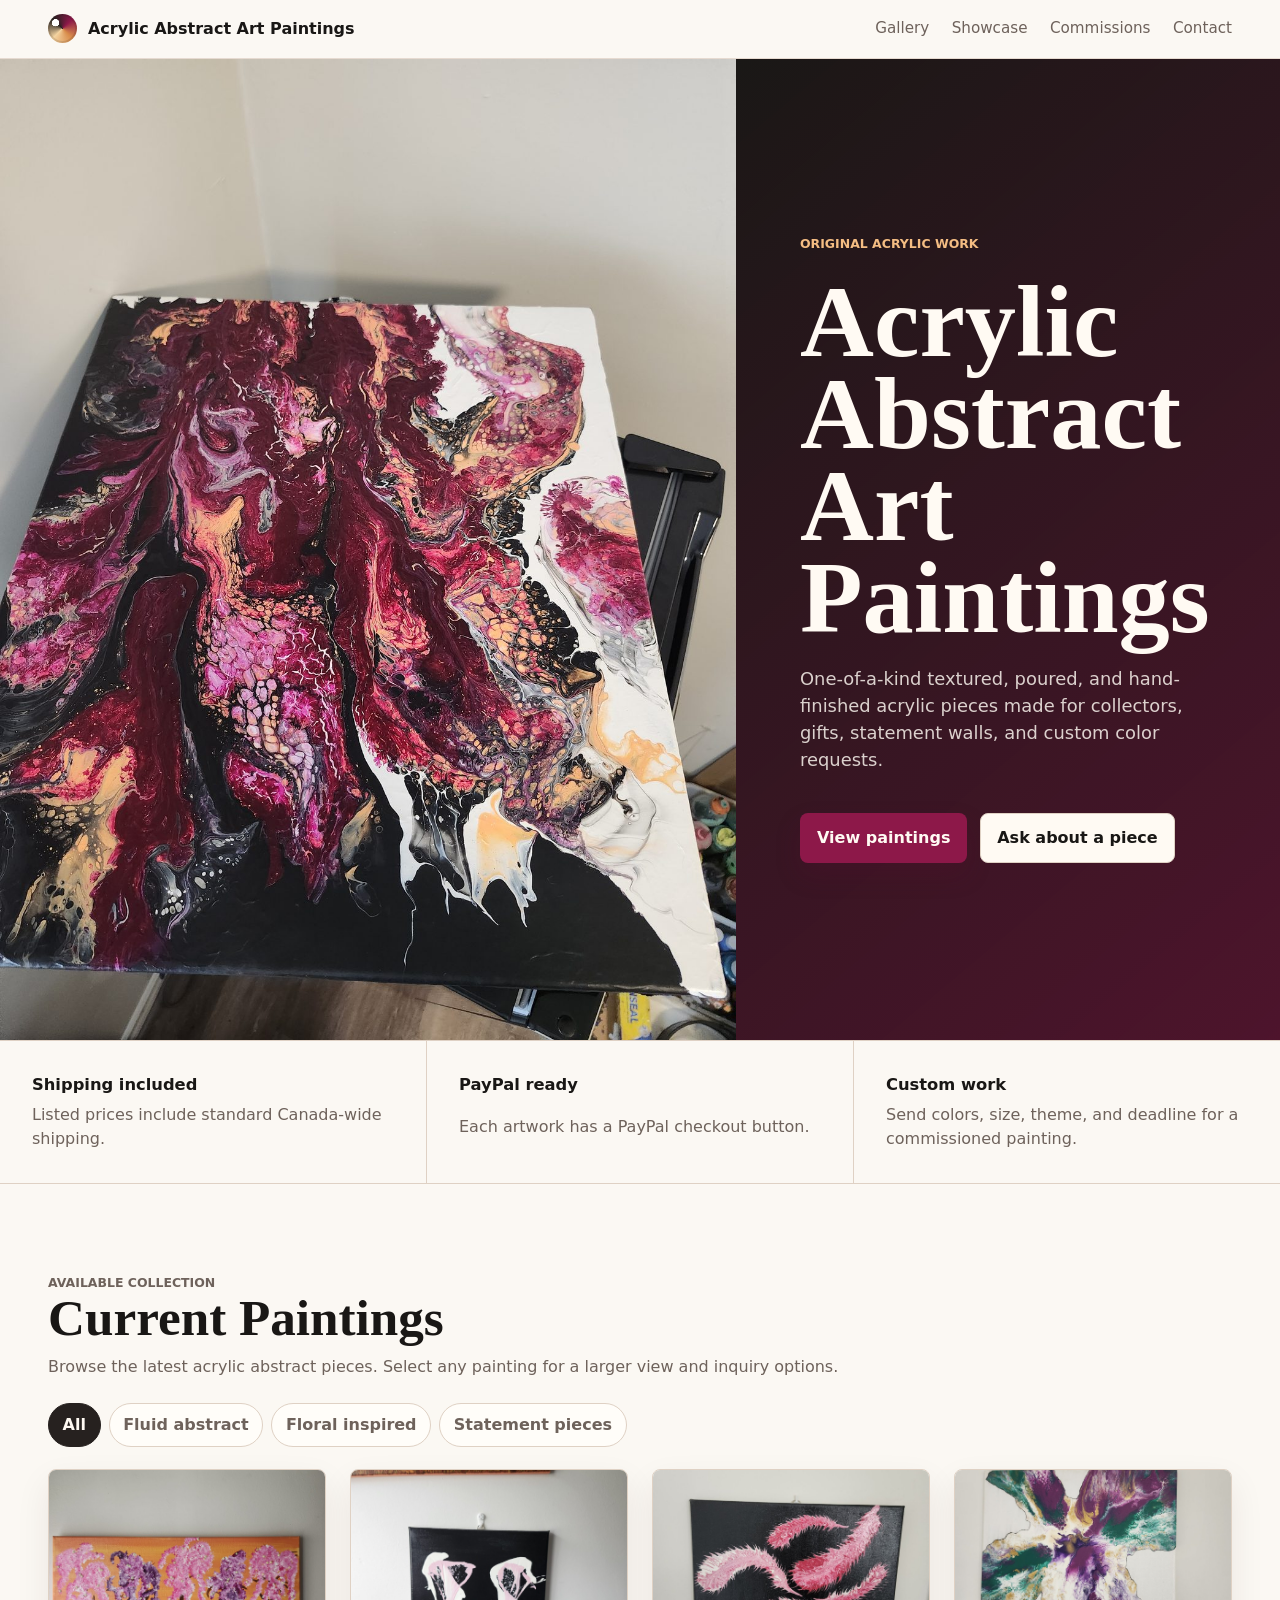
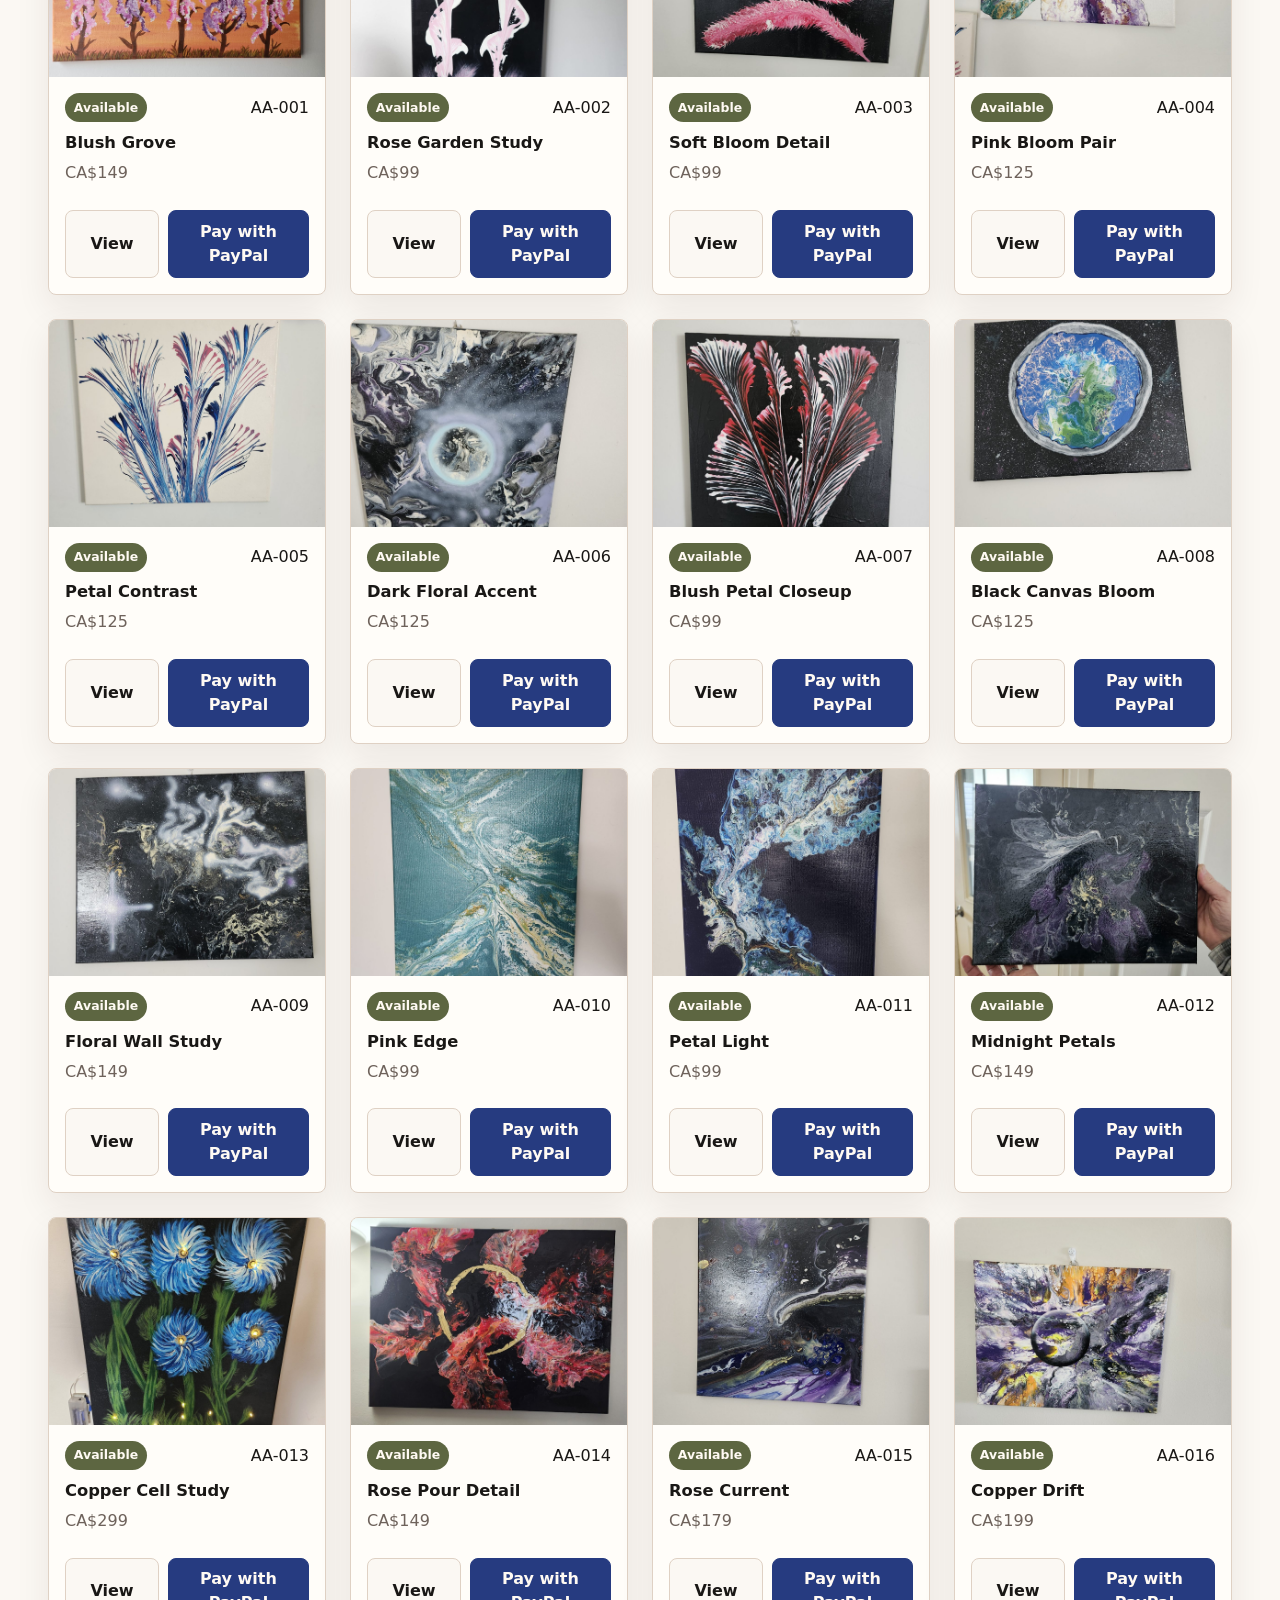
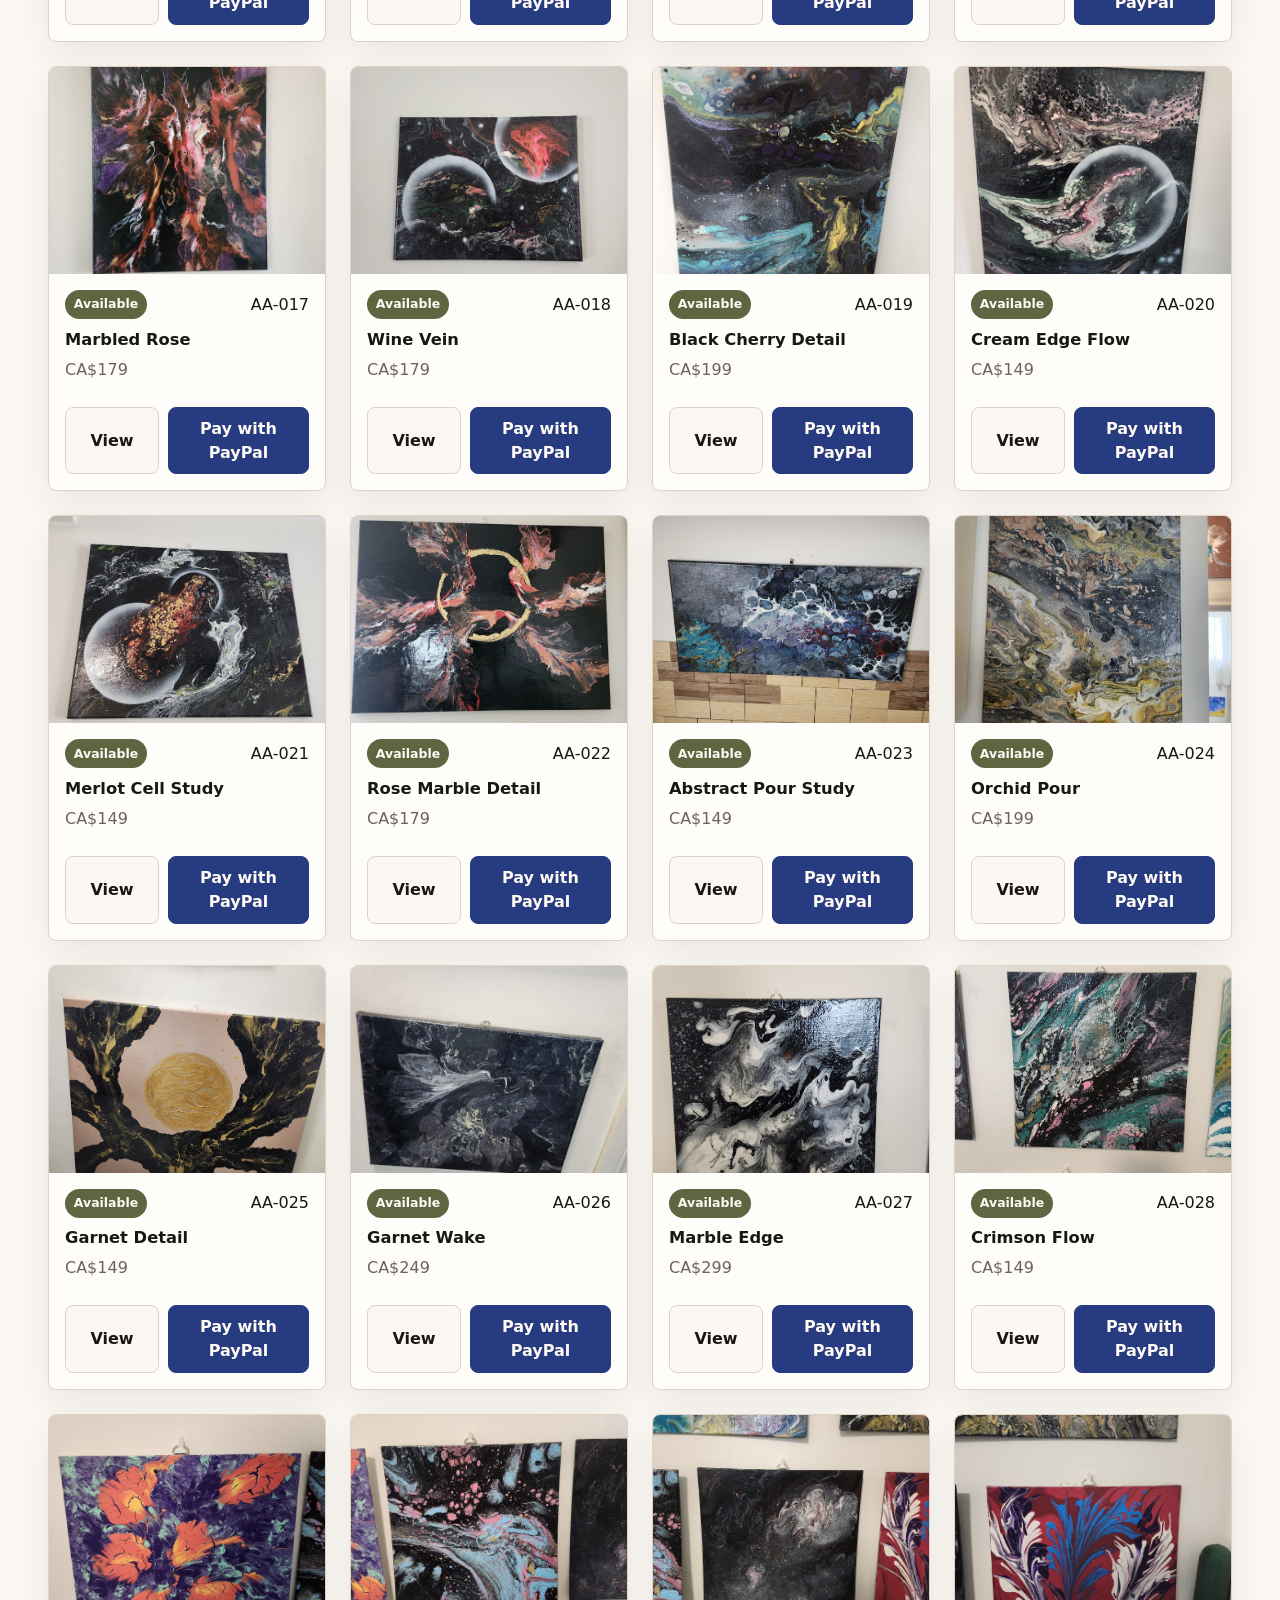
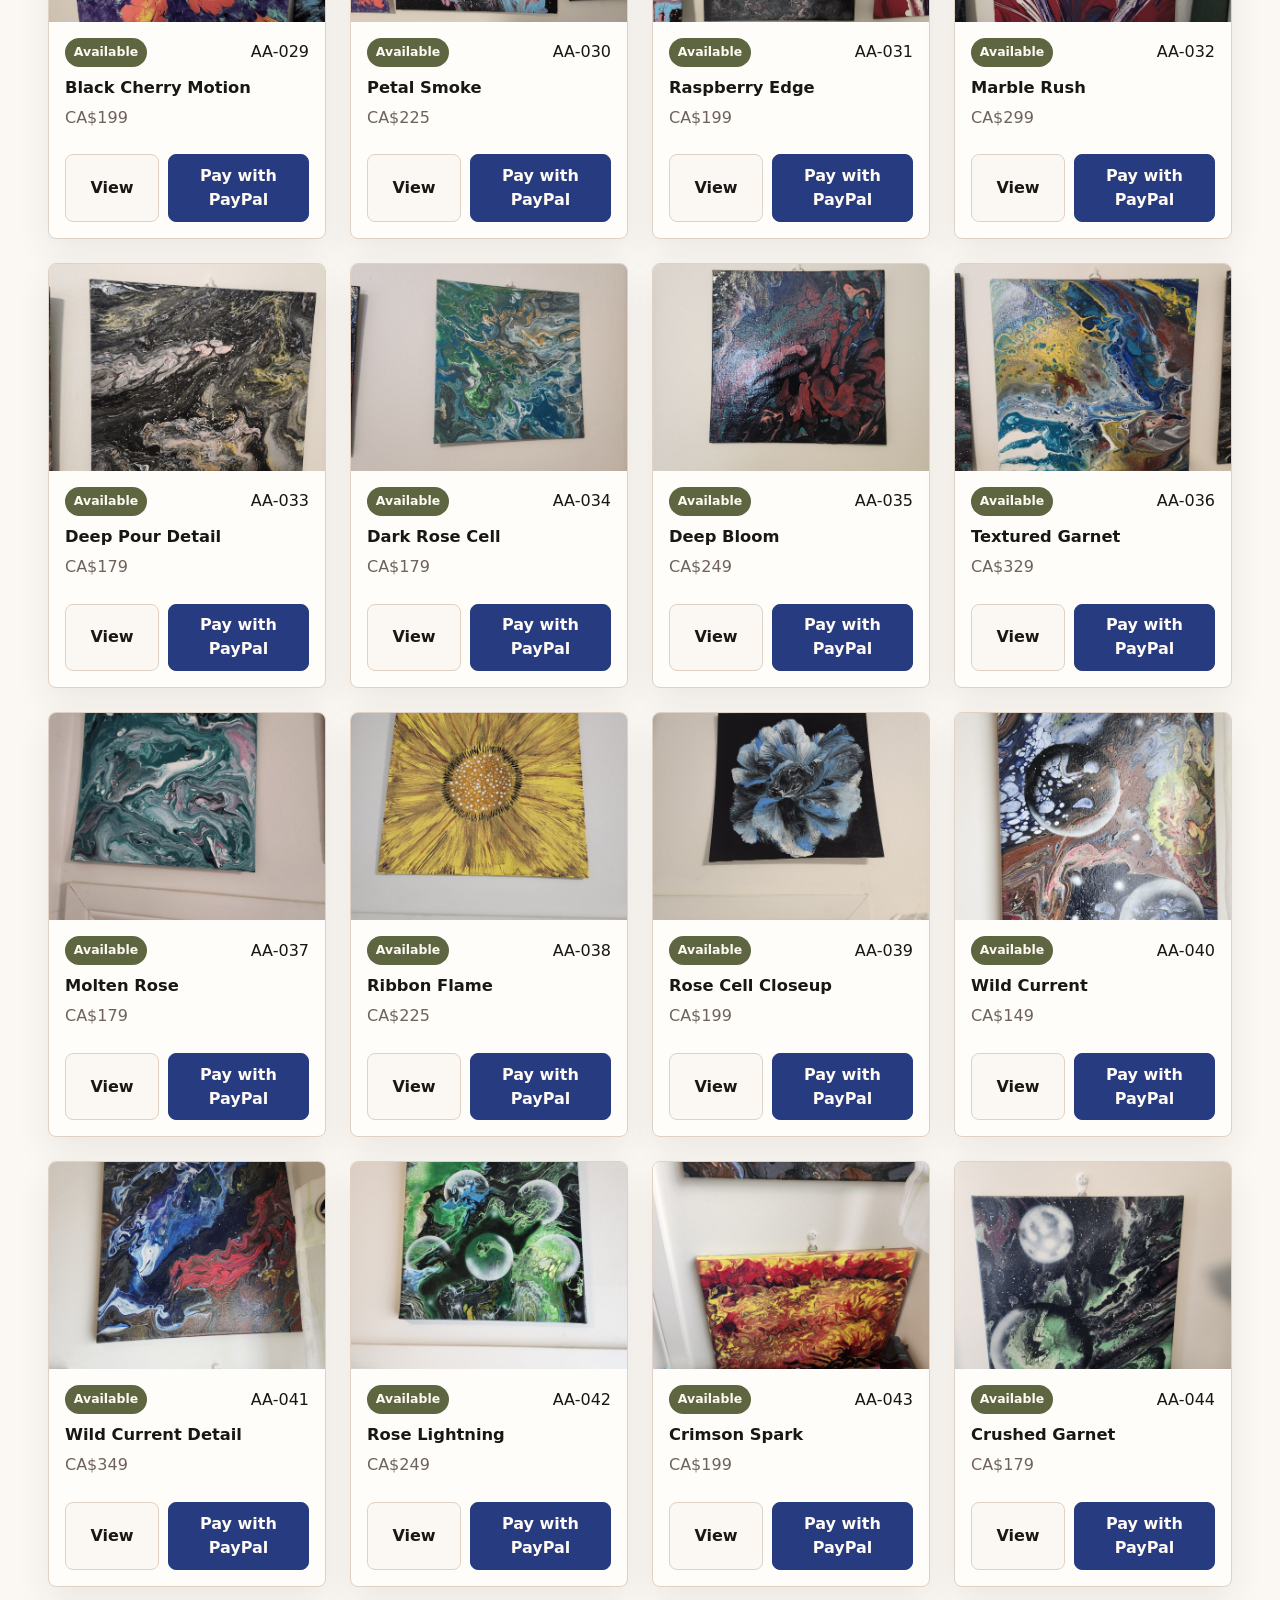
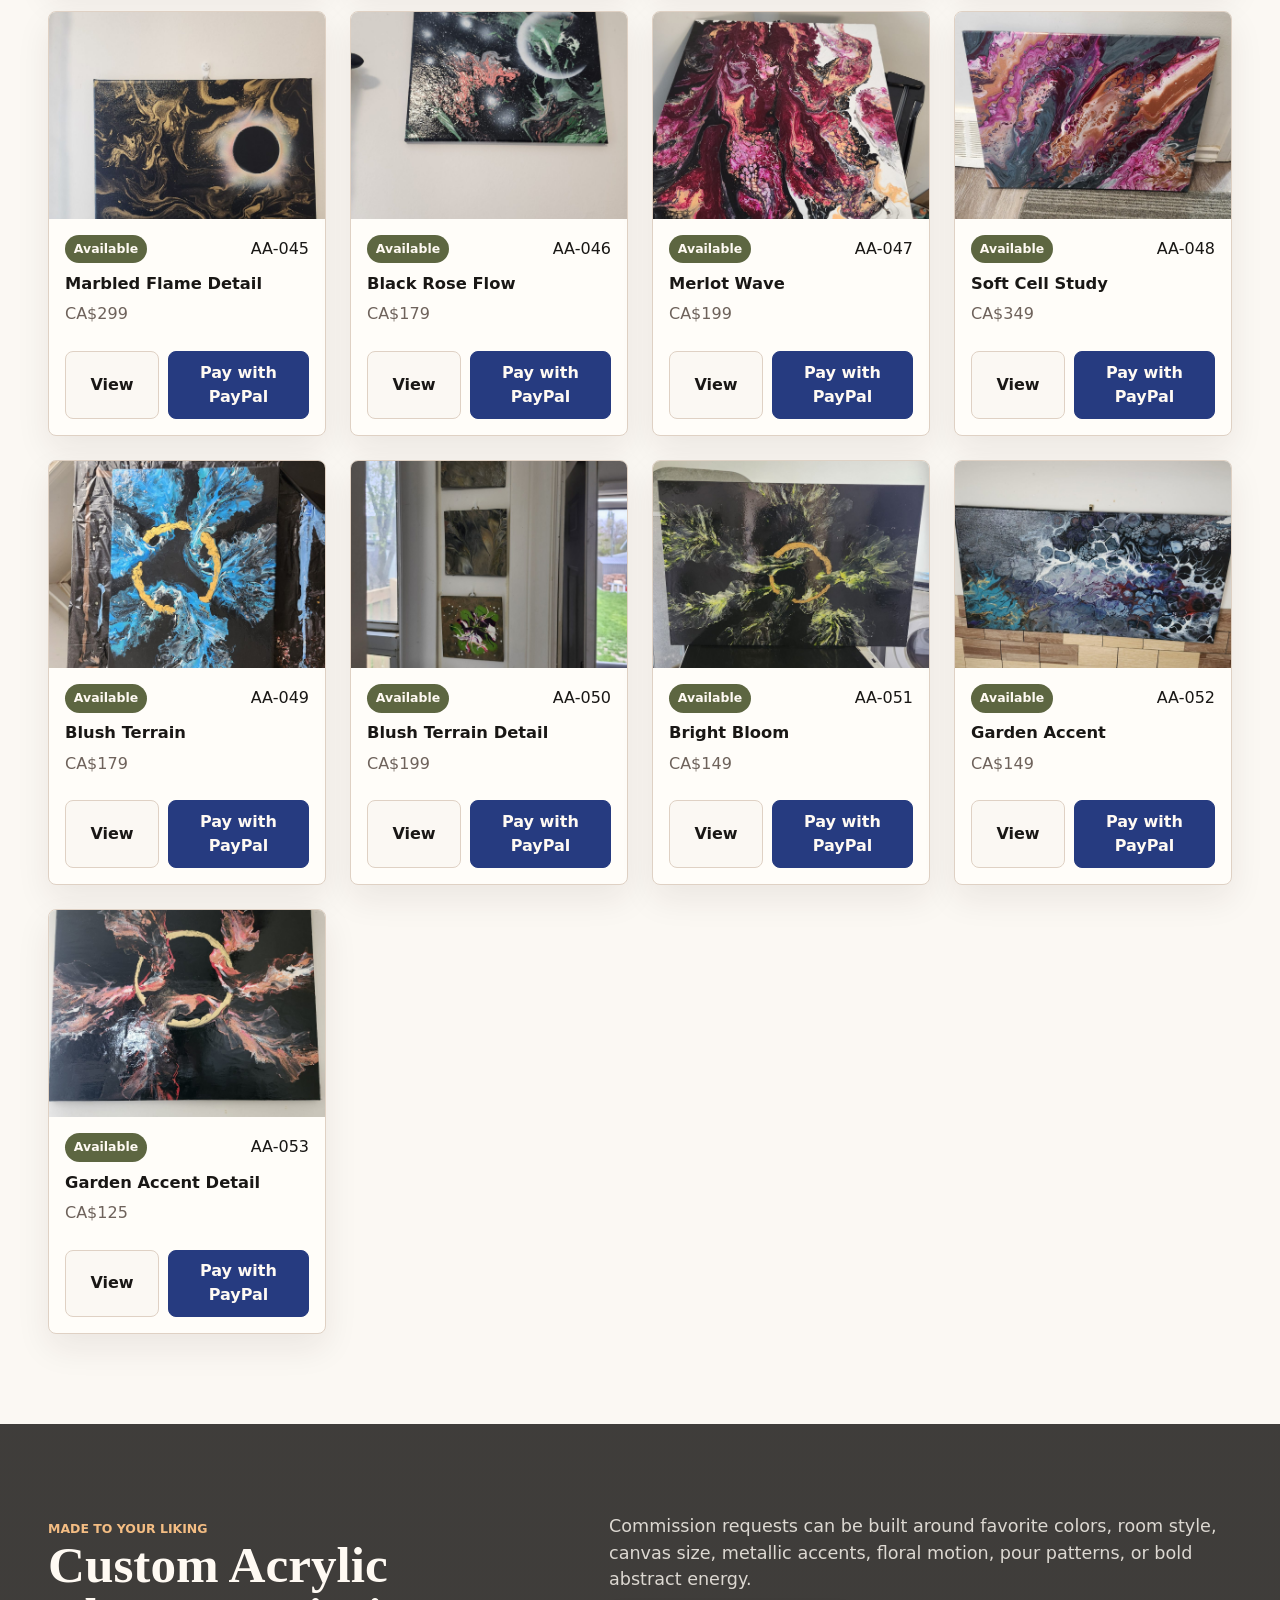
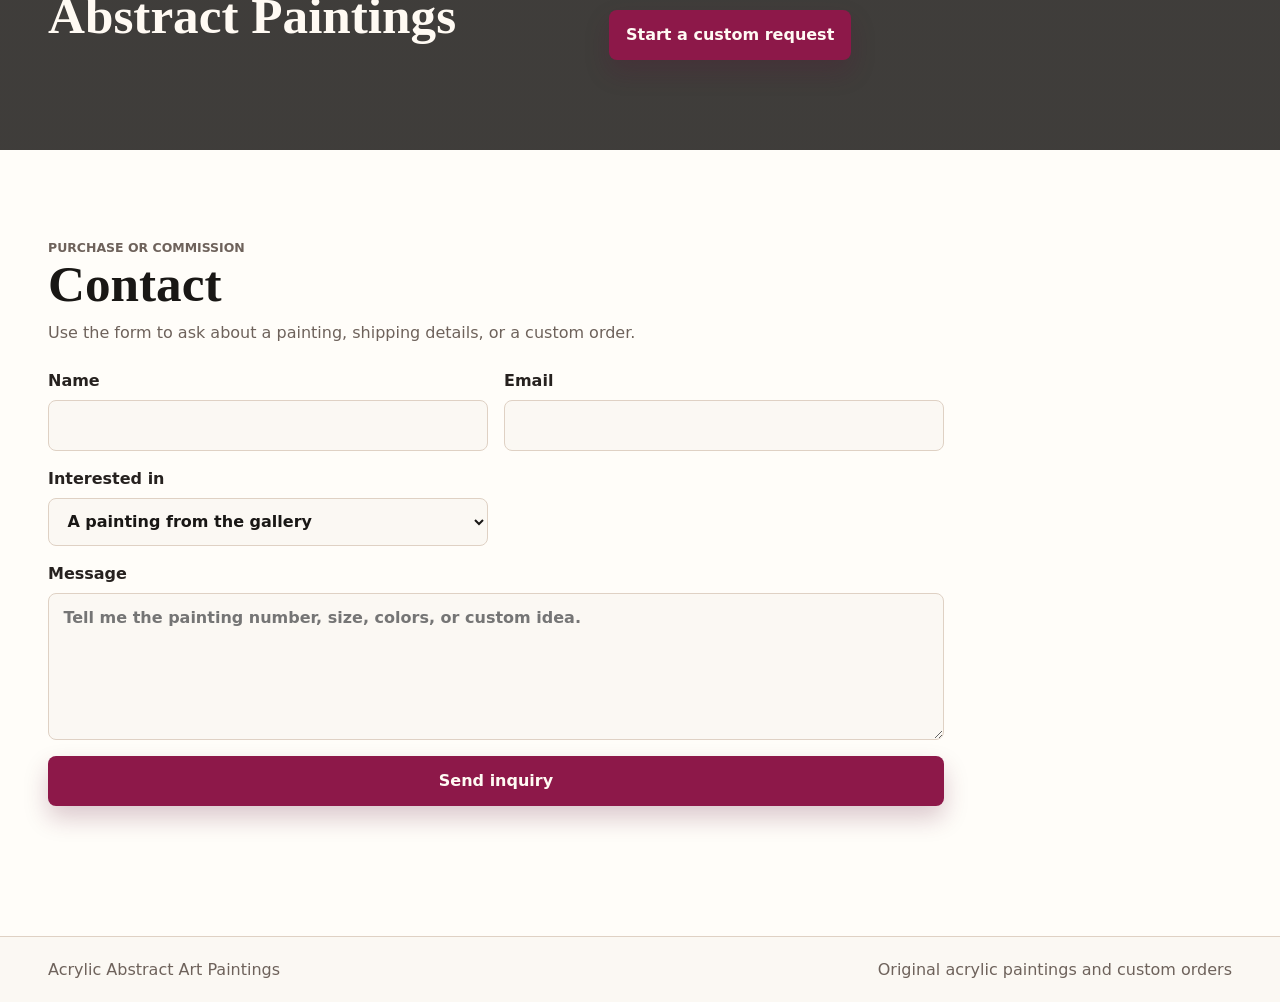
==== index.html @ d556496d "Include shipping in artwork prices" ====
<!doctype html>
<html lang="en">
  <head>
    <meta charset="utf-8">
    <meta name="viewport" content="width=device-width, initial-scale=1">
    <meta name="description" content="Original acrylic abstract art paintings available for purchase and custom commissions.">
    <title>Acrylic Abstract Art Paintings</title>
    <link rel="stylesheet" href="styles.css">
  </head>
  <body>
    <header class="site-header">
      <a class="brand" href="#top" aria-label="Acrylic Abstract Art Paintings home">
        <span class="brand-mark"></span>
        <span>Acrylic Abstract Art Paintings</span>
      </a>
      <nav class="site-nav" aria-label="Primary navigation">
        <a href="#gallery">Gallery</a>
        <a href="showcase.html">Showcase</a>
        <a href="#commissions">Commissions</a>
        <a href="#contact">Contact</a>
      </nav>
    </header>

    <main id="top">
      <section class="hero" aria-labelledby="hero-title">
        <div class="hero-media" aria-hidden="true">
          <img src="gallery/20260523_133906.jpg" alt="">
        </div>
        <div class="hero-copy">
          <p class="eyebrow">Original acrylic work</p>
          <h1 id="hero-title">Acrylic Abstract Art Paintings</h1>
          <p>
            One-of-a-kind textured, poured, and hand-finished acrylic pieces made for collectors,
            gifts, statement walls, and custom color requests.
          </p>
          <div class="hero-actions">
            <a class="button primary" href="#gallery">View paintings</a>
            <a class="button secondary" href="#contact">Ask about a piece</a>
          </div>
        </div>
      </section>

      <section class="intro-band" aria-label="Buying options">
        <div>
          <strong>Shipping included</strong>
          <span>Listed prices include standard Canada-wide shipping.</span>
        </div>
        <div>
          <strong>PayPal ready</strong>
          <span>Each artwork has a PayPal checkout button.</span>
        </div>
        <div>
          <strong>Custom work</strong>
          <span>Send colors, size, theme, and deadline for a commissioned painting.</span>
        </div>
      </section>

      <section class="section" id="gallery" aria-labelledby="gallery-title">
        <div class="section-heading">
          <p class="eyebrow">Available collection</p>
          <h2 id="gallery-title">Current Paintings</h2>
          <p>Browse the latest acrylic abstract pieces. Select any painting for a larger view and inquiry options.</p>
        </div>
        <div class="toolbar" aria-label="Gallery filters">
          <button class="filter-button active" type="button" data-filter="all">All</button>
          <button class="filter-button" type="button" data-filter="fluid">Fluid abstract</button>
          <button class="filter-button" type="button" data-filter="floral">Floral inspired</button>
          <button class="filter-button" type="button" data-filter="statement">Statement pieces</button>
        </div>
        <div class="gallery-grid" id="galleryGrid"></div>
      </section>

      <section class="feature-band" id="commissions" aria-labelledby="commissions-title">
        <div>
          <p class="eyebrow">Made to your liking</p>
          <h2 id="commissions-title">Custom Acrylic Abstract Paintings</h2>
        </div>
        <div class="feature-copy">
          <p>
            Commission requests can be built around favorite colors, room style, canvas size,
            metallic accents, floral motion, pour patterns, or bold abstract energy.
          </p>
          <a class="button primary" href="#contact">Start a custom request</a>
        </div>
      </section>

      <section class="section contact-section" id="contact" aria-labelledby="contact-title">
        <div class="section-heading">
          <p class="eyebrow">Purchase or commission</p>
          <h2 id="contact-title">Contact</h2>
          <p>Use the form to ask about a painting, shipping details, or a custom order.</p>
        </div>
        <form class="contact-form" id="contactForm">
          <label>
            Name
            <input name="name" autocomplete="name" required>
          </label>
          <label>
            Email
            <input name="email" type="email" autocomplete="email" required>
          </label>
          <label>
            Interested in
            <select name="interest" id="interestSelect">
              <option value="A painting from the gallery">A painting from the gallery</option>
              <option value="Custom acrylic painting">Custom acrylic painting</option>
              <option value="PayPal purchase">PayPal purchase</option>
            </select>
          </label>
          <label class="full-field">
            Message
            <textarea name="message" rows="5" required placeholder="Tell me the painting number, size, colors, or custom idea."></textarea>
          </label>
          <input type="hidden" name="_subject" value="Acrylic abstract painting inquiry">
          <input type="text" name="_honey" class="hidden-field" tabindex="-1" autocomplete="off" aria-hidden="true">
          <button class="button primary" type="submit">Send inquiry</button>
          <p class="form-status" id="formStatus" role="status" aria-live="polite"></p>
        </form>
      </section>
    </main>

    <footer class="site-footer">
      <span>Acrylic Abstract Art Paintings</span>
      <span>Original acrylic paintings and custom orders</span>
    </footer>

    <dialog class="art-modal" id="artModal">
      <button class="modal-close" type="button" data-close aria-label="Close artwork preview">×</button>
      <div class="modal-layout">
        <img id="modalImage" alt="">
        <div class="modal-info">
          <p class="eyebrow" id="modalStatus"></p>
          <h2 id="modalTitle"></h2>
          <p id="modalDescription"></p>
          <dl>
            <div>
              <dt>Size</dt>
              <dd id="modalSize"></dd>
            </div>
            <div>
              <dt>Price</dt>
              <dd id="modalPrice"></dd>
            </div>
          </dl>
          <div class="modal-actions">
            <a class="button primary" id="modalInquiry" href="#contact">Ask about this painting</a>
            <a class="button secondary" id="modalPaypal" href="#" target="_blank" rel="noreferrer">Pay with PayPal</a>
          </div>
        </div>
      </div>
    </dialog>

    <script src="app.js"></script>
  </body>
</html>
---- styles.css ----
:root {
  color-scheme: light;
  --ink: #191715;
  --muted: #6e625b;
  --paper: #fbf8f3;
  --wash: #f0e7dc;
  --line: #dfd1c4;
  --rose: #8d1849;
  --rose-dark: #5d0f31;
  --copper: #b7602a;
  --olive: #5d6641;
  --charcoal: #26211f;
  --shadow: 0 22px 60px rgba(45, 31, 23, 0.16);
}

* {
  box-sizing: border-box;
}

html {
  scroll-behavior: smooth;
}

body {
  margin: 0;
  color: var(--ink);
  background: var(--paper);
  font-family: Inter, ui-sans-serif, system-ui, -apple-system, BlinkMacSystemFont, "Segoe UI", sans-serif;
  line-height: 1.5;
}

img {
  display: block;
  max-width: 100%;
}

a {
  color: inherit;
}

button,
input,
select,
textarea {
  font: inherit;
}

.site-header {
  position: sticky;
  top: 0;
  z-index: 20;
  display: flex;
  align-items: center;
  justify-content: space-between;
  gap: 1rem;
  padding: 0.9rem clamp(1rem, 4vw, 3rem);
  background: rgba(251, 248, 243, 0.9);
  border-bottom: 1px solid rgba(223, 209, 196, 0.75);
  backdrop-filter: blur(18px);
}

.brand {
  display: inline-flex;
  align-items: center;
  gap: 0.7rem;
  min-width: 0;
  font-weight: 800;
  text-decoration: none;
}

.brand-mark {
  width: 1.8rem;
  height: 1.8rem;
  flex: 0 0 auto;
  border-radius: 50%;
  background:
    radial-gradient(circle at 26% 30%, #ffffff 0 12%, transparent 13%),
    conic-gradient(from 45deg, #8d1849, #d88b4a, #f3d3a0, #26211f, #8d1849);
  box-shadow: inset 0 0 0 2px rgba(25, 23, 21, 0.12);
}

.site-nav {
  display: flex;
  gap: clamp(0.7rem, 2vw, 1.4rem);
  color: var(--muted);
  font-size: 0.95rem;
}

.site-nav a {
  text-decoration: none;
}

.site-nav a:hover {
  color: var(--rose);
}

.hero {
  display: grid;
  min-height: calc(100svh - 4.1rem);
  grid-template-columns: minmax(0, 1.15fr) minmax(20rem, 0.85fr);
  align-items: stretch;
  background: #171412;
}

.hero-media {
  min-height: 36rem;
  overflow: hidden;
}

.hero-media img {
  width: 100%;
  height: 100%;
  object-fit: cover;
}

.hero-copy {
  display: flex;
  flex-direction: column;
  justify-content: center;
  align-items: flex-start;
  gap: 1.35rem;
  padding: clamp(2rem, 5vw, 5rem);
  color: #fffaf3;
  background:
    linear-gradient(140deg, rgba(25, 23, 21, 0.95), rgba(93, 15, 49, 0.72)),
    var(--charcoal);
}

.eyebrow {
  margin: 0;
  color: var(--copper);
  font-size: 0.78rem;
  font-weight: 900;
  letter-spacing: 0;
  text-transform: uppercase;
}

.hero-copy .eyebrow {
  color: #f4bd83;
}

h1,
h2,
h3,
p {
  margin-top: 0;
}

h1 {
  max-width: 11ch;
  margin-bottom: 0;
  font-family: Georgia, "Times New Roman", serif;
  font-size: clamp(3.2rem, 8vw, 7.4rem);
  line-height: 0.9;
  letter-spacing: 0;
}

h2 {
  margin-bottom: 0.75rem;
  font-family: Georgia, "Times New Roman", serif;
  font-size: clamp(2.1rem, 4vw, 4.6rem);
  line-height: 1;
  letter-spacing: 0;
}

h3 {
  margin-bottom: 0.35rem;
  font-size: 1.02rem;
}

.hero-copy p:not(.eyebrow) {
  max-width: 42rem;
  color: rgba(255, 250, 243, 0.82);
  font-size: clamp(1.05rem, 1.4vw, 1.25rem);
}

.hero-actions,
.modal-actions {
  display: flex;
  flex-wrap: wrap;
  gap: 0.8rem;
}

.button {
  display: inline-flex;
  min-height: 2.8rem;
  align-items: center;
  justify-content: center;
  border: 1px solid transparent;
  border-radius: 8px;
  padding: 0.75rem 1rem;
  cursor: pointer;
  font-weight: 800;
  text-decoration: none;
  transition: transform 160ms ease, box-shadow 160ms ease, background 160ms ease;
}

.button:hover {
  transform: translateY(-1px);
}

.button.primary {
  color: #fffaf3;
  background: var(--rose);
  box-shadow: 0 12px 24px rgba(93, 15, 49, 0.22);
}

.button.primary:hover {
  background: var(--rose-dark);
}

.button.secondary {
  color: var(--ink);
  background: #fffaf3;
  border-color: var(--line);
}

.intro-band {
  display: grid;
  grid-template-columns: repeat(3, minmax(0, 1fr));
  gap: 1px;
  background: var(--line);
  border-block: 1px solid var(--line);
}

.intro-band div {
  display: grid;
  gap: 0.35rem;
  padding: clamp(1.1rem, 3vw, 2rem);
  background: var(--paper);
}

.intro-band strong {
  font-size: 1.02rem;
}

.intro-band span,
.section-heading p,
.feature-copy p,
.art-card p,
.modal-info p,
.site-footer,
dd {
  color: var(--muted);
}

.section {
  padding: clamp(3rem, 7vw, 6.5rem) clamp(1rem, 4vw, 3rem);
}

.section-heading {
  max-width: 52rem;
  margin-bottom: 1.5rem;
}

.toolbar {
  display: flex;
  flex-wrap: wrap;
  gap: 0.5rem;
  margin-bottom: 1.4rem;
}

.filter-button {
  border: 1px solid var(--line);
  border-radius: 999px;
  padding: 0.55rem 0.85rem;
  color: var(--muted);
  background: #fffdf9;
  cursor: pointer;
  font-weight: 800;
}

.filter-button.active,
.filter-button:hover {
  color: #fffaf3;
  background: var(--charcoal);
  border-color: var(--charcoal);
}

.gallery-grid {
  display: grid;
  grid-template-columns: repeat(auto-fill, minmax(17rem, 1fr));
  gap: clamp(1rem, 2vw, 1.5rem);
}

.showcase-grid {
  grid-template-columns: repeat(auto-fill, minmax(14rem, 1fr));
}

.art-card {
  overflow: hidden;
  border: 1px solid var(--line);
  border-radius: 8px;
  background: #fffdf9;
  box-shadow: 0 14px 34px rgba(45, 31, 23, 0.08);
}

.art-preview {
  display: grid;
  width: 100%;
  padding: 0;
  border: 0;
  color: inherit;
  background: transparent;
  cursor: zoom-in;
  text-align: left;
}

.art-card picture {
  aspect-ratio: 4 / 3;
  overflow: hidden;
  background: var(--wash);
}

.art-card img {
  width: 100%;
  height: 100%;
  object-fit: cover;
  transition: transform 260ms ease;
}

.art-preview:hover img {
  transform: scale(1.04);
}

.art-card-body {
  display: grid;
  gap: 0.55rem;
  padding: 1rem;
}

.card-meta {
  display: flex;
  align-items: center;
  justify-content: space-between;
  gap: 0.75rem;
}

.card-actions {
  display: grid;
  grid-template-columns: 0.8fr 1.2fr;
  gap: 0.55rem;
}

.card-action {
  min-height: 2.45rem;
  border: 1px solid var(--line);
  border-radius: 8px;
  padding: 0.55rem 0.7rem;
  color: var(--ink);
  background: var(--paper);
  cursor: pointer;
  font-weight: 800;
}

.card-action:hover {
  border-color: var(--charcoal);
}

.paypal-action {
  color: #fffaf3;
  background: #263b80;
  border-color: #263b80;
}

.paypal-action:hover {
  background: #172a63;
  border-color: #172a63;
}

.status-pill {
  border-radius: 999px;
  padding: 0.32rem 0.55rem;
  color: #fffaf3;
  background: var(--olive);
  font-size: 0.78rem;
  font-weight: 800;
  white-space: nowrap;
}

.feature-band {
  display: grid;
  grid-template-columns: minmax(0, 0.9fr) minmax(18rem, 1.1fr);
  gap: clamp(1.5rem, 4vw, 4rem);
  align-items: center;
  padding: clamp(3rem, 7vw, 6rem) clamp(1rem, 4vw, 3rem);
  color: #fffaf3;
  background:
    linear-gradient(rgba(25, 23, 21, 0.83), rgba(25, 23, 21, 0.83)),
    url("gallery/20260523_133512.jpg") center / cover fixed;
}

.feature-band .eyebrow {
  color: #f4bd83;
}

.feature-copy p {
  max-width: 48rem;
  color: rgba(255, 250, 243, 0.82);
  font-size: 1.1rem;
}

.contact-section {
  background: #fffdf9;
}

.contact-form {
  display: grid;
  grid-template-columns: repeat(2, minmax(0, 1fr));
  gap: 1rem;
  max-width: 56rem;
}

.contact-form label {
  display: grid;
  gap: 0.4rem;
  color: var(--charcoal);
  font-weight: 800;
}

.contact-form .full-field,
.contact-form button {
  grid-column: 1 / -1;
}

input,
select,
textarea {
  width: 100%;
  border: 1px solid var(--line);
  border-radius: 8px;
  padding: 0.8rem 0.9rem;
  color: var(--ink);
  background: var(--paper);
}

textarea {
  resize: vertical;
}

.hidden-field {
  position: absolute;
  left: -10000px;
  width: 1px;
  height: 1px;
  opacity: 0;
}

.form-status {
  grid-column: 1 / -1;
  min-height: 1.5rem;
  margin: 0;
  color: var(--muted);
  font-weight: 800;
}

.form-status.success {
  color: var(--olive);
}

.form-status.error {
  color: var(--rose);
}

.site-footer {
  display: flex;
  justify-content: space-between;
  gap: 1rem;
  padding: 1.3rem clamp(1rem, 4vw, 3rem);
  border-top: 1px solid var(--line);
  background: var(--paper);
}

.art-modal {
  width: min(72rem, calc(100vw - 2rem));
  max-height: calc(100svh - 2rem);
  padding: 0;
  border: 0;
  border-radius: 8px;
  background: #fffdf9;
  box-shadow: var(--shadow);
}

.art-modal::backdrop {
  background: rgba(25, 23, 21, 0.74);
}

.modal-close {
  position: absolute;
  top: 0.7rem;
  right: 0.7rem;
  z-index: 2;
  width: 2.4rem;
  height: 2.4rem;
  border: 1px solid rgba(255, 255, 255, 0.35);
  border-radius: 50%;
  color: #fffaf3;
  background: rgba(25, 23, 21, 0.72);
  cursor: pointer;
  font-size: 1.35rem;
  line-height: 1;
}

.modal-layout {
  display: grid;
  grid-template-columns: minmax(0, 1.2fr) minmax(19rem, 0.8fr);
}

.modal-layout img {
  width: 100%;
  height: 100%;
  max-height: calc(100svh - 2rem);
  object-fit: contain;
  background: #171412;
}

.modal-info {
  display: flex;
  flex-direction: column;
  gap: 1rem;
  padding: clamp(1.2rem, 3vw, 2rem);
  overflow: auto;
}

dl {
  display: grid;
  gap: 0.75rem;
  margin: 0;
}

dt {
  color: var(--charcoal);
  font-size: 0.78rem;
  font-weight: 900;
  text-transform: uppercase;
}

dd {
  margin: 0.15rem 0 0;
}

.is-hidden {
  display: none;
}

@media (max-width: 860px) {
  .site-header,
  .site-footer {
    align-items: flex-start;
    flex-direction: column;
  }

  .hero,
  .feature-band,
  .modal-layout {
    grid-template-columns: 1fr;
  }

  .hero {
    min-height: auto;
  }

  .hero-media {
    min-height: 58svh;
  }

  .hero-copy {
    min-height: 42svh;
  }

  .intro-band {
    grid-template-columns: 1fr;
  }

  .modal-layout img {
    max-height: 58svh;
  }
}

@media (max-width: 620px) {
  .site-nav {
    width: 100%;
    justify-content: space-between;
  }

  .brand span:last-child {
    overflow-wrap: anywhere;
  }

  .contact-form {
    grid-template-columns: 1fr;
  }

  .button {
    width: 100%;
  }
}
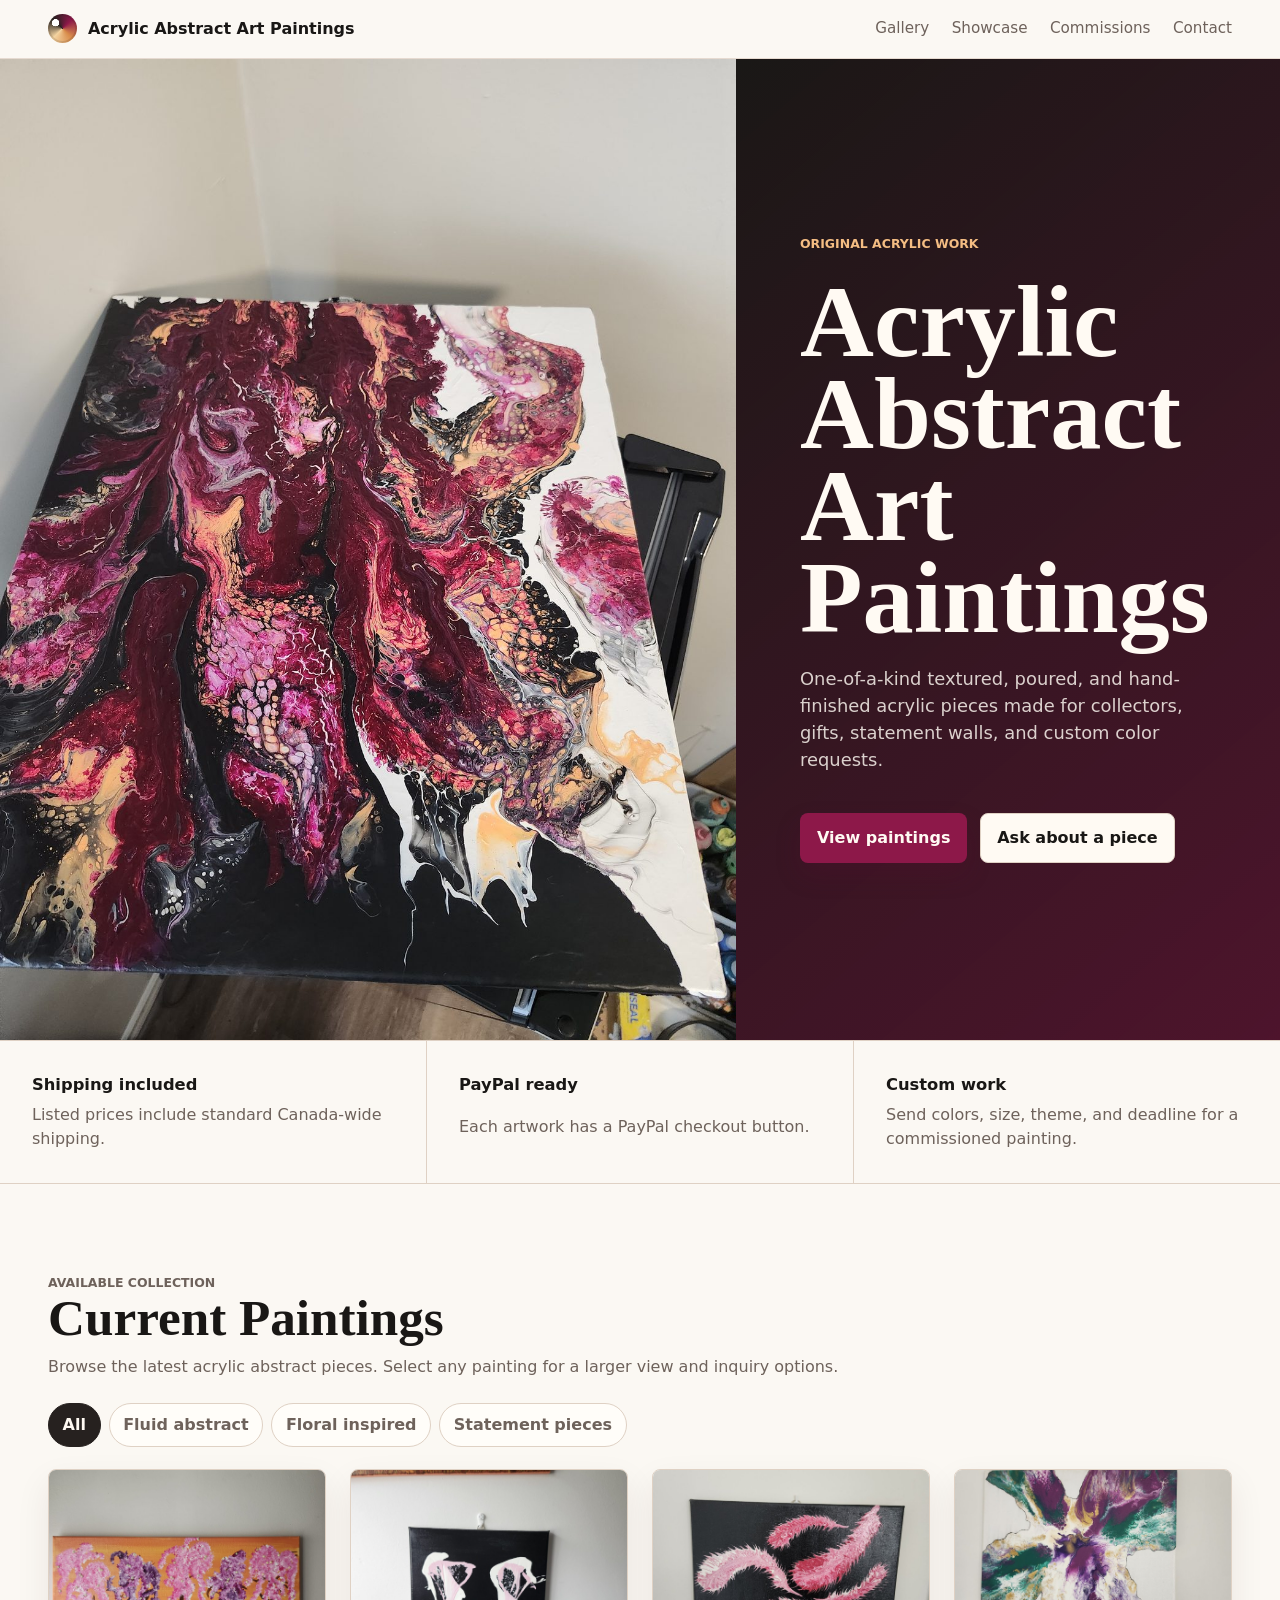
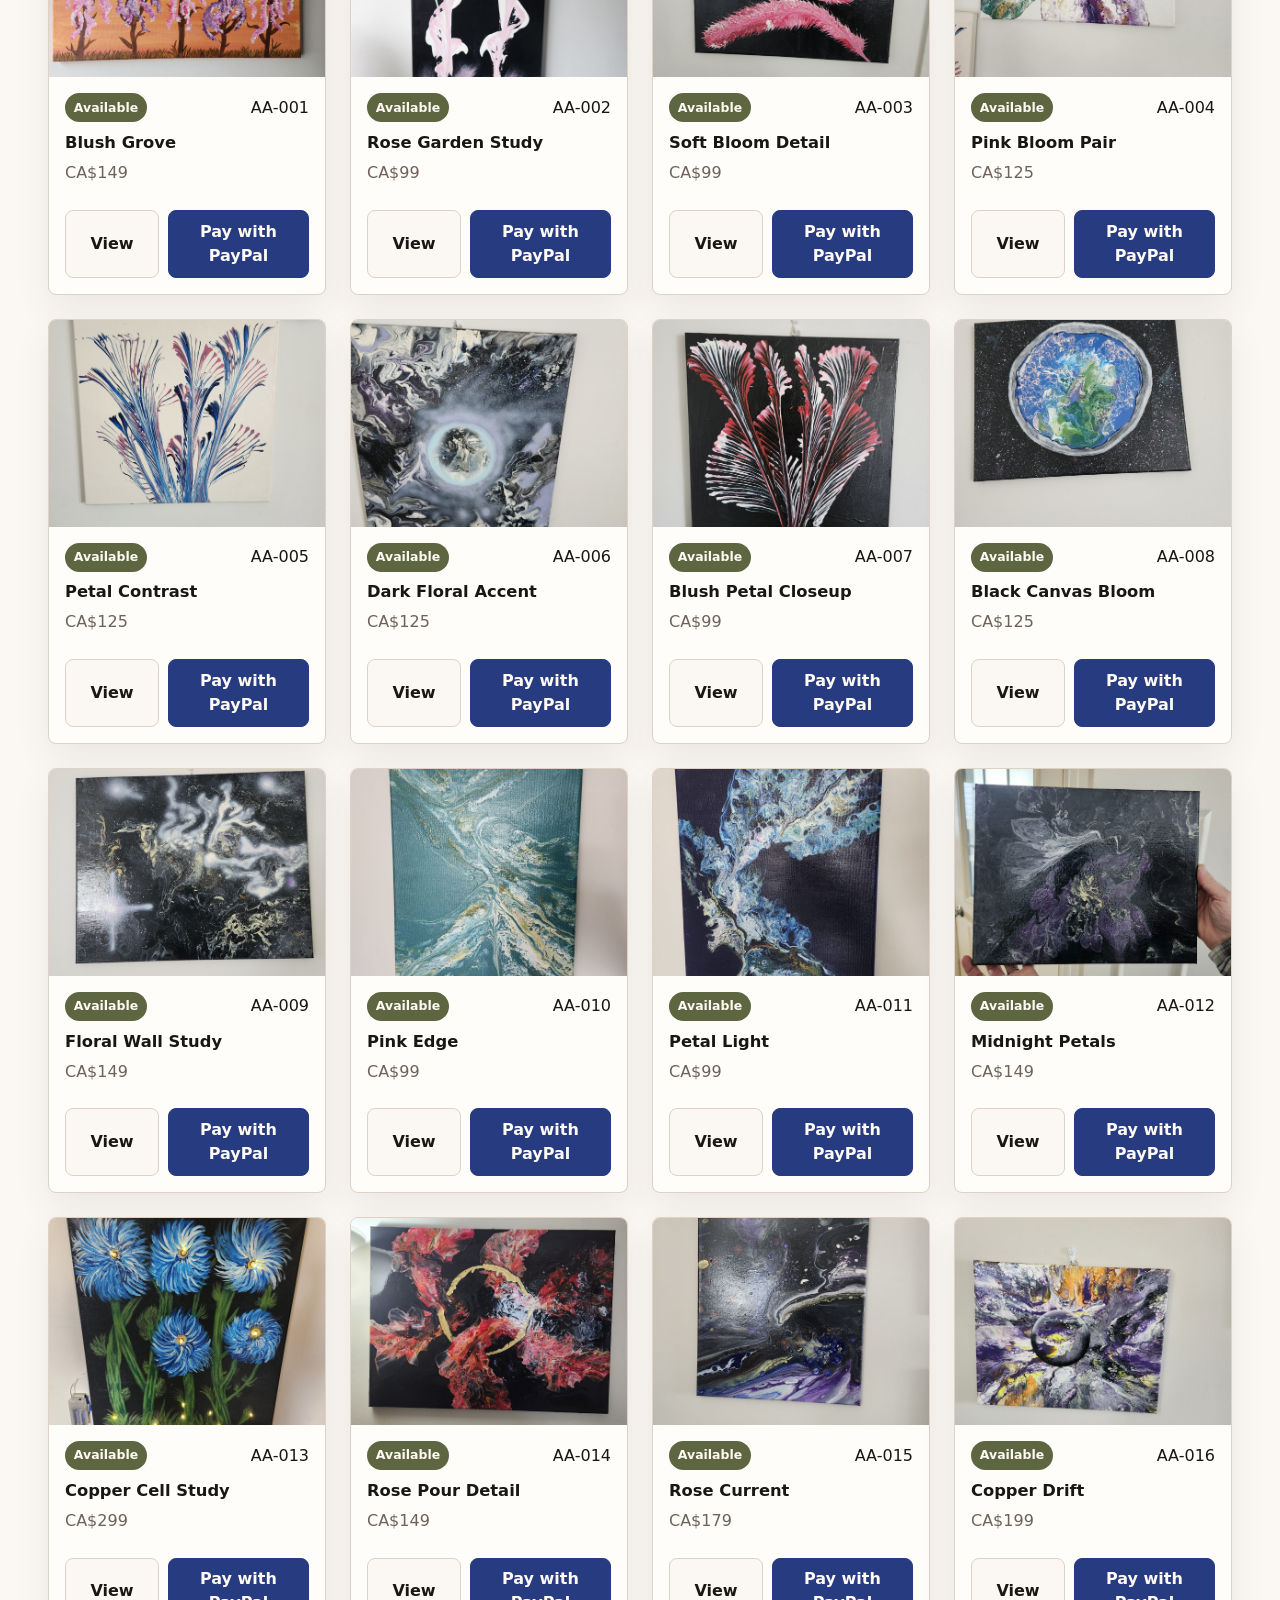
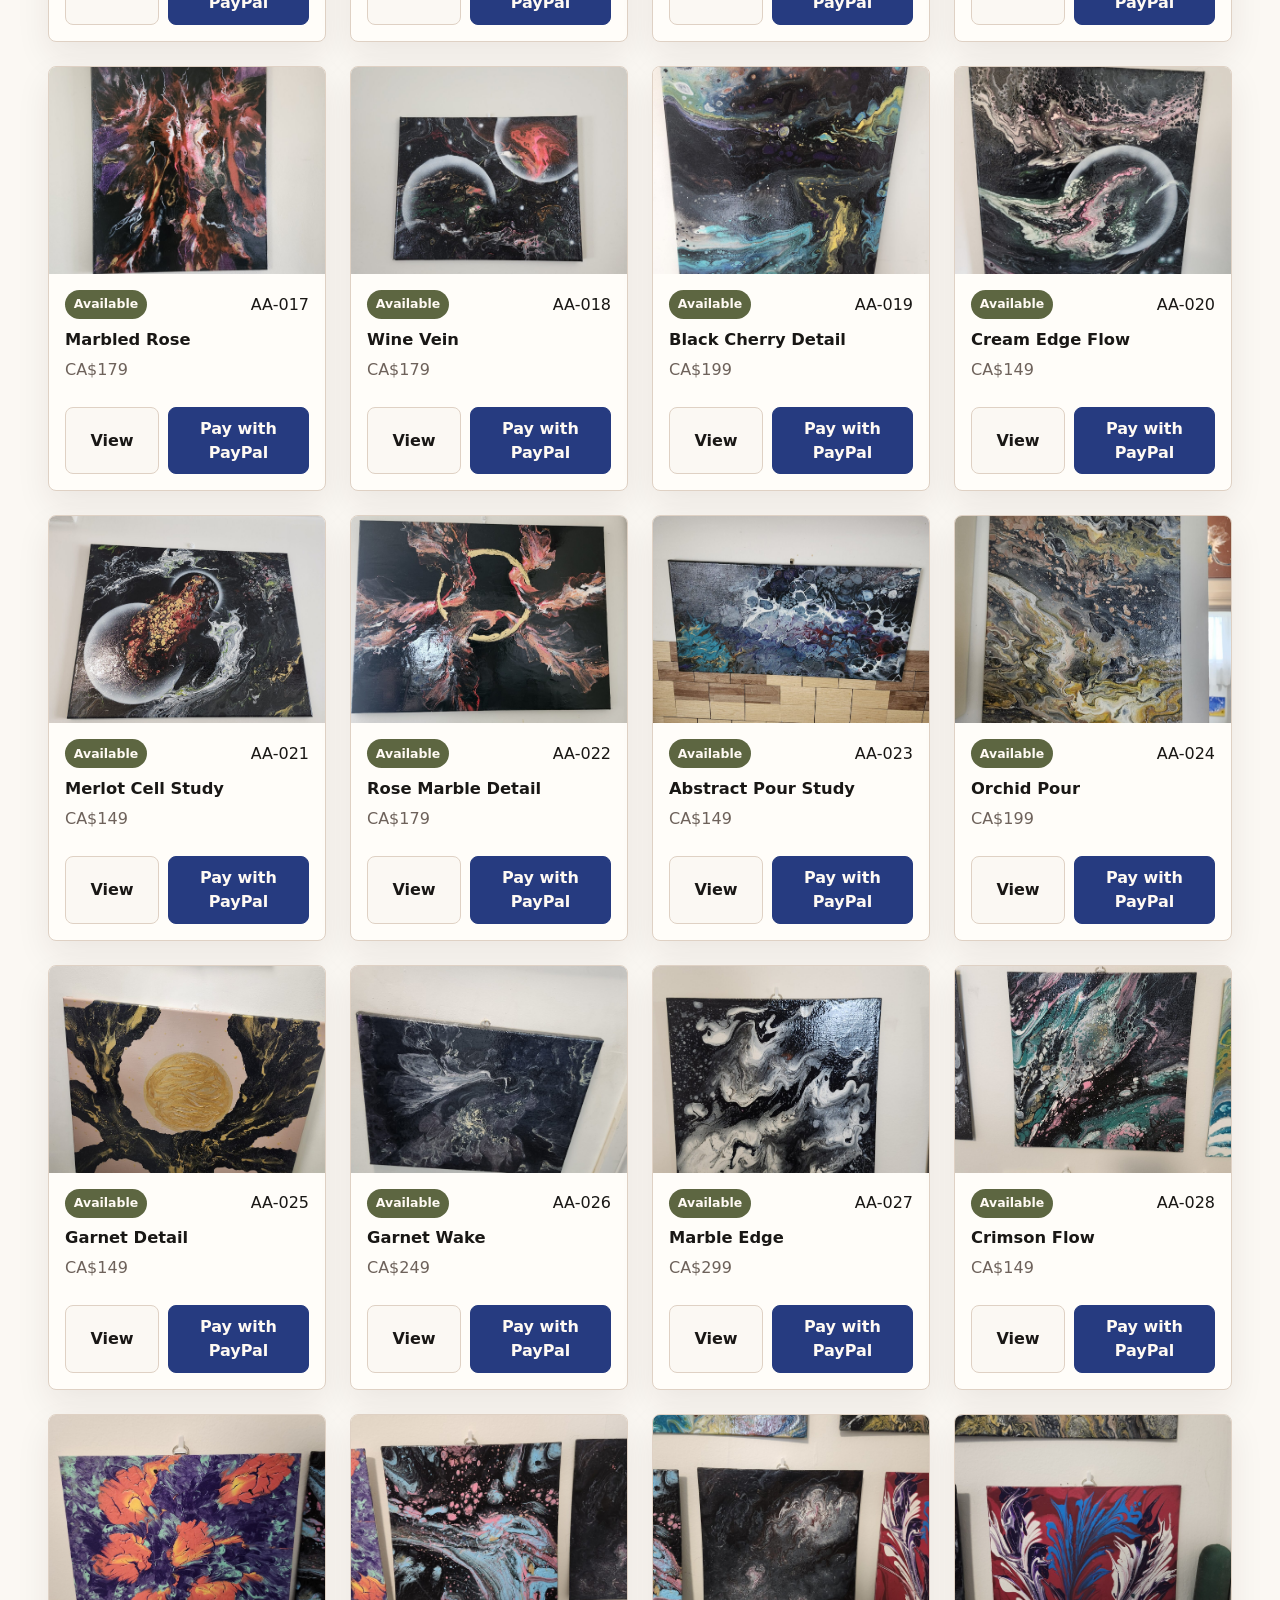
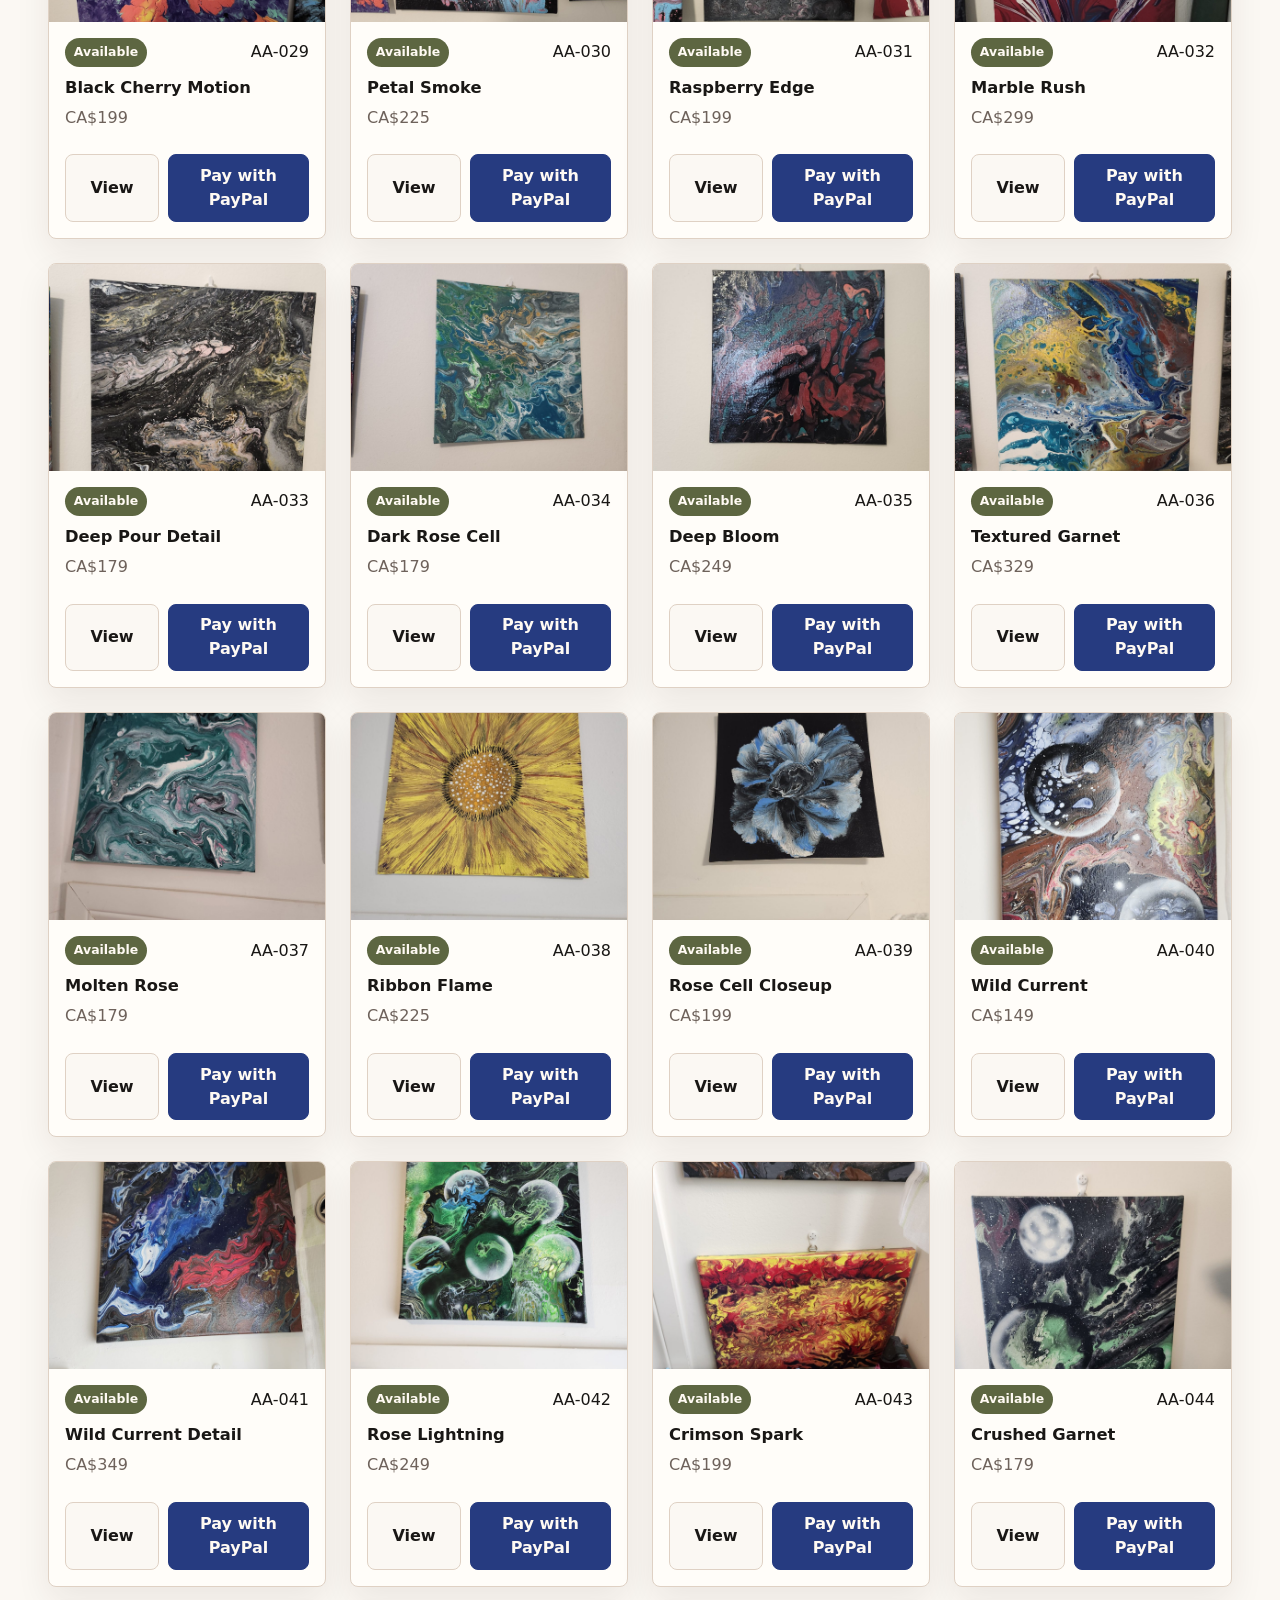
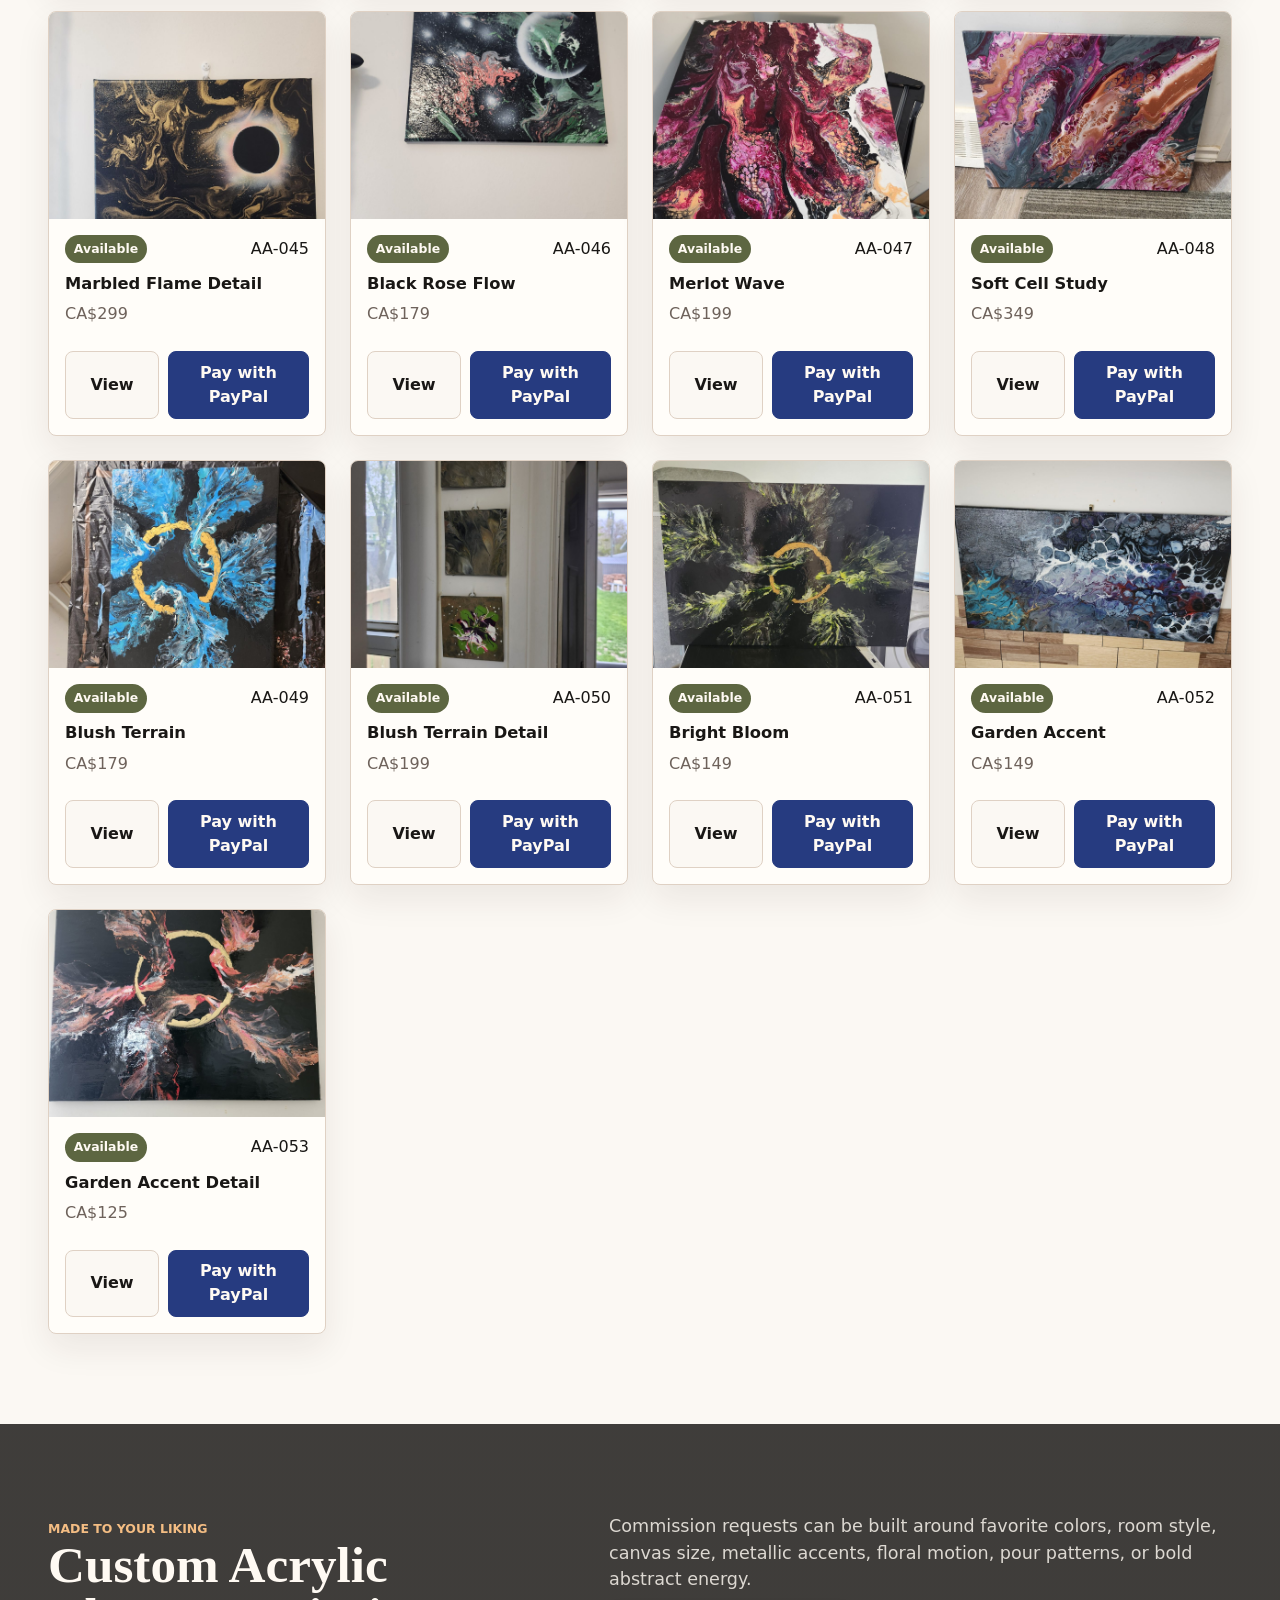
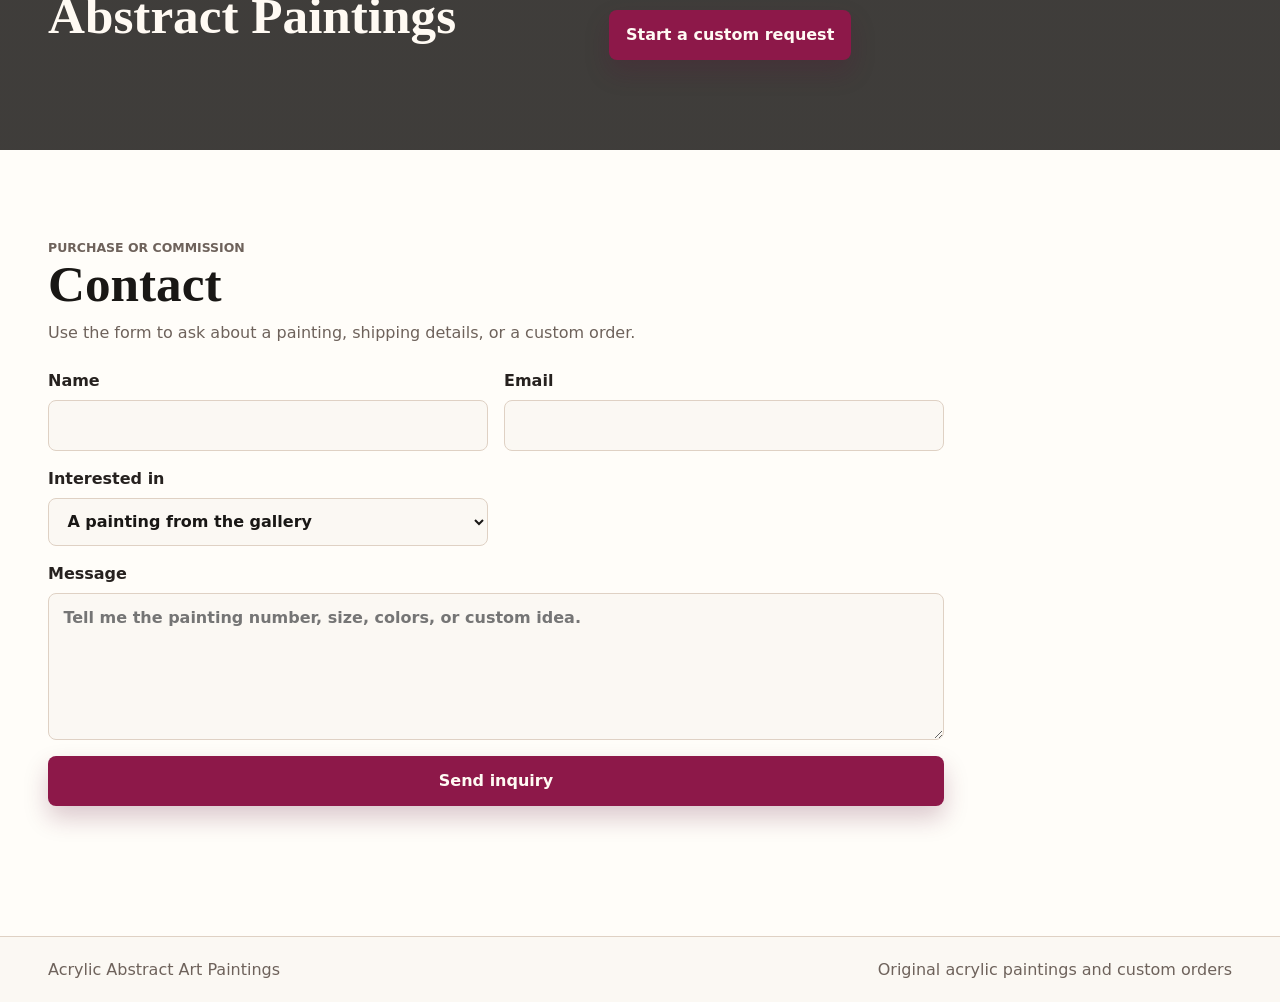
==== commit 46958474: "Fix enquiry form fallback" ====
--- a/index.html
+++ b/index.html
@@ -90,7 +90,7 @@
           <h2 id="contact-title">Contact</h2>
           <p>Use the form to ask about a painting, shipping details, or a custom order.</p>
         </div>
-        <form class="contact-form" id="contactForm">
+        <form class="contact-form" id="contactForm" action="https://formsubmit.co/mel.cormier@mail.com" method="POST">
           <label>
             Name
             <input name="name" autocomplete="name" required>
@@ -112,6 +112,8 @@
             <textarea name="message" rows="5" required placeholder="Tell me the painting number, size, colors, or custom idea."></textarea>
           </label>
           <input type="hidden" name="_subject" value="Acrylic abstract painting inquiry">
+          <input type="hidden" name="_template" value="table">
+          <input type="hidden" name="_captcha" value="false">
           <input type="text" name="_honey" class="hidden-field" tabindex="-1" autocomplete="off" aria-hidden="true">
           <button class="button primary" type="submit">Send inquiry</button>
           <p class="form-status" id="formStatus" role="status" aria-live="polite"></p>
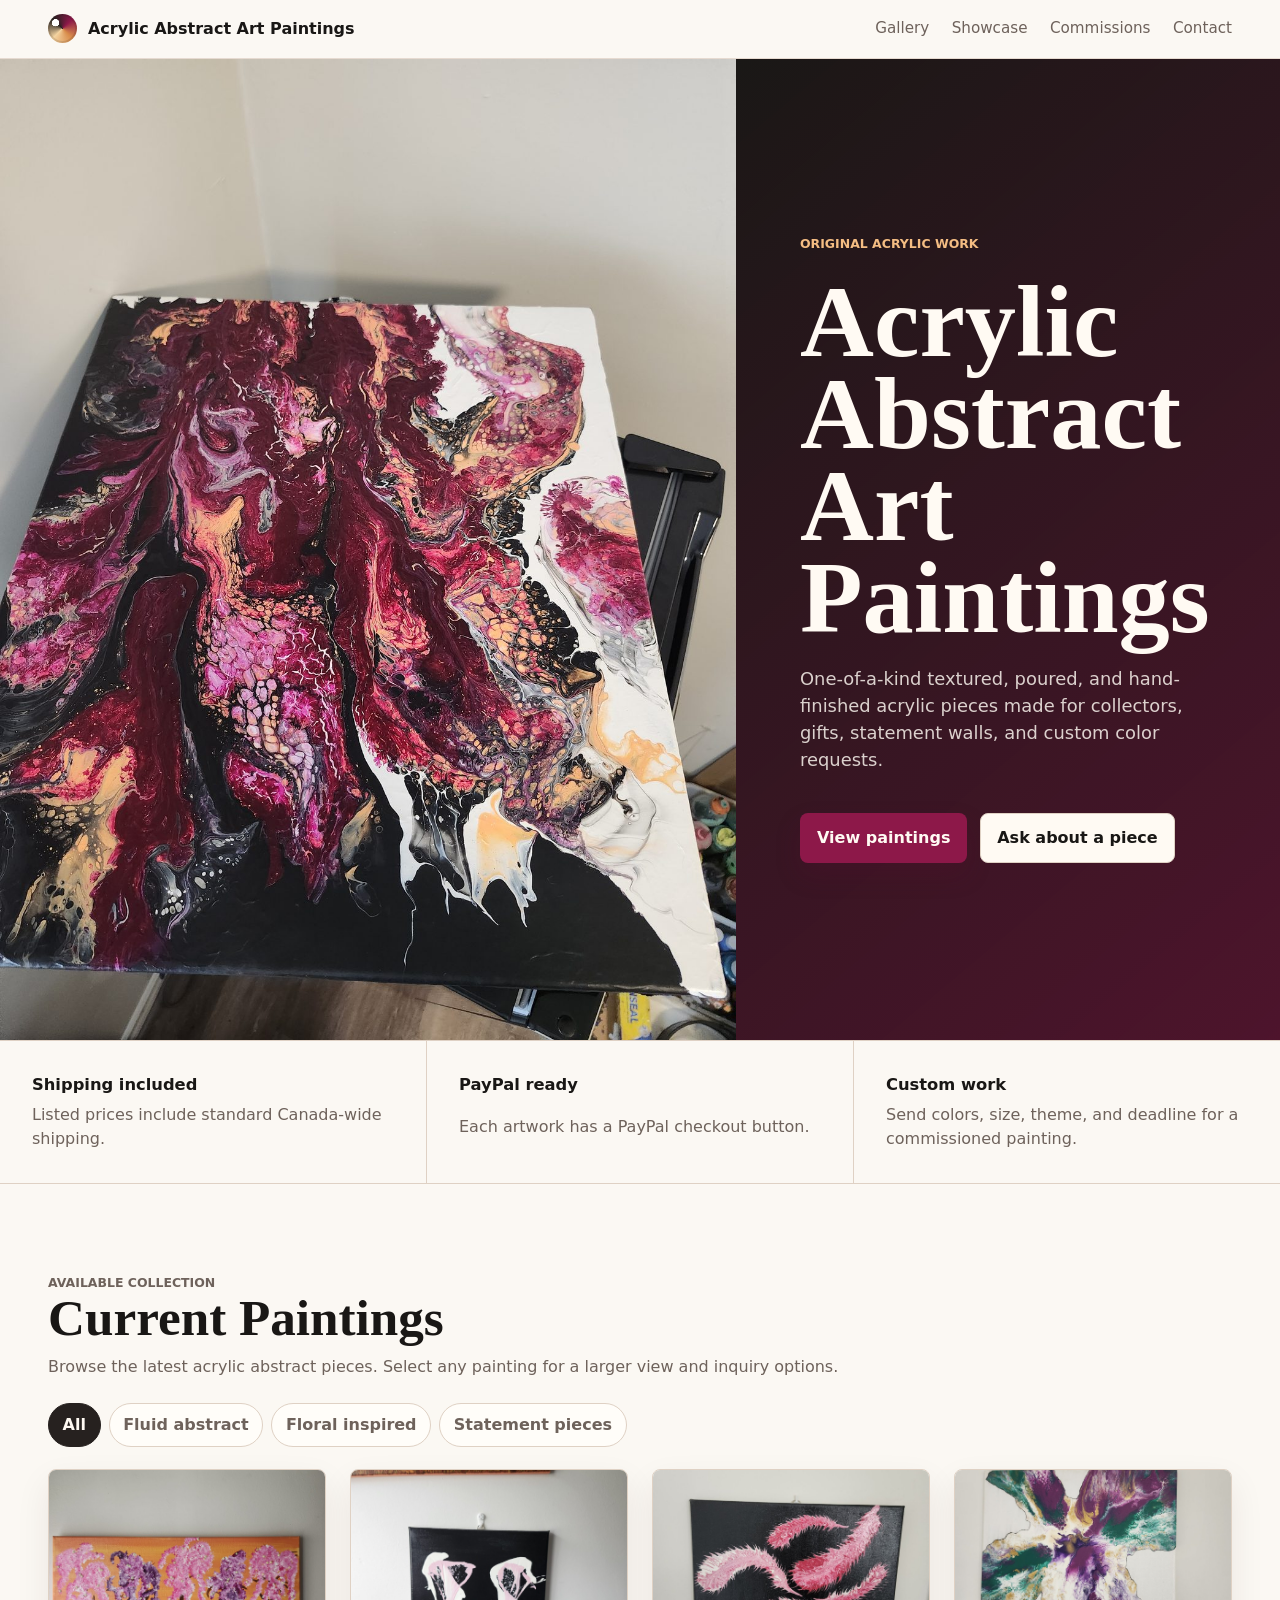
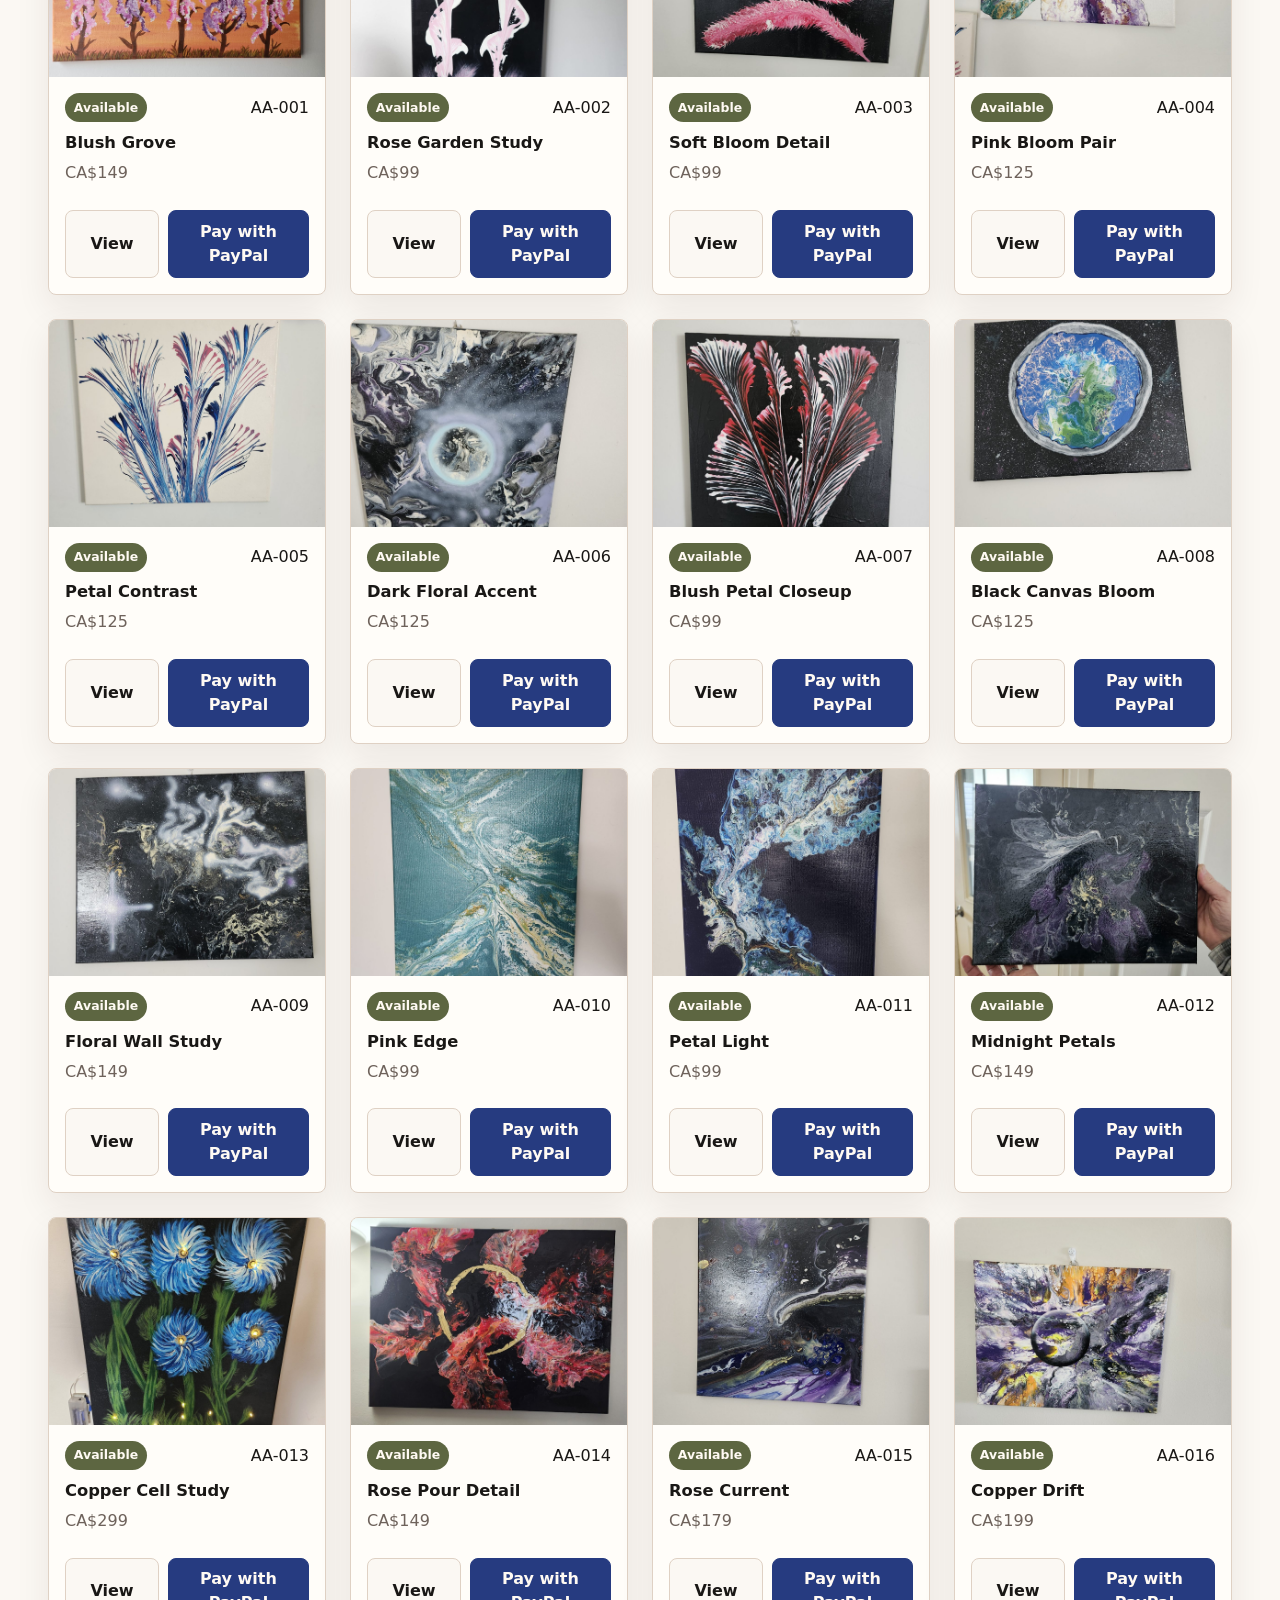
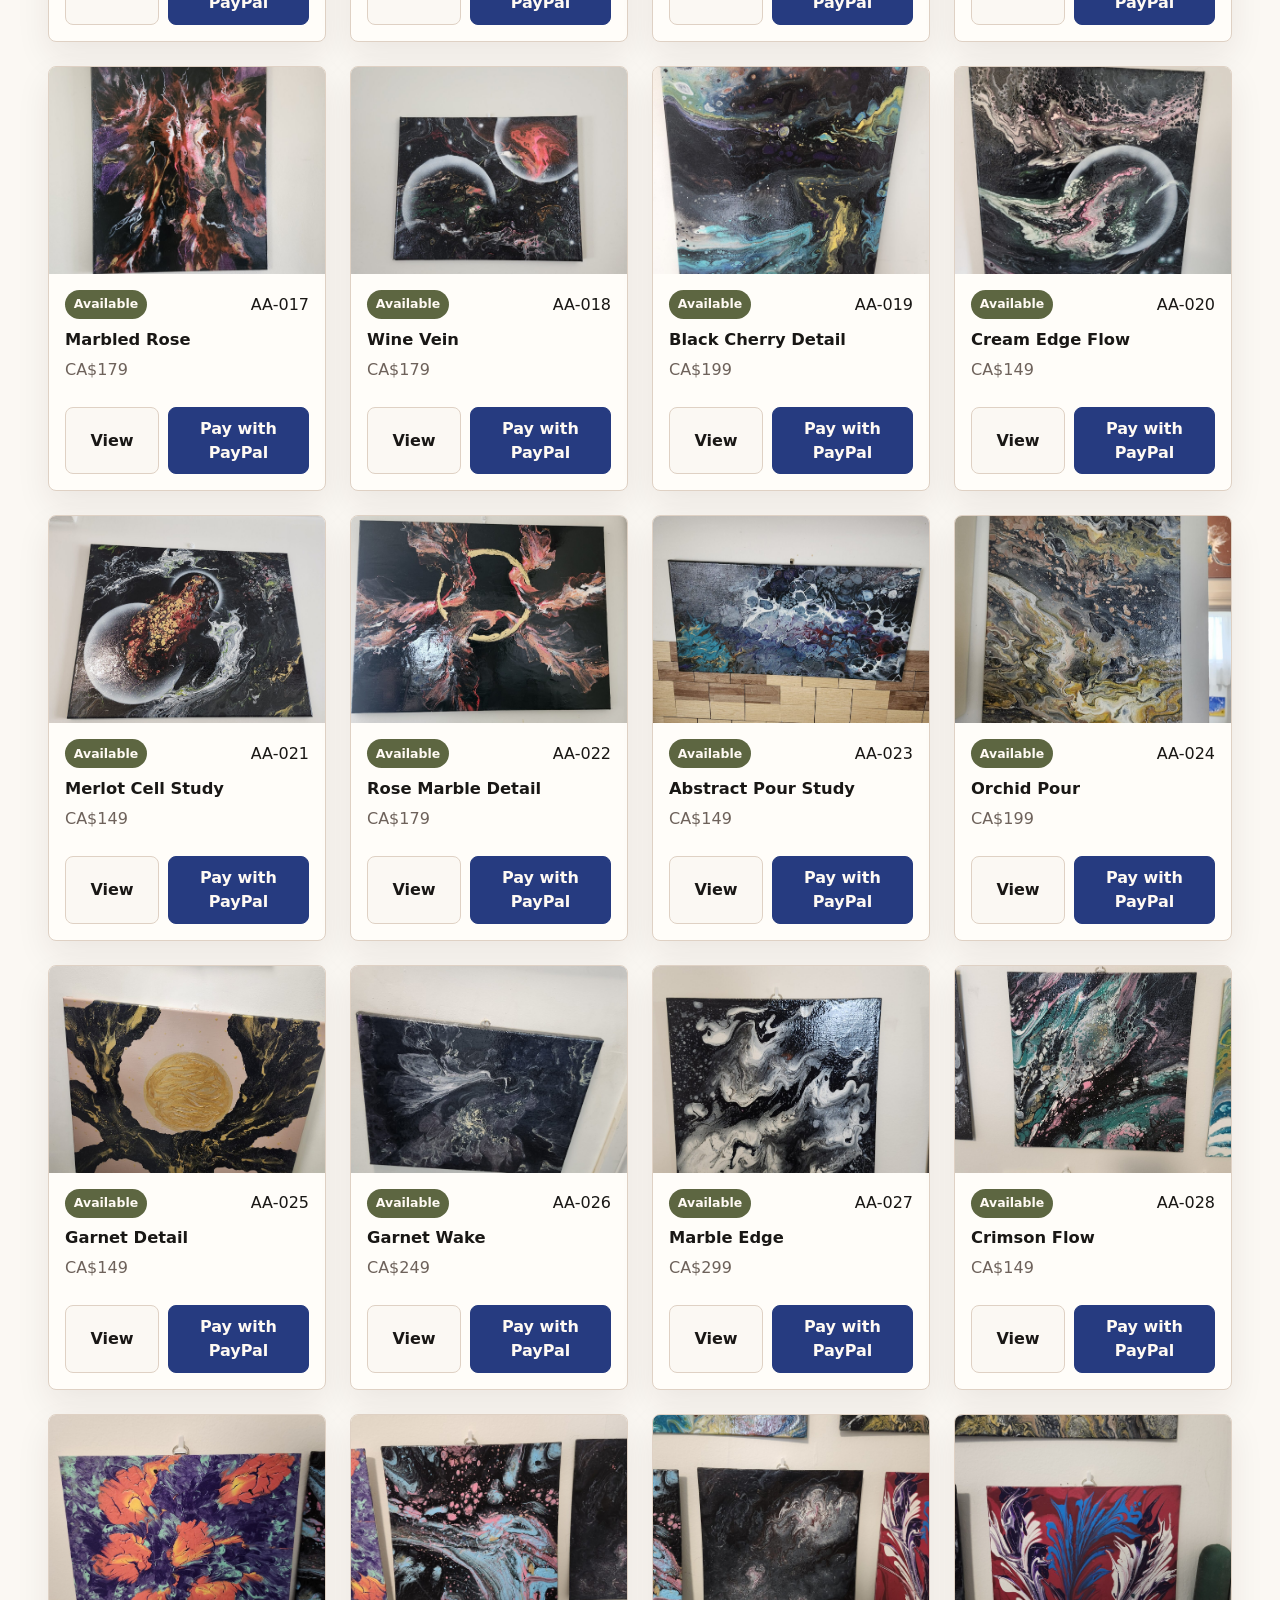
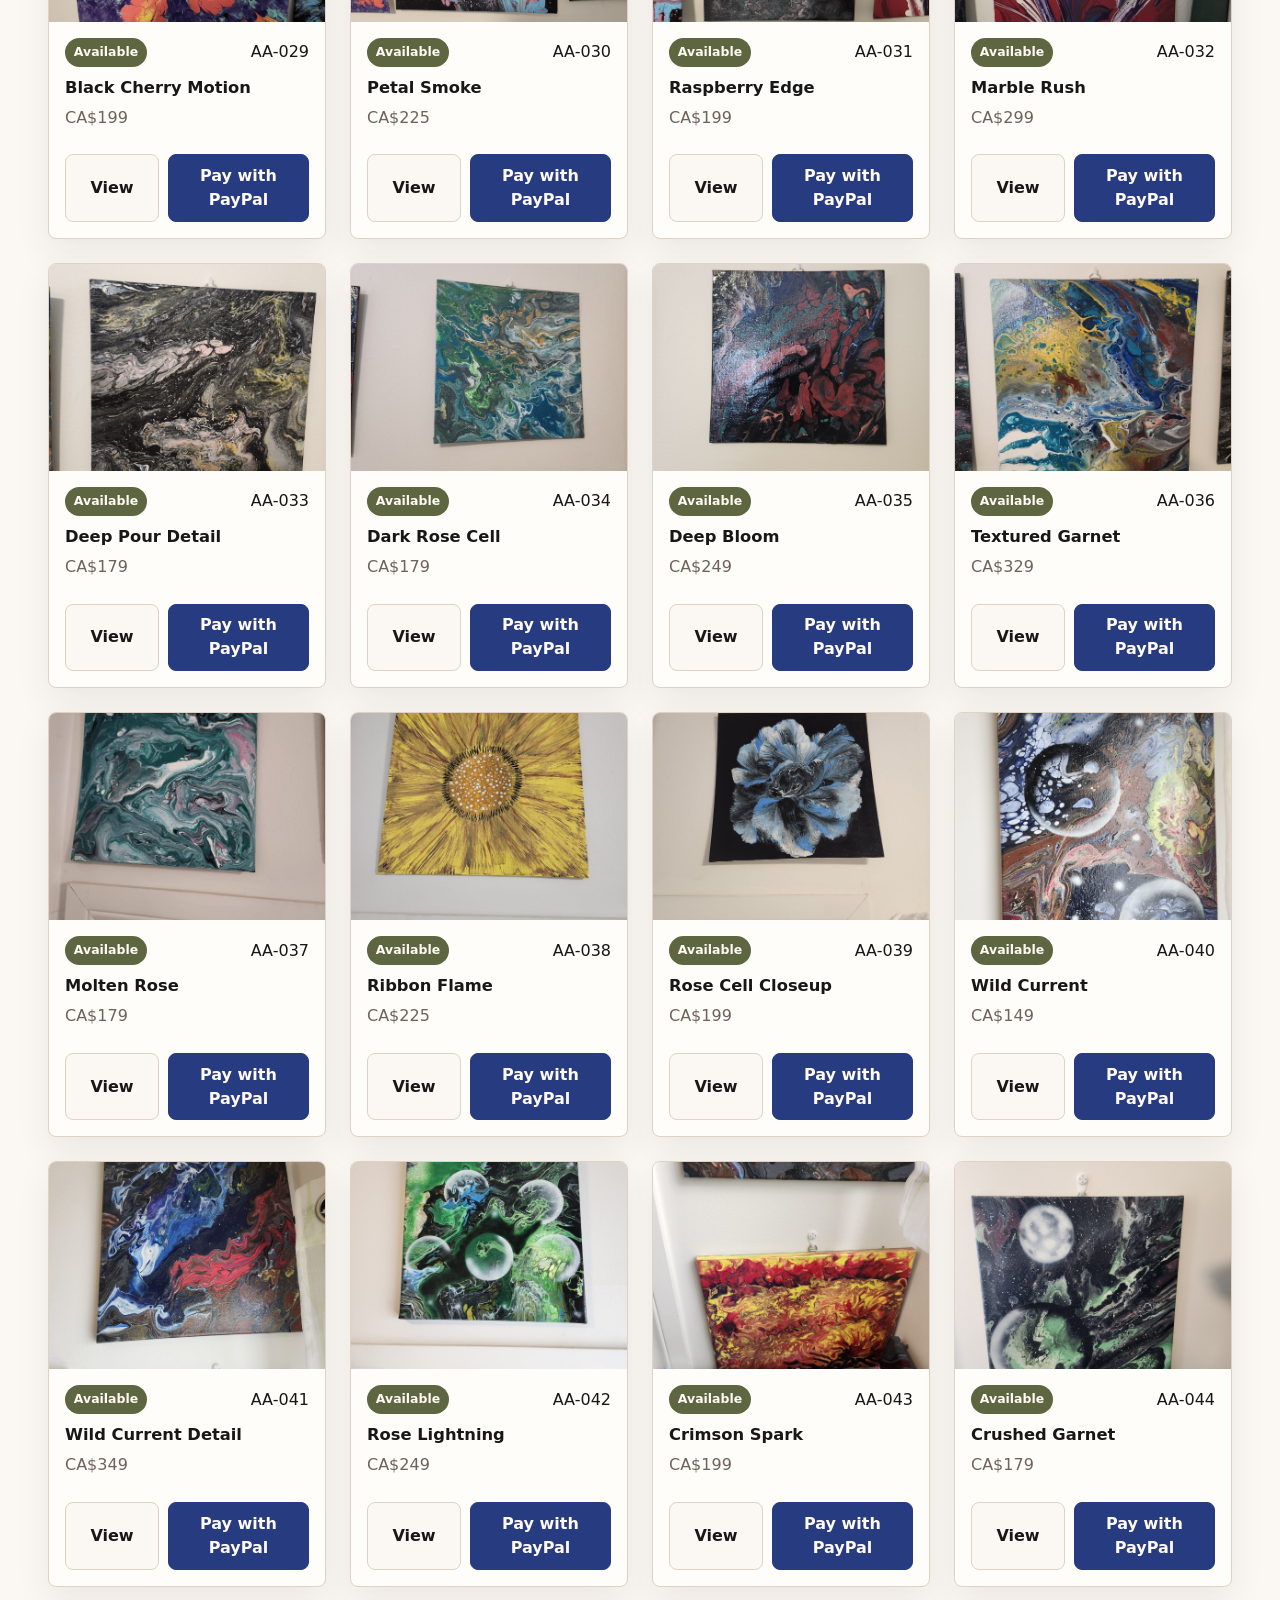
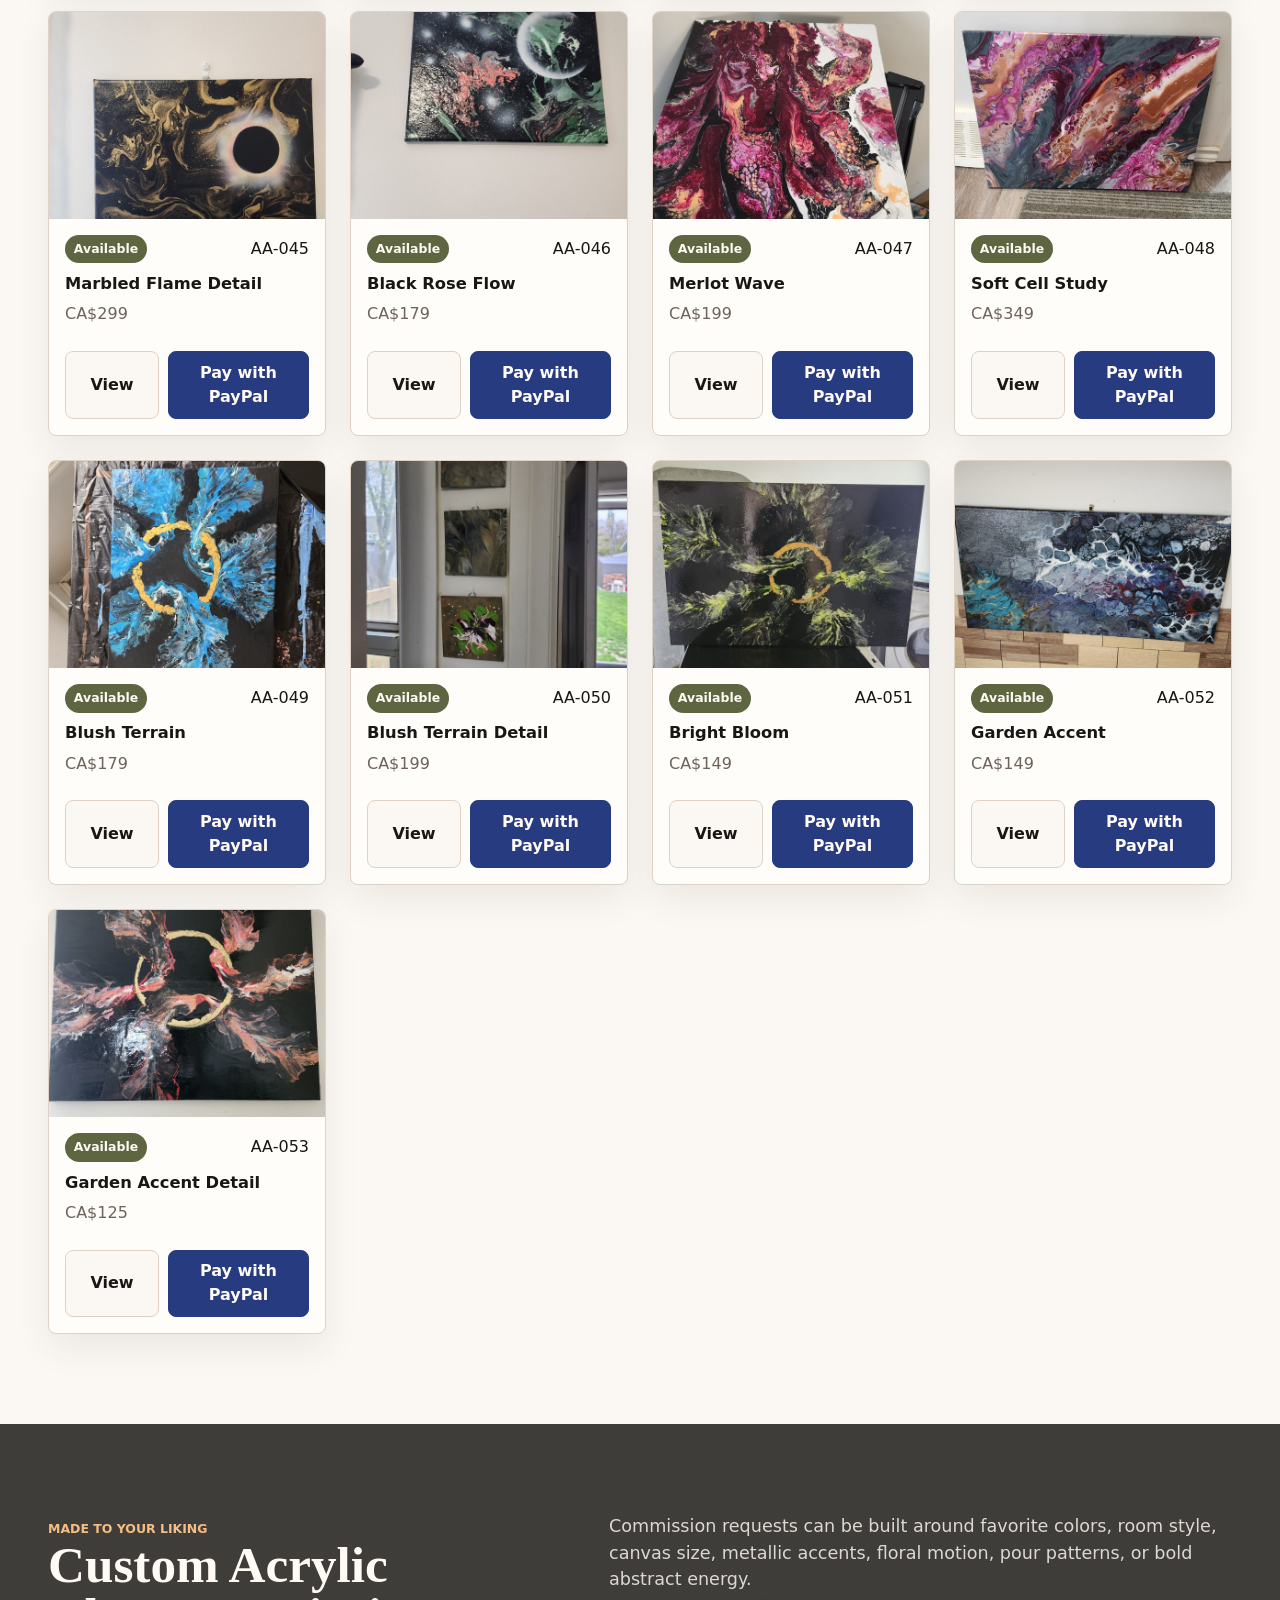
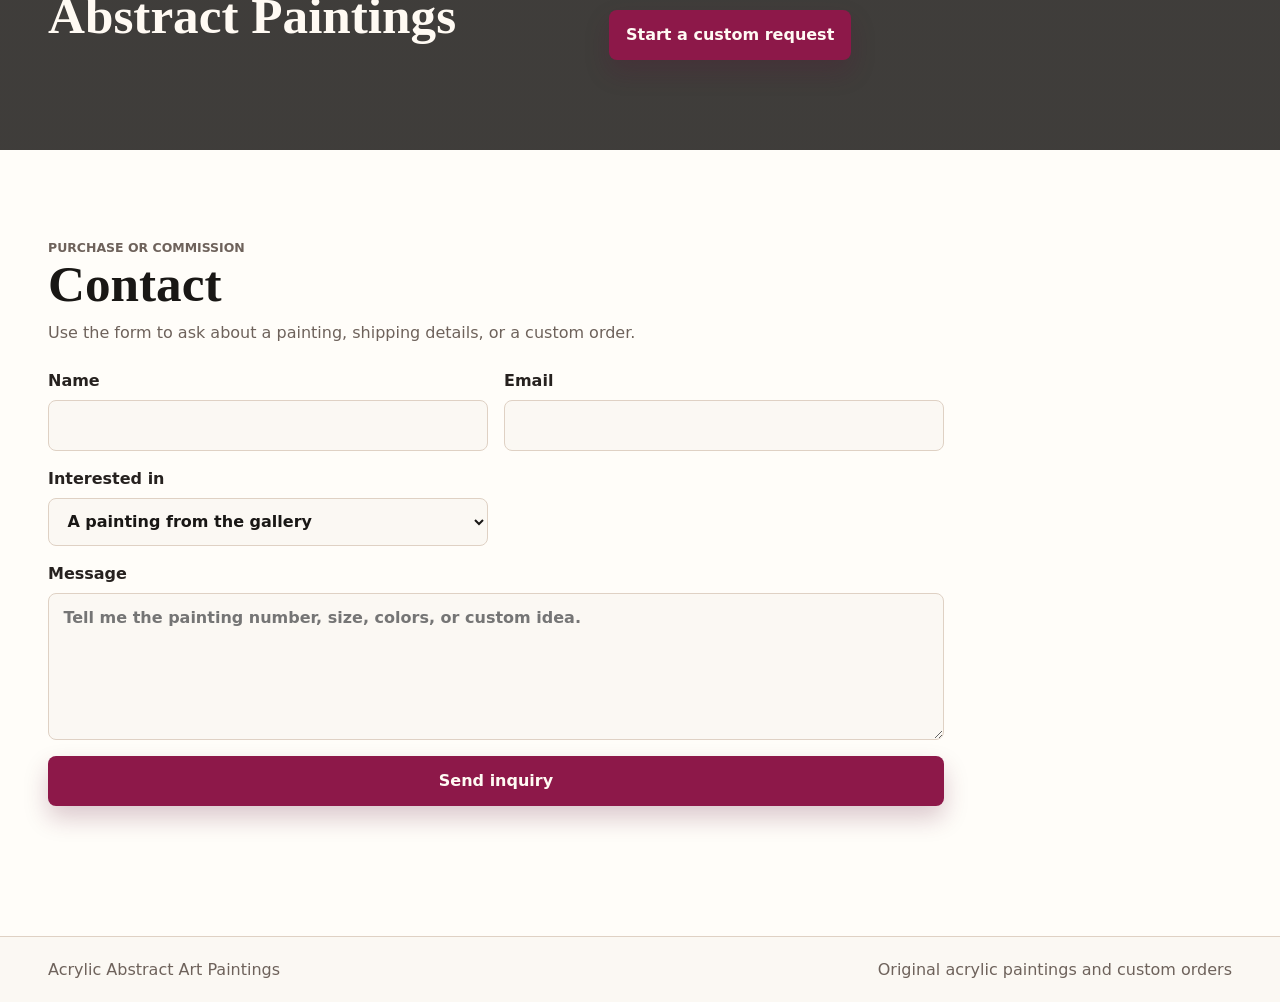
==== commit 8f525e9f: "Remove FormSubmit dependency" ====
--- a/index.html
+++ b/index.html
@@ -90,7 +90,7 @@
           <h2 id="contact-title">Contact</h2>
           <p>Use the form to ask about a painting, shipping details, or a custom order.</p>
         </div>
-        <form class="contact-form" id="contactForm" action="https://formsubmit.co/mel.cormier@mail.com" method="POST">
+        <form class="contact-form" id="contactForm">
           <label>
             Name
             <input name="name" autocomplete="name" required>
@@ -112,8 +112,6 @@
             <textarea name="message" rows="5" required placeholder="Tell me the painting number, size, colors, or custom idea."></textarea>
           </label>
           <input type="hidden" name="_subject" value="Acrylic abstract painting inquiry">
-          <input type="hidden" name="_template" value="table">
-          <input type="hidden" name="_captcha" value="false">
           <input type="text" name="_honey" class="hidden-field" tabindex="-1" autocomplete="off" aria-hidden="true">
           <button class="button primary" type="submit">Send inquiry</button>
           <p class="form-status" id="formStatus" role="status" aria-live="polite"></p>
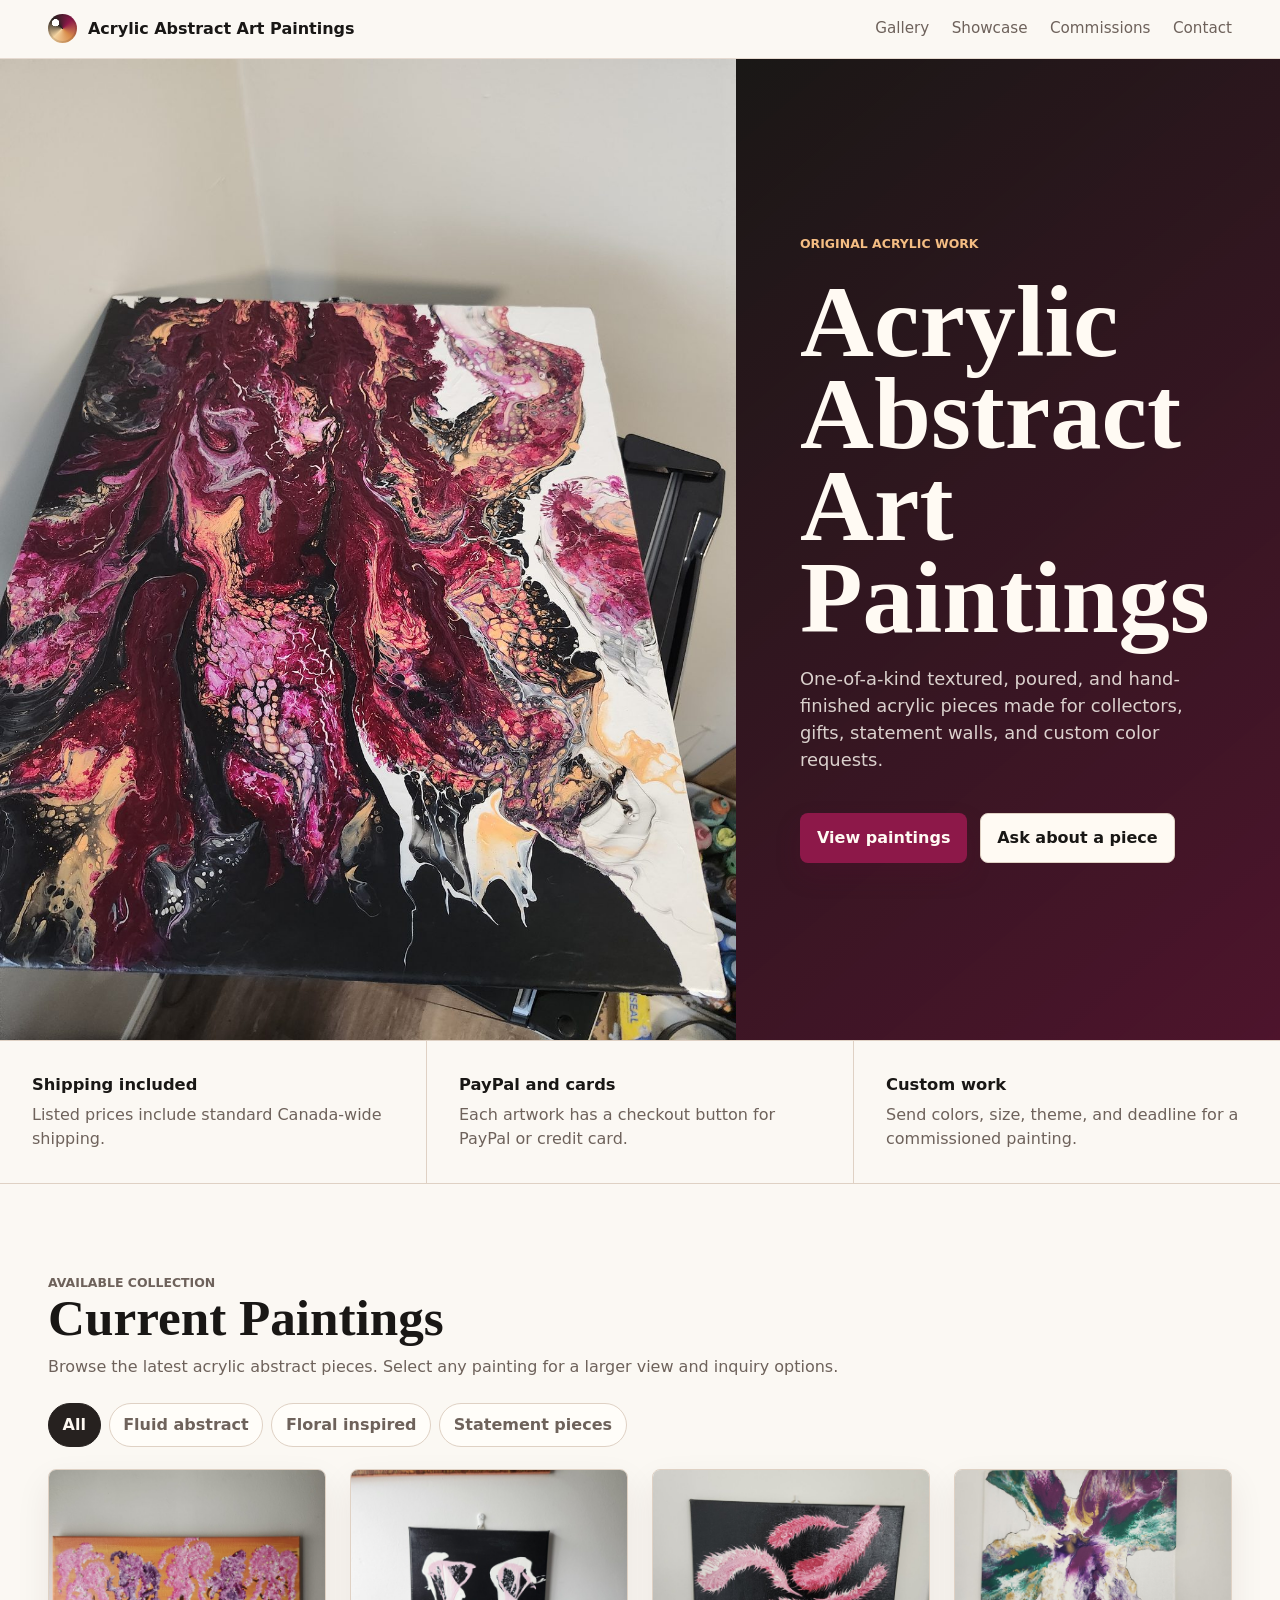
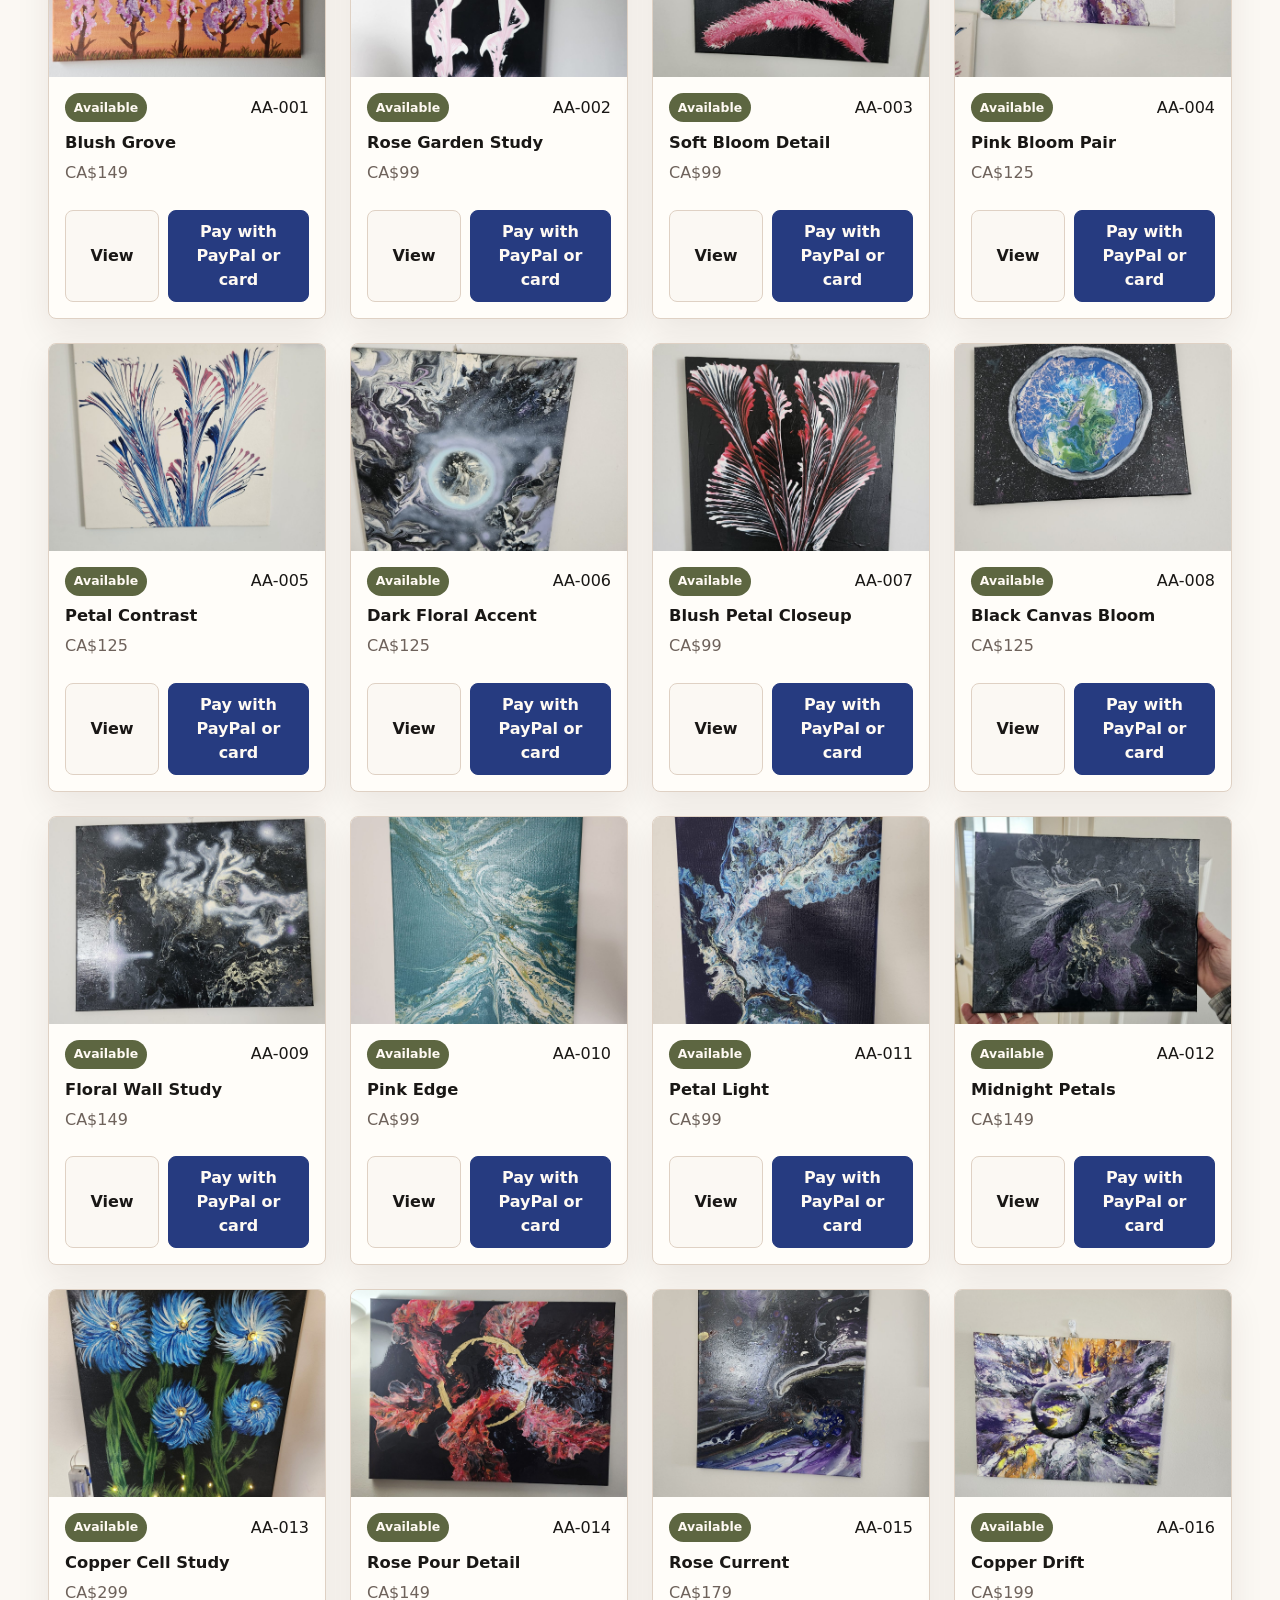
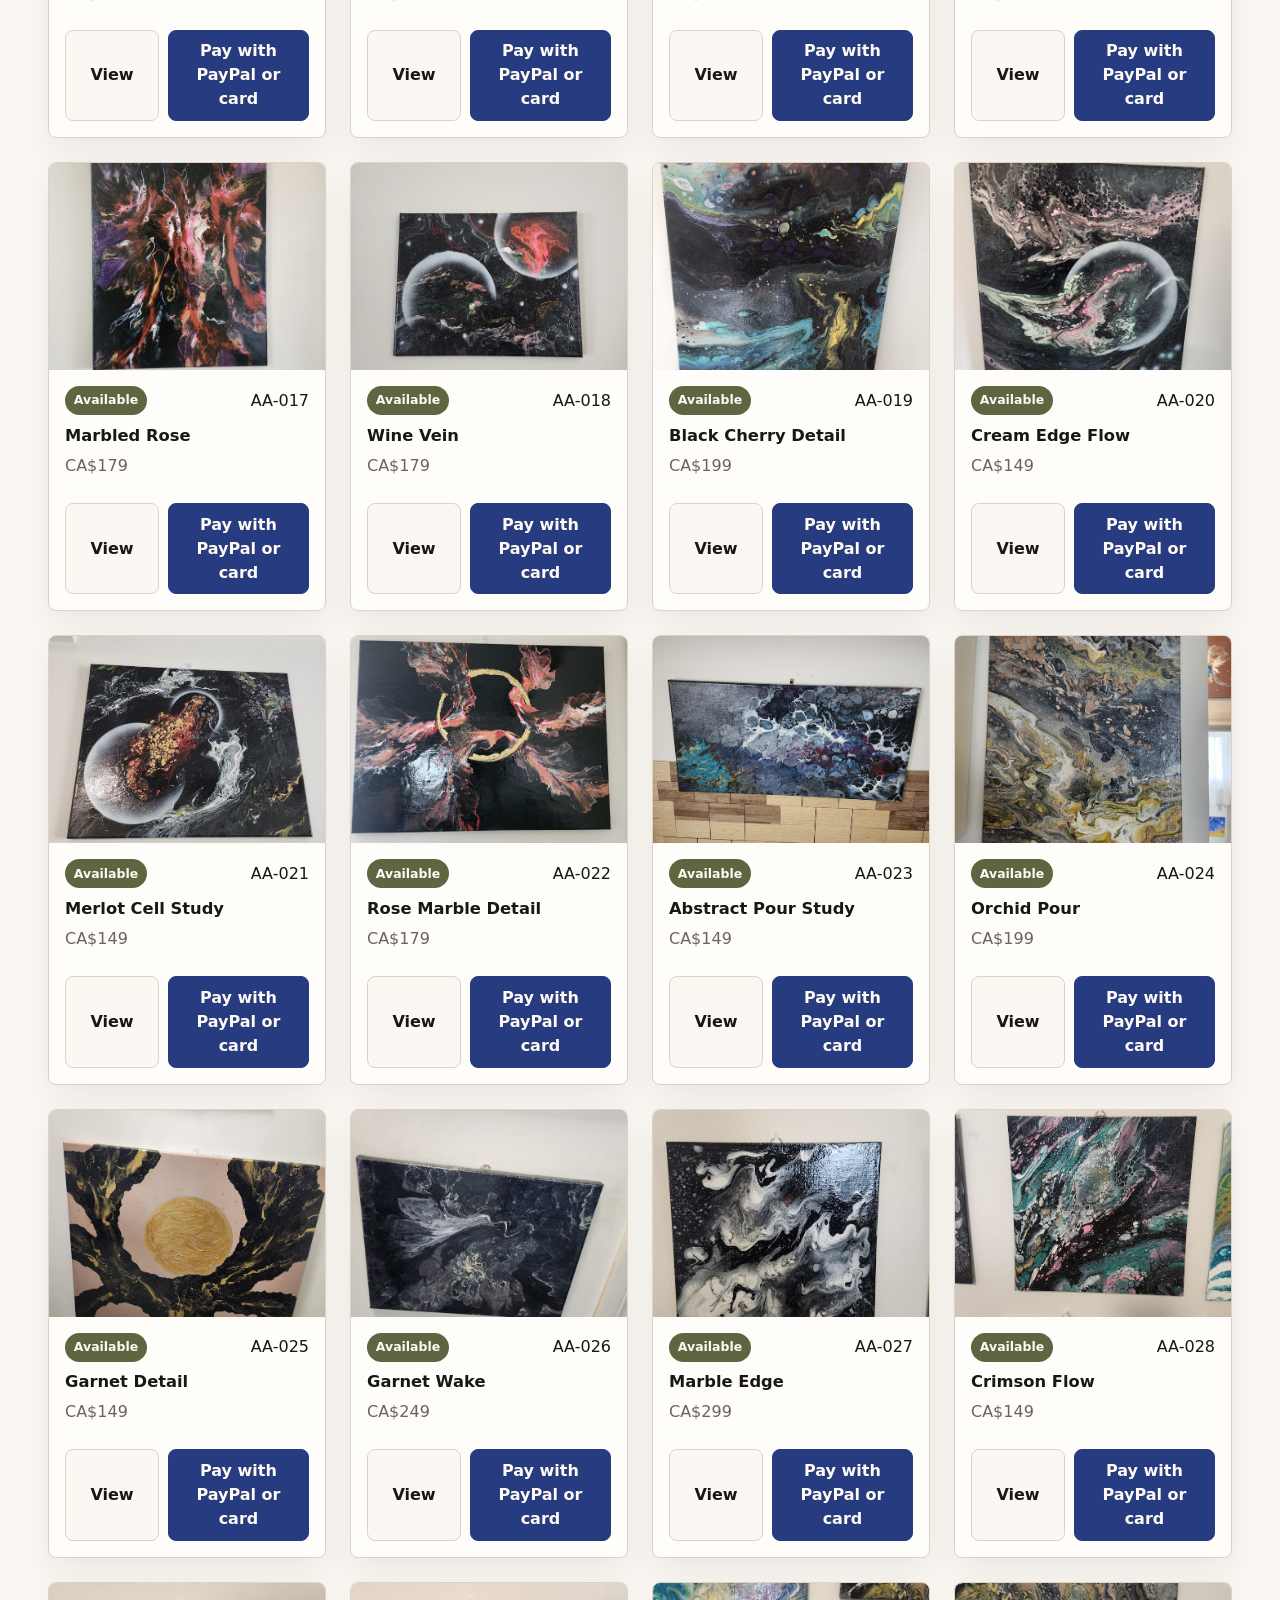
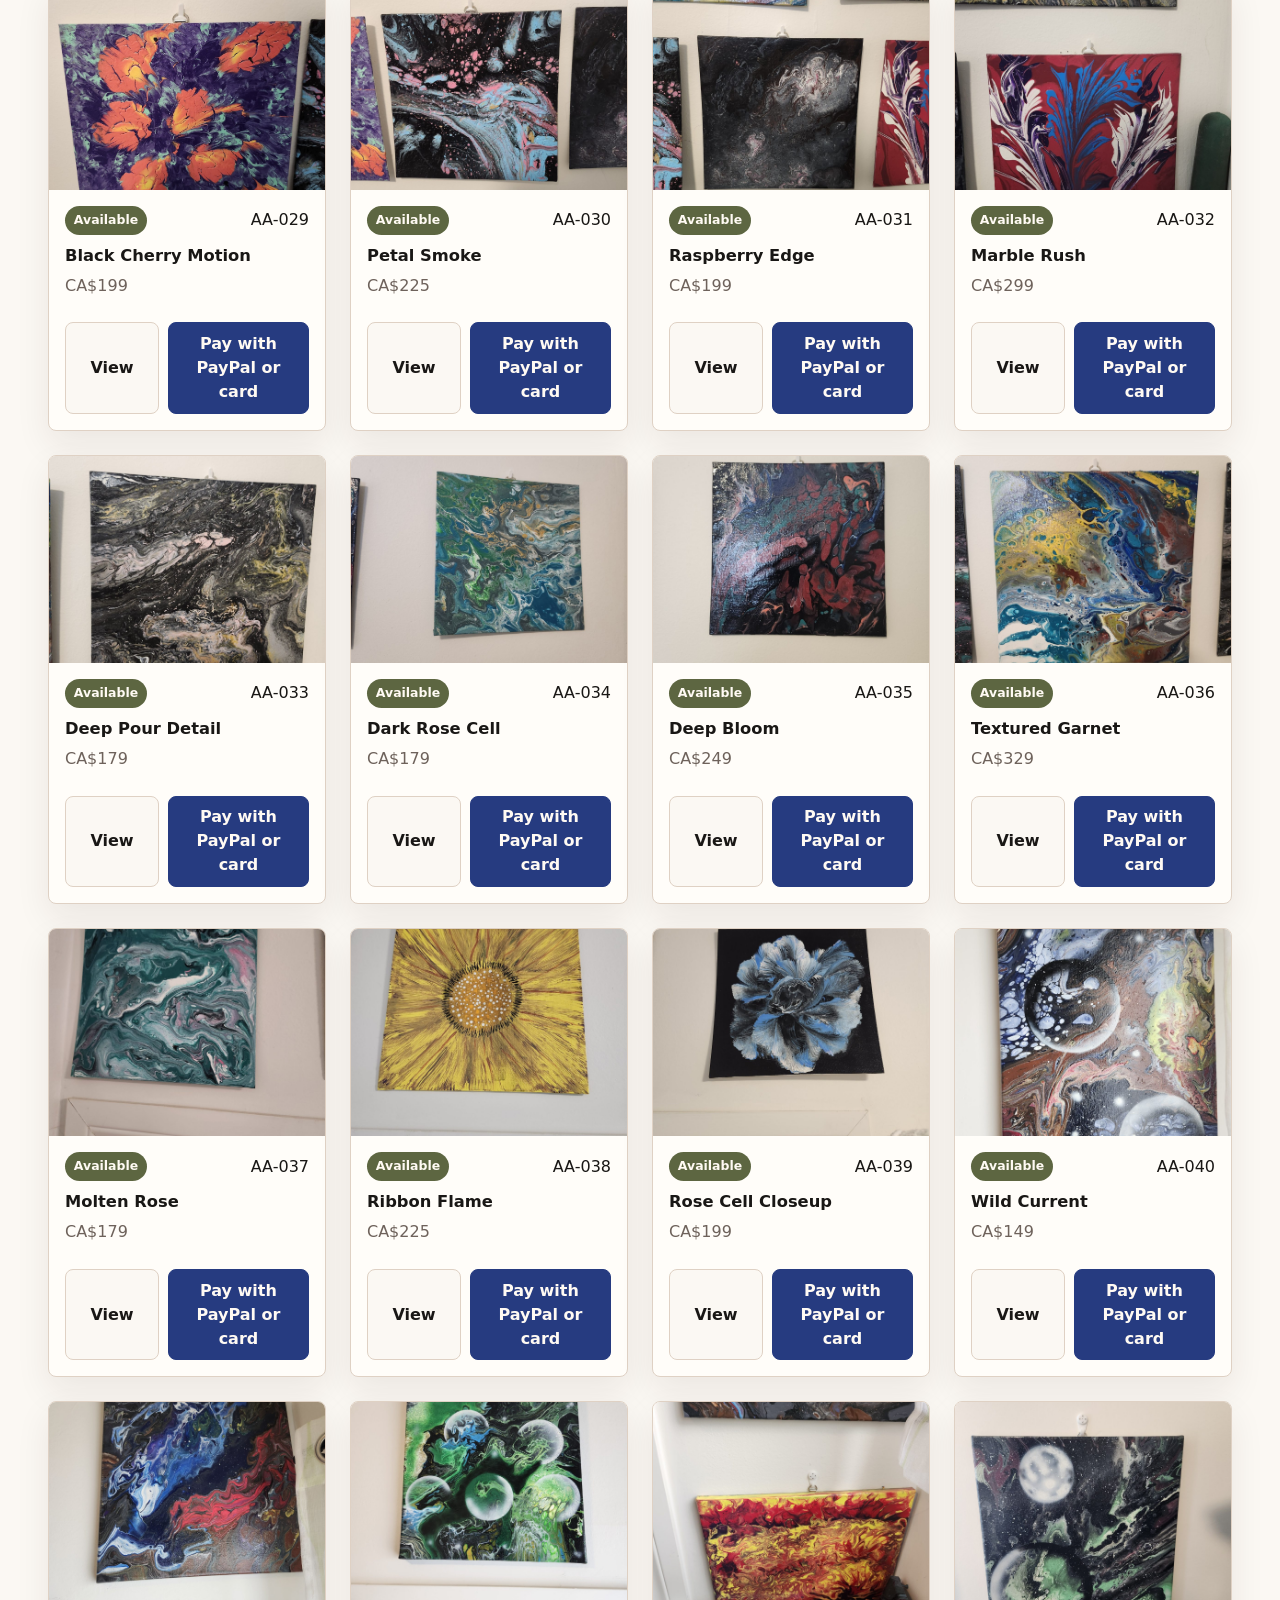
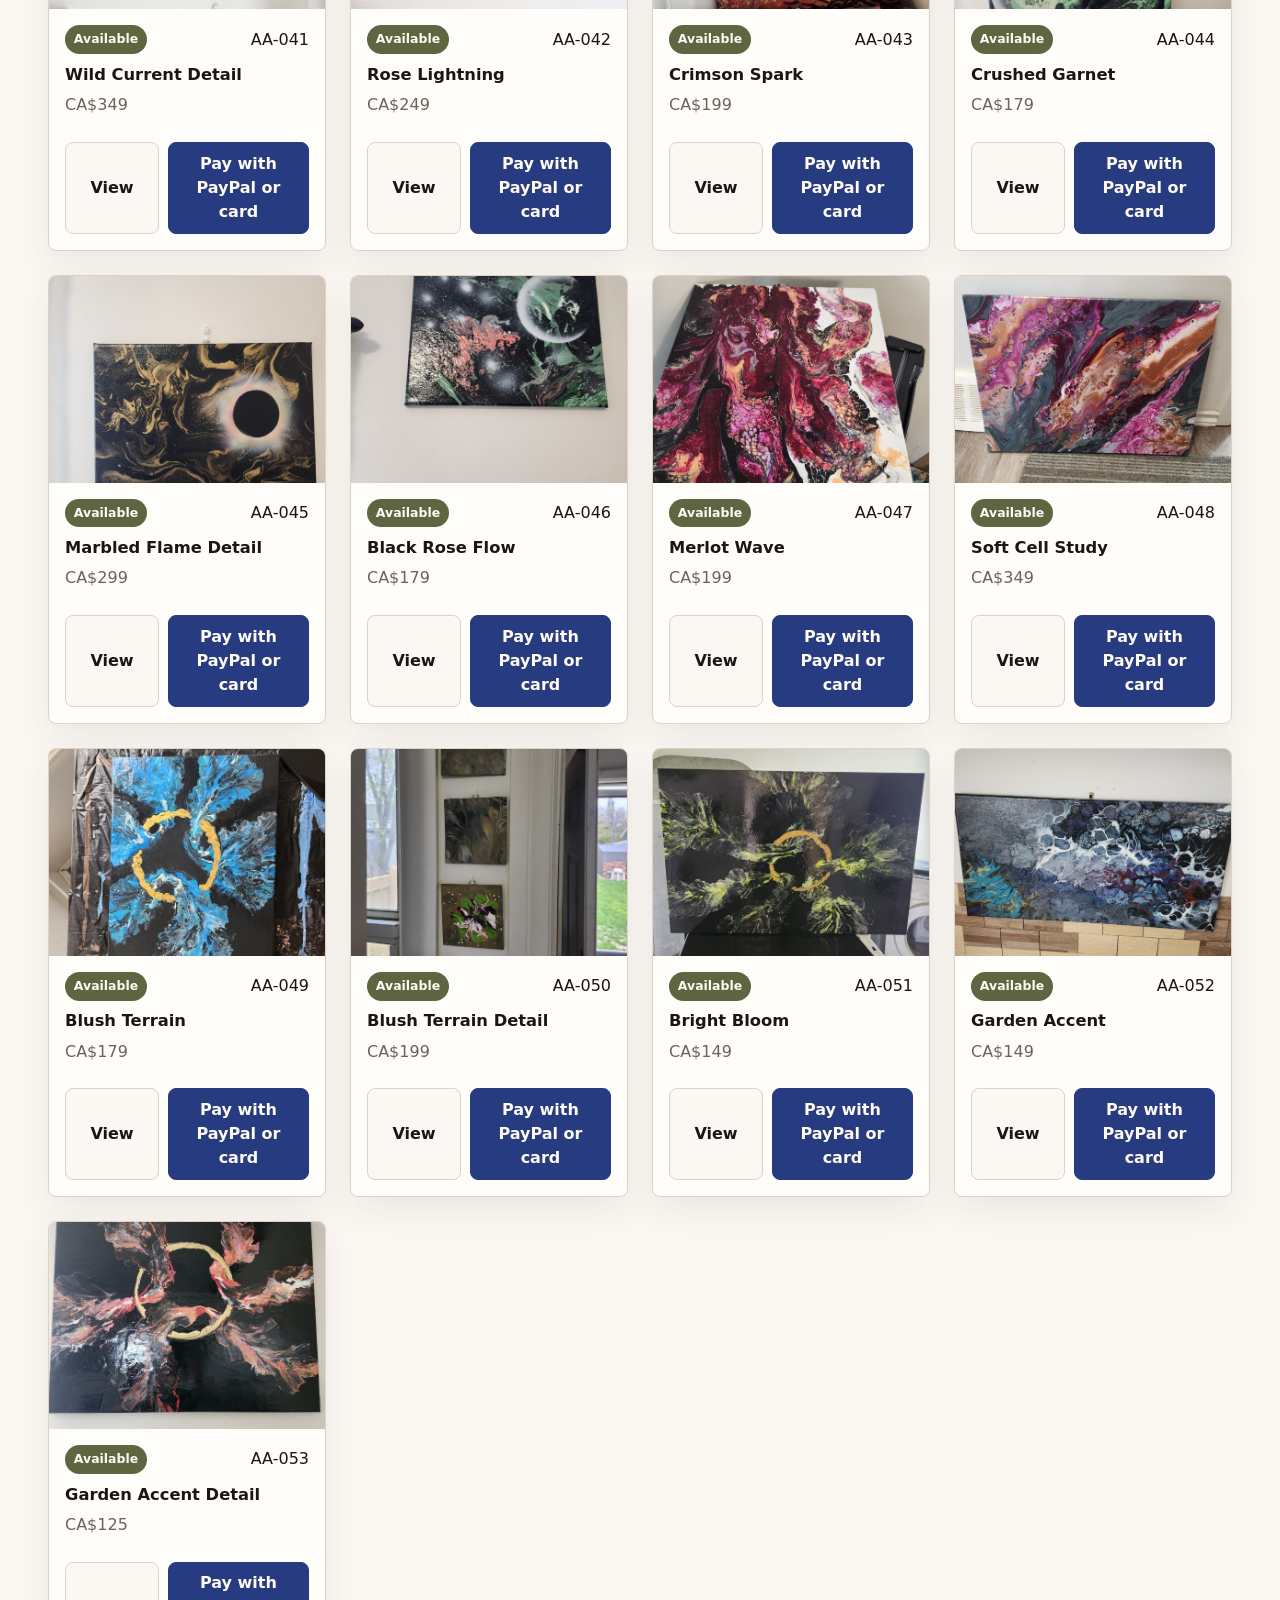
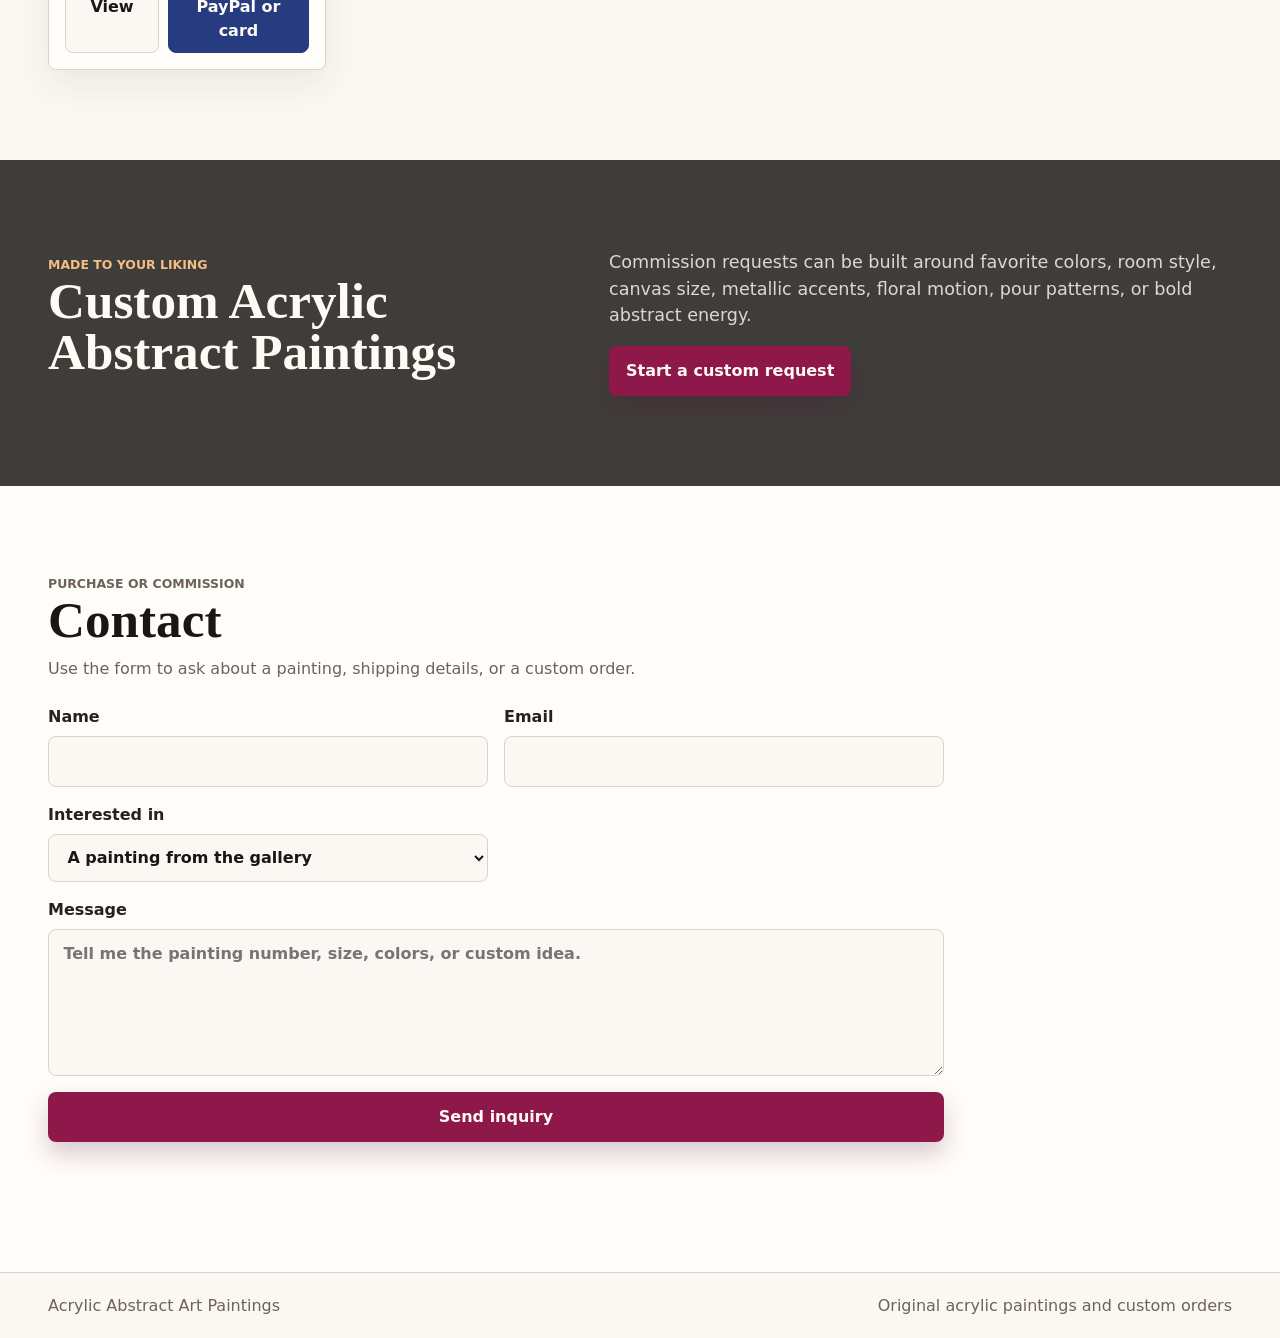
==== commit a6469959: "Update inquiry and card payment checkout" ====
--- a/index.html
+++ b/index.html
@@ -46,8 +46,8 @@
           <span>Listed prices include standard Canada-wide shipping.</span>
         </div>
         <div>
-          <strong>PayPal ready</strong>
-          <span>Each artwork has a PayPal checkout button.</span>
+          <strong>PayPal and cards</strong>
+          <span>Each artwork has a checkout button for PayPal or credit card.</span>
         </div>
         <div>
           <strong>Custom work</strong>
@@ -90,7 +90,7 @@
           <h2 id="contact-title">Contact</h2>
           <p>Use the form to ask about a painting, shipping details, or a custom order.</p>
         </div>
-        <form class="contact-form" id="contactForm">
+        <form class="contact-form" id="contactForm" action="https://formsubmit.co/mel.cormier@mail.com" method="POST">
           <label>
             Name
             <input name="name" autocomplete="name" required>
@@ -104,7 +104,7 @@
             <select name="interest" id="interestSelect">
               <option value="A painting from the gallery">A painting from the gallery</option>
               <option value="Custom acrylic painting">Custom acrylic painting</option>
-              <option value="PayPal purchase">PayPal purchase</option>
+              <option value="PayPal or credit card purchase">PayPal or credit card purchase</option>
             </select>
           </label>
           <label class="full-field">
@@ -144,7 +144,7 @@
           </dl>
           <div class="modal-actions">
             <a class="button primary" id="modalInquiry" href="#contact">Ask about this painting</a>
-            <a class="button secondary" id="modalPaypal" href="#" target="_blank" rel="noreferrer">Pay with PayPal</a>
+            <a class="button secondary" id="modalPaypal" href="#" target="_blank" rel="noreferrer">Pay with PayPal or card</a>
           </div>
         </div>
       </div>
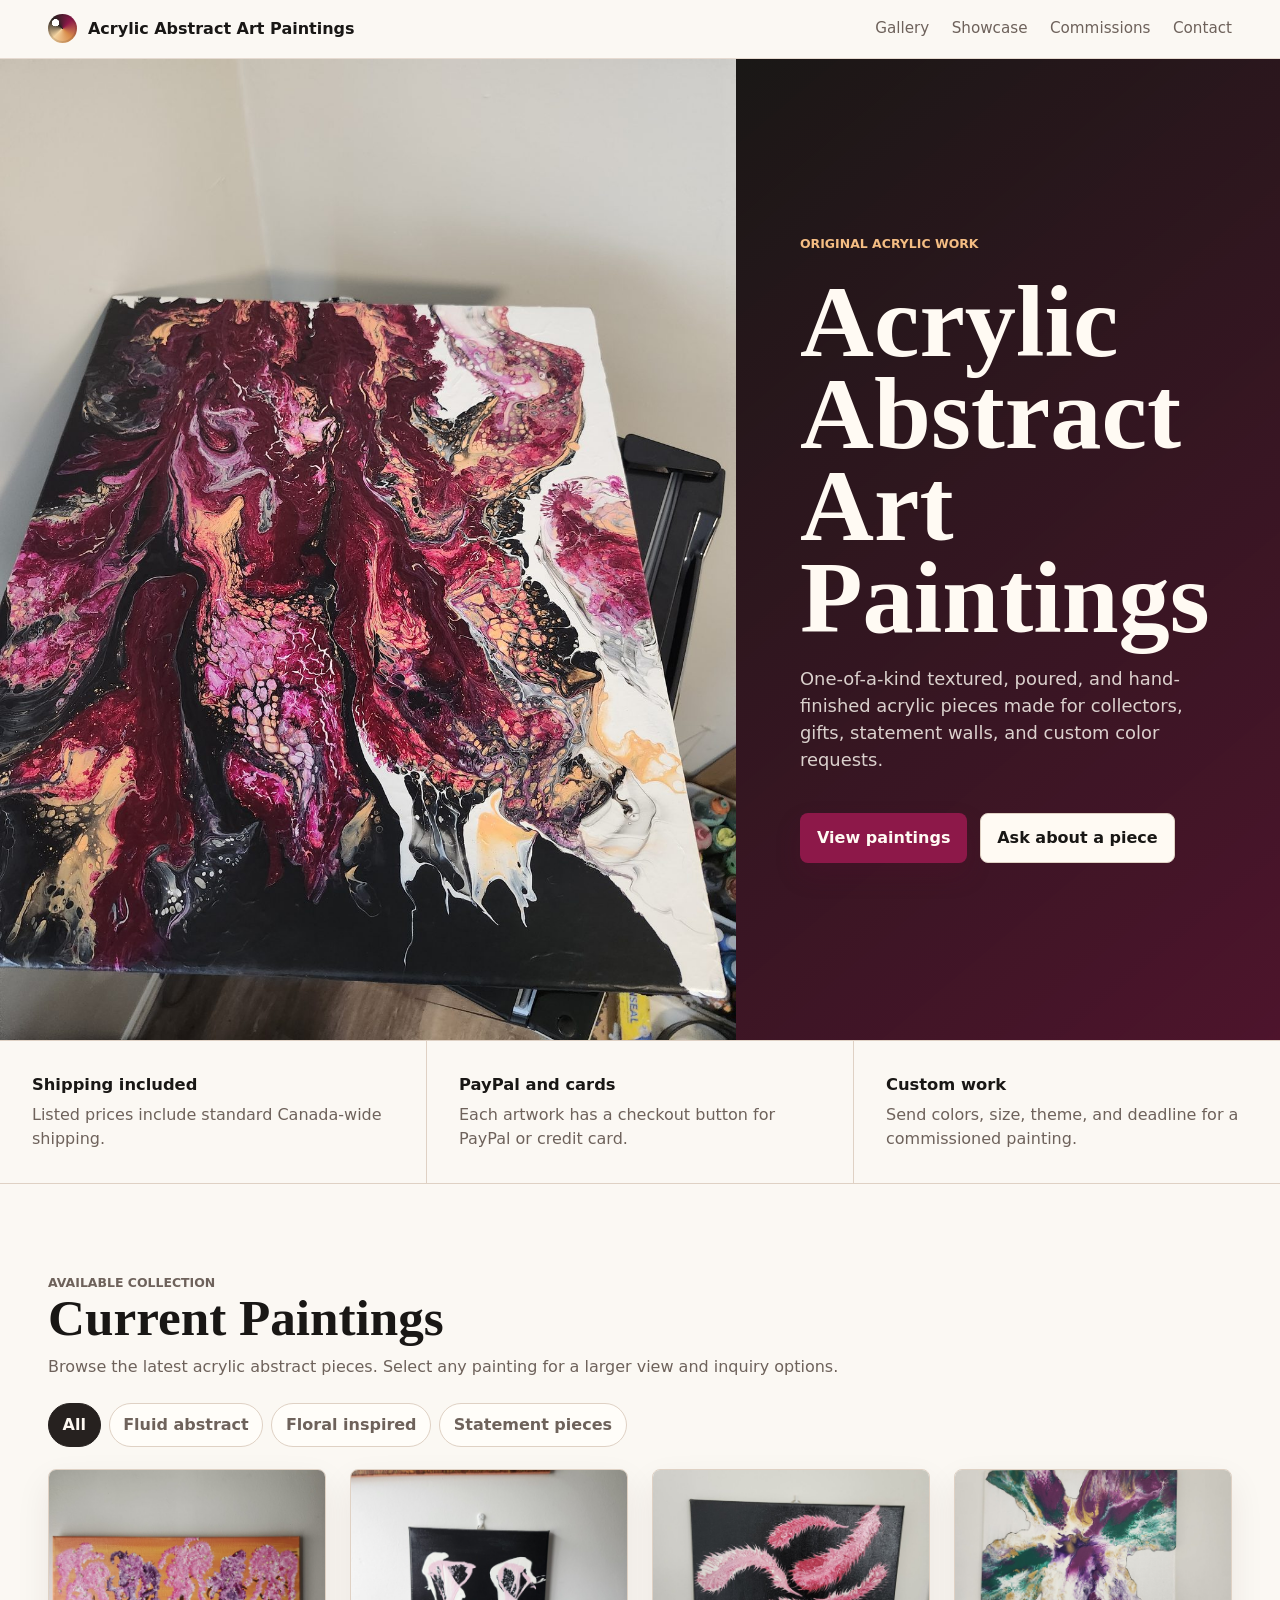
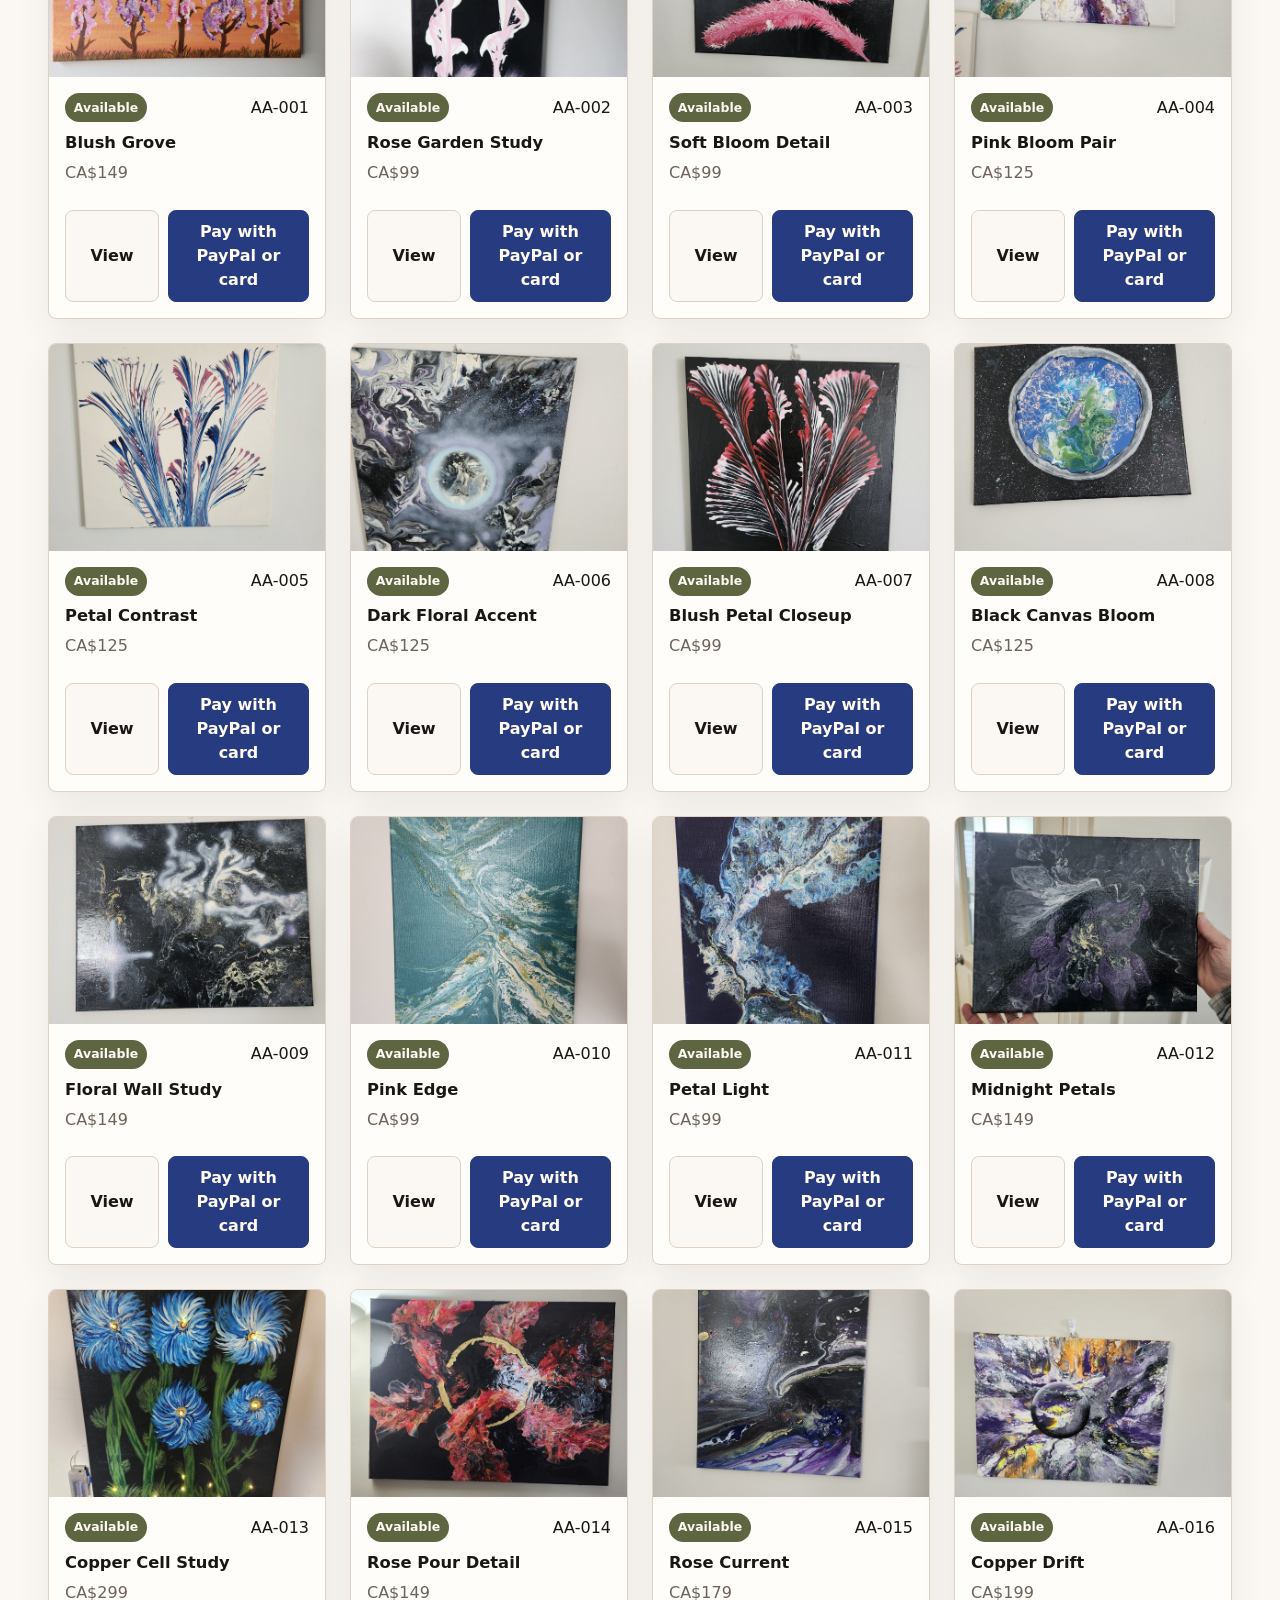
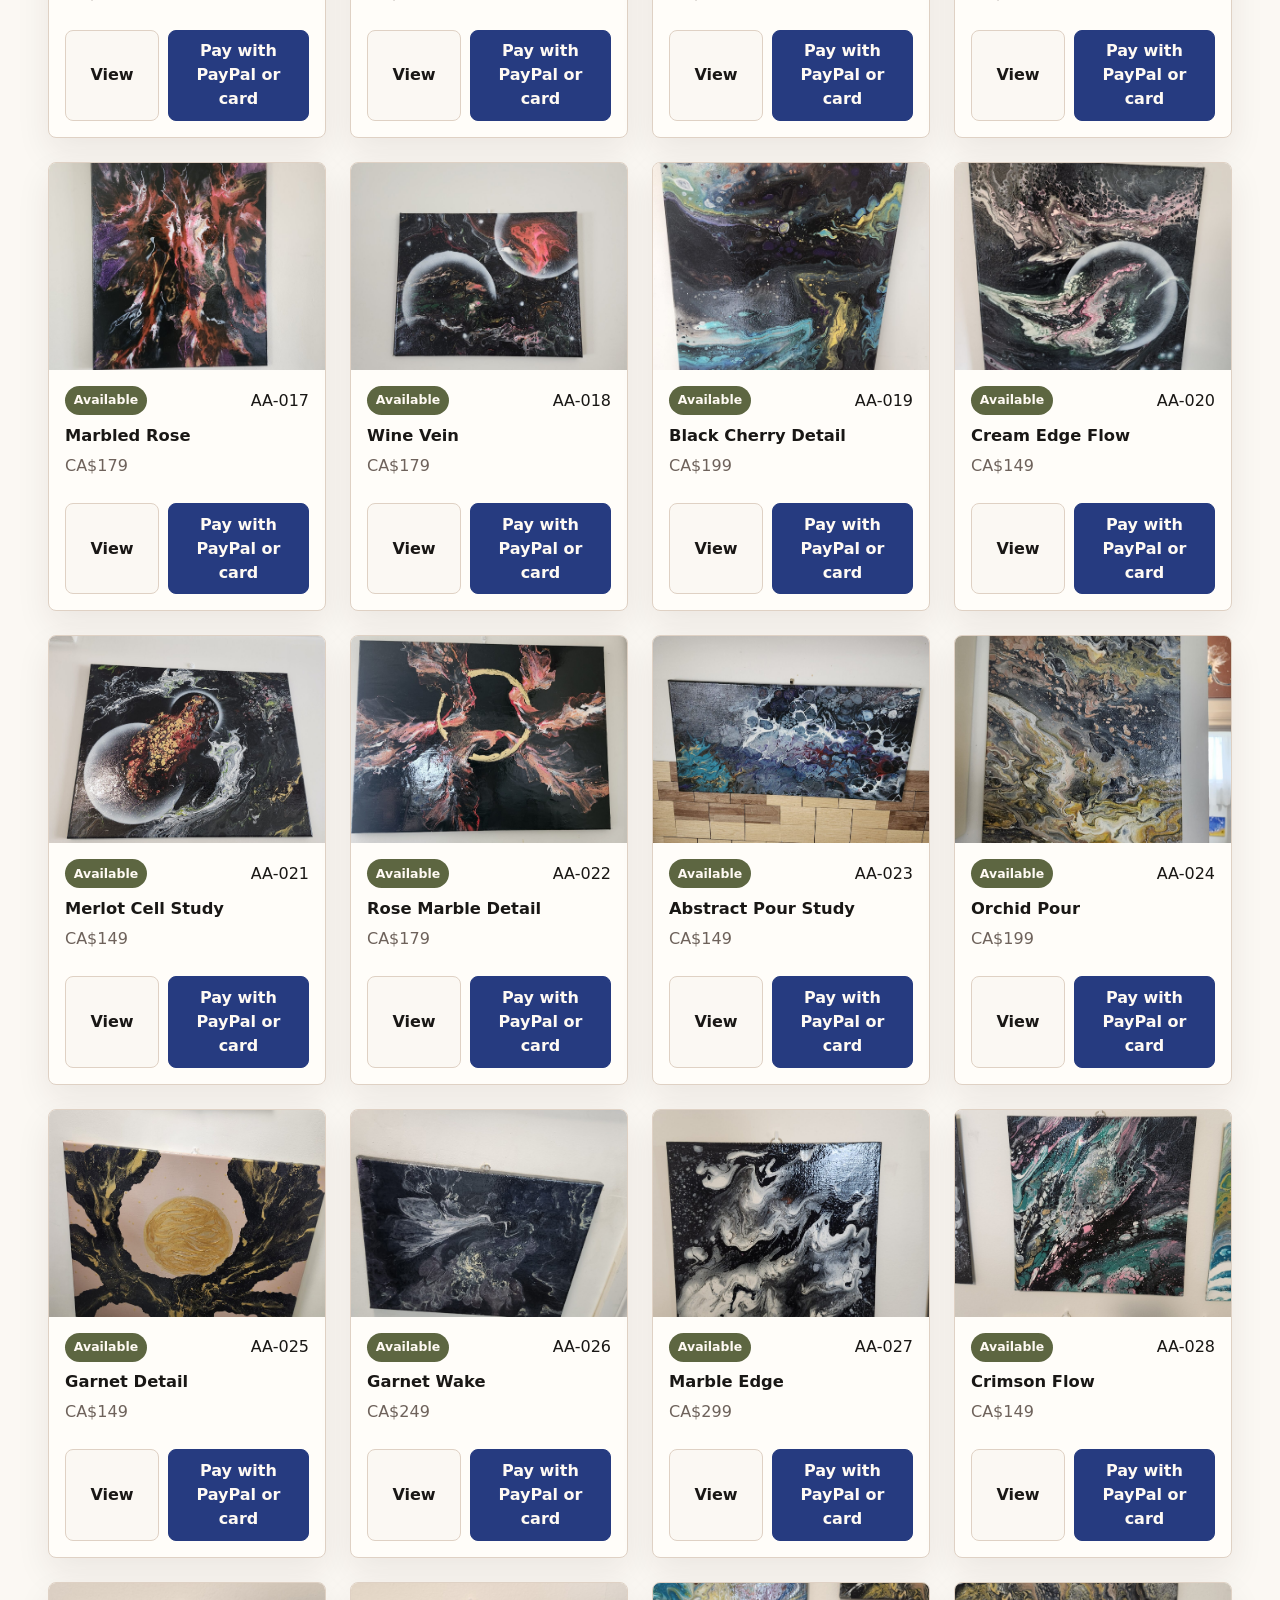
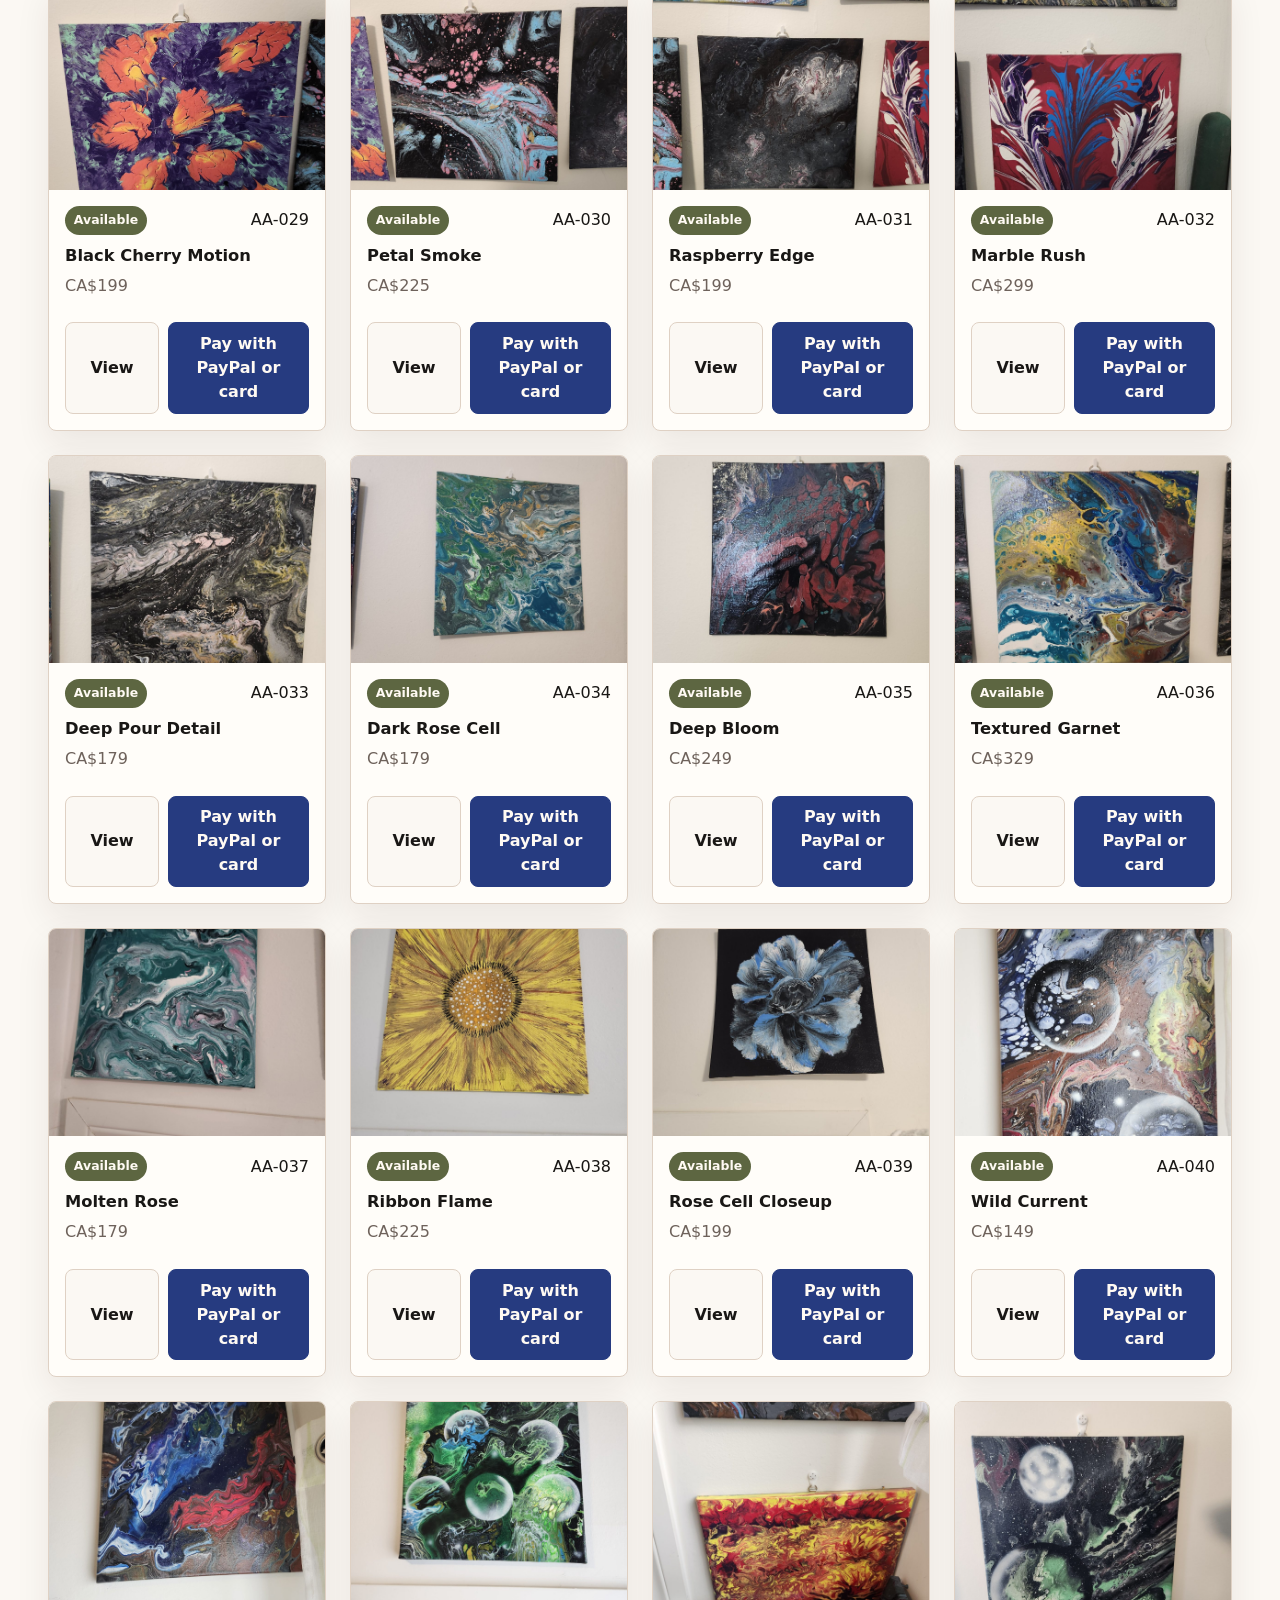
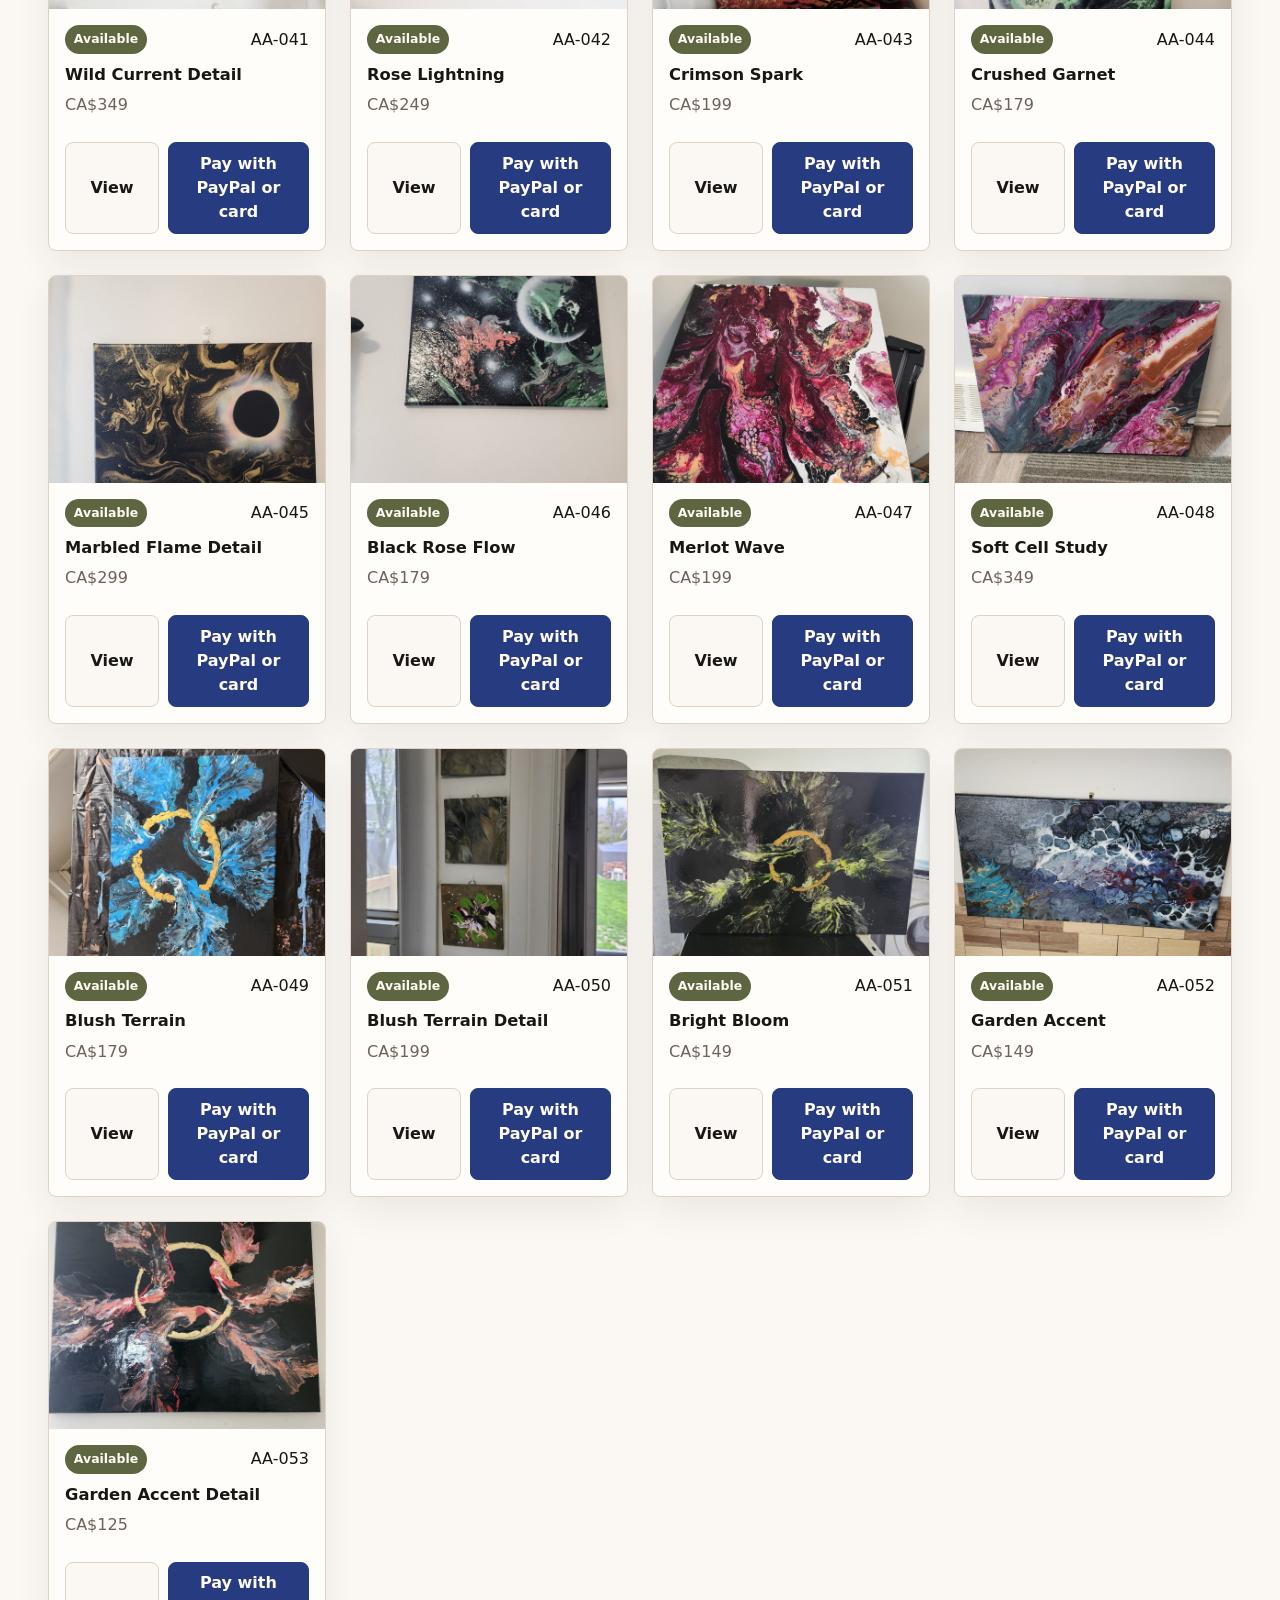
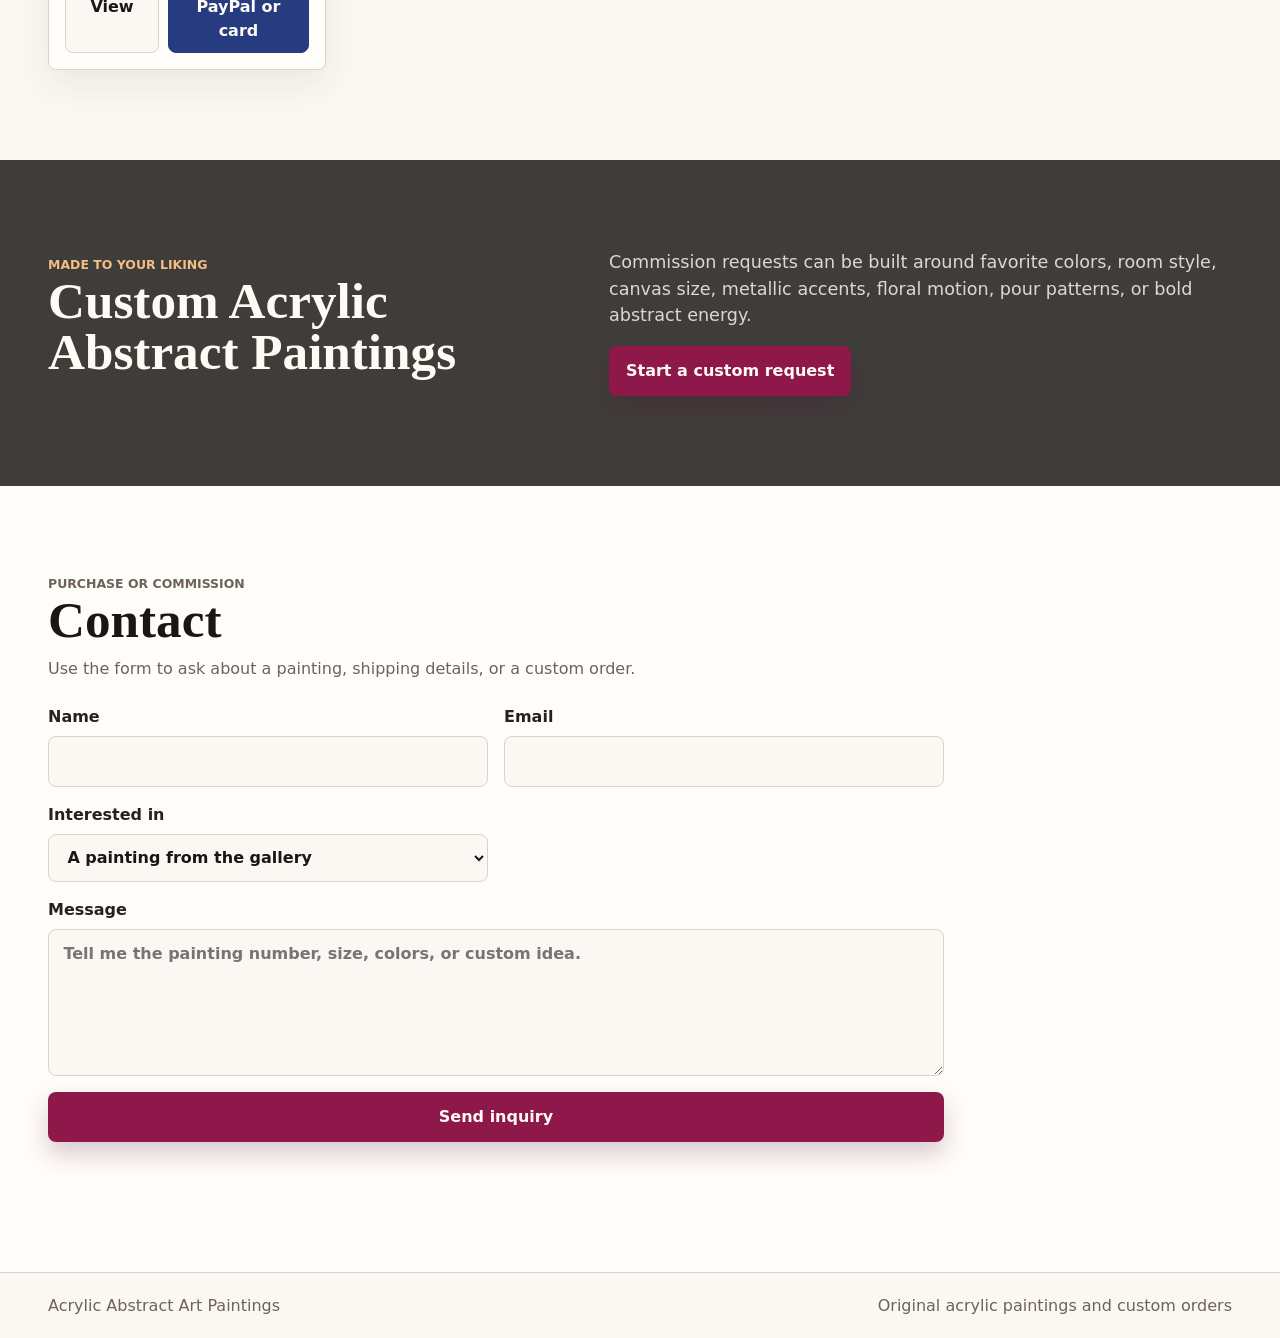
==== commit 037925ff: "Add fallback inquiry form submission" ====
--- a/index.html
+++ b/index.html
@@ -112,6 +112,8 @@
             <textarea name="message" rows="5" required placeholder="Tell me the painting number, size, colors, or custom idea."></textarea>
           </label>
           <input type="hidden" name="_subject" value="Acrylic abstract painting inquiry">
+          <input type="hidden" name="_template" value="table">
+          <input type="hidden" name="_captcha" value="false">
           <input type="text" name="_honey" class="hidden-field" tabindex="-1" autocomplete="off" aria-hidden="true">
           <button class="button primary" type="submit">Send inquiry</button>
           <p class="form-status" id="formStatus" role="status" aria-live="polite"></p>
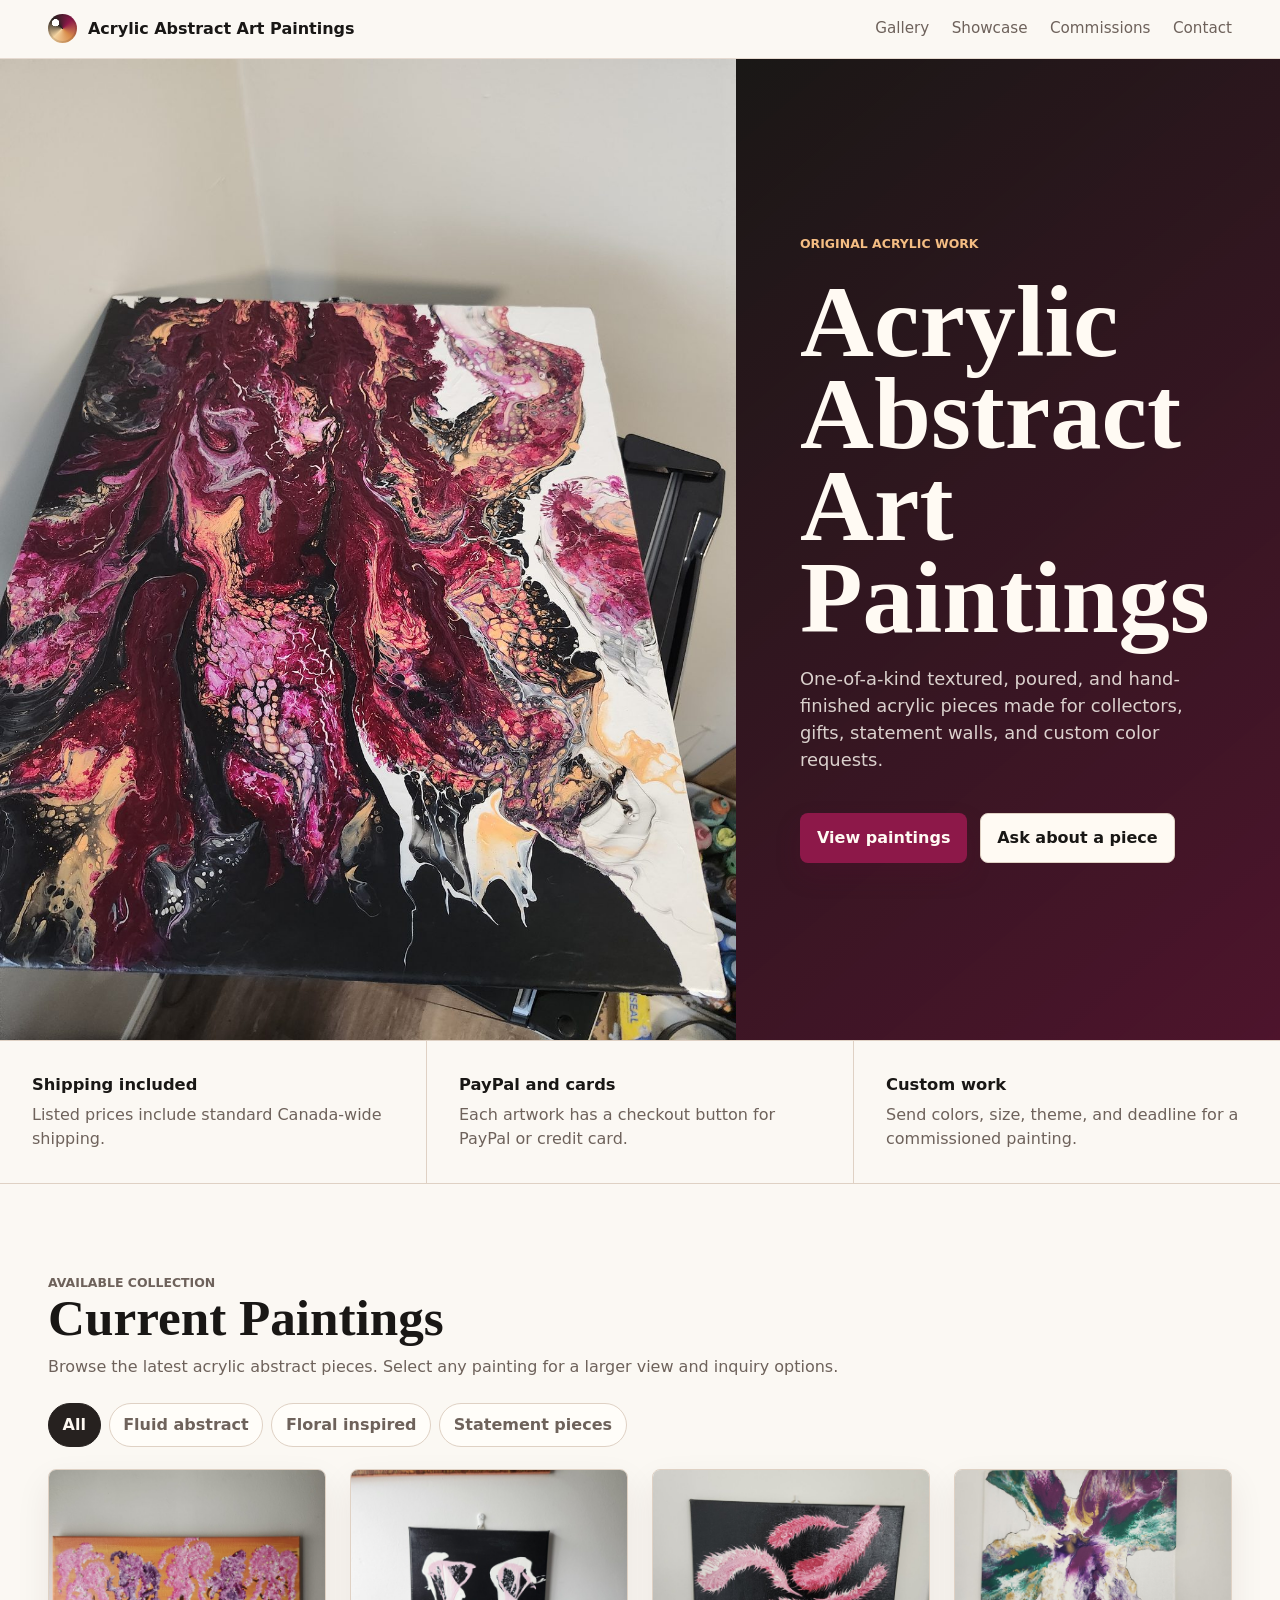
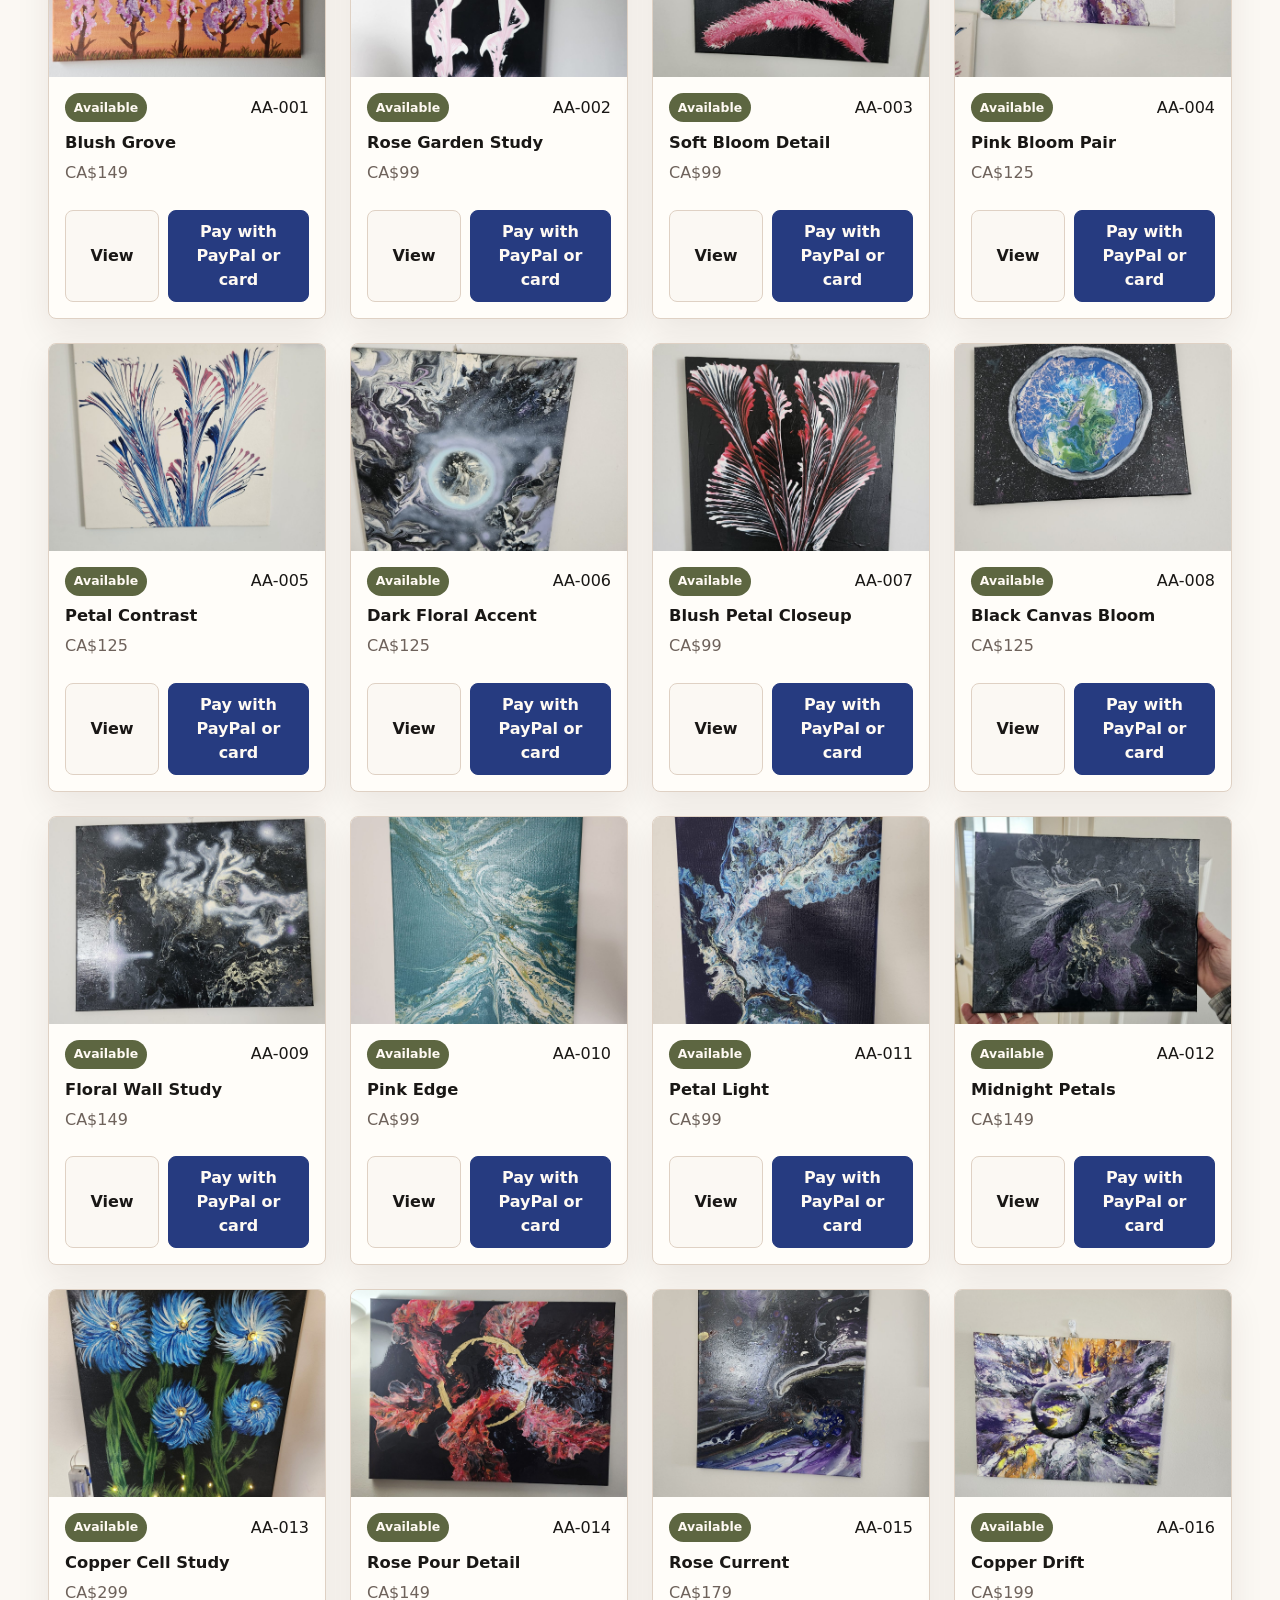
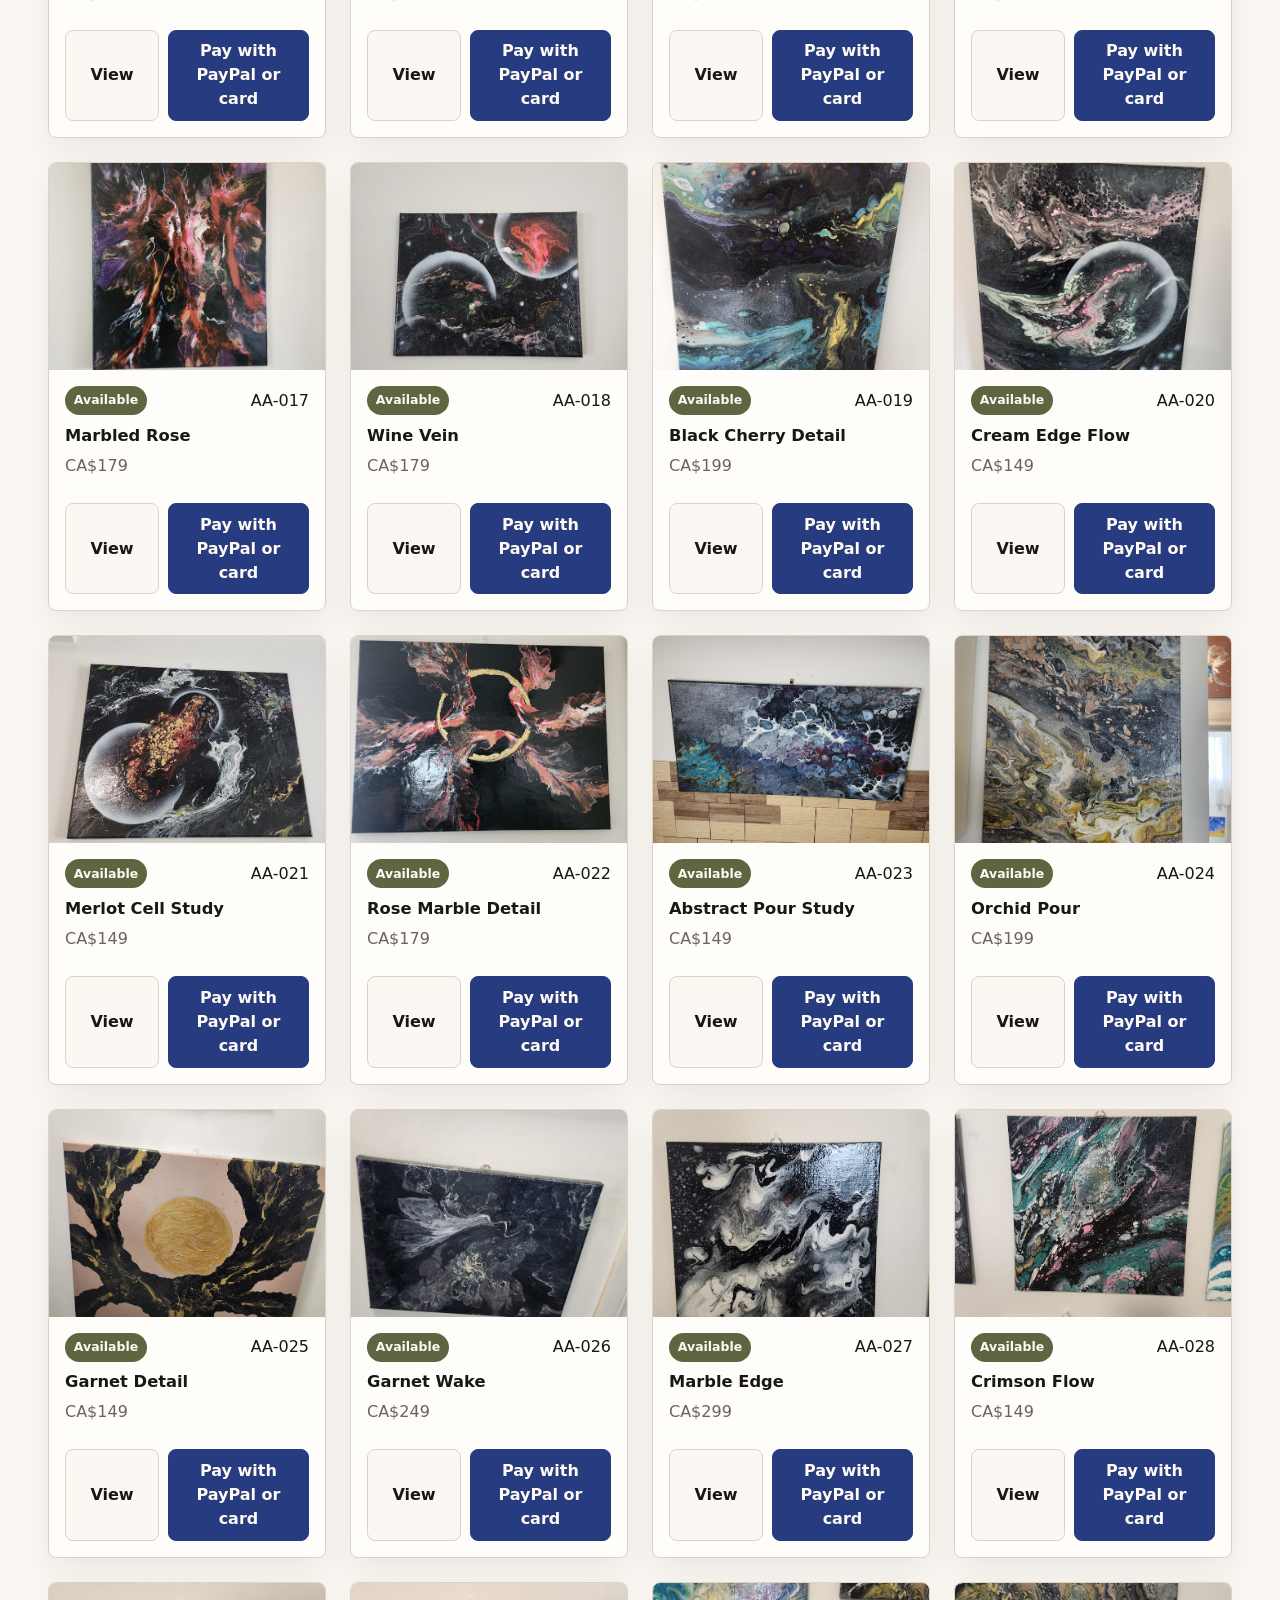
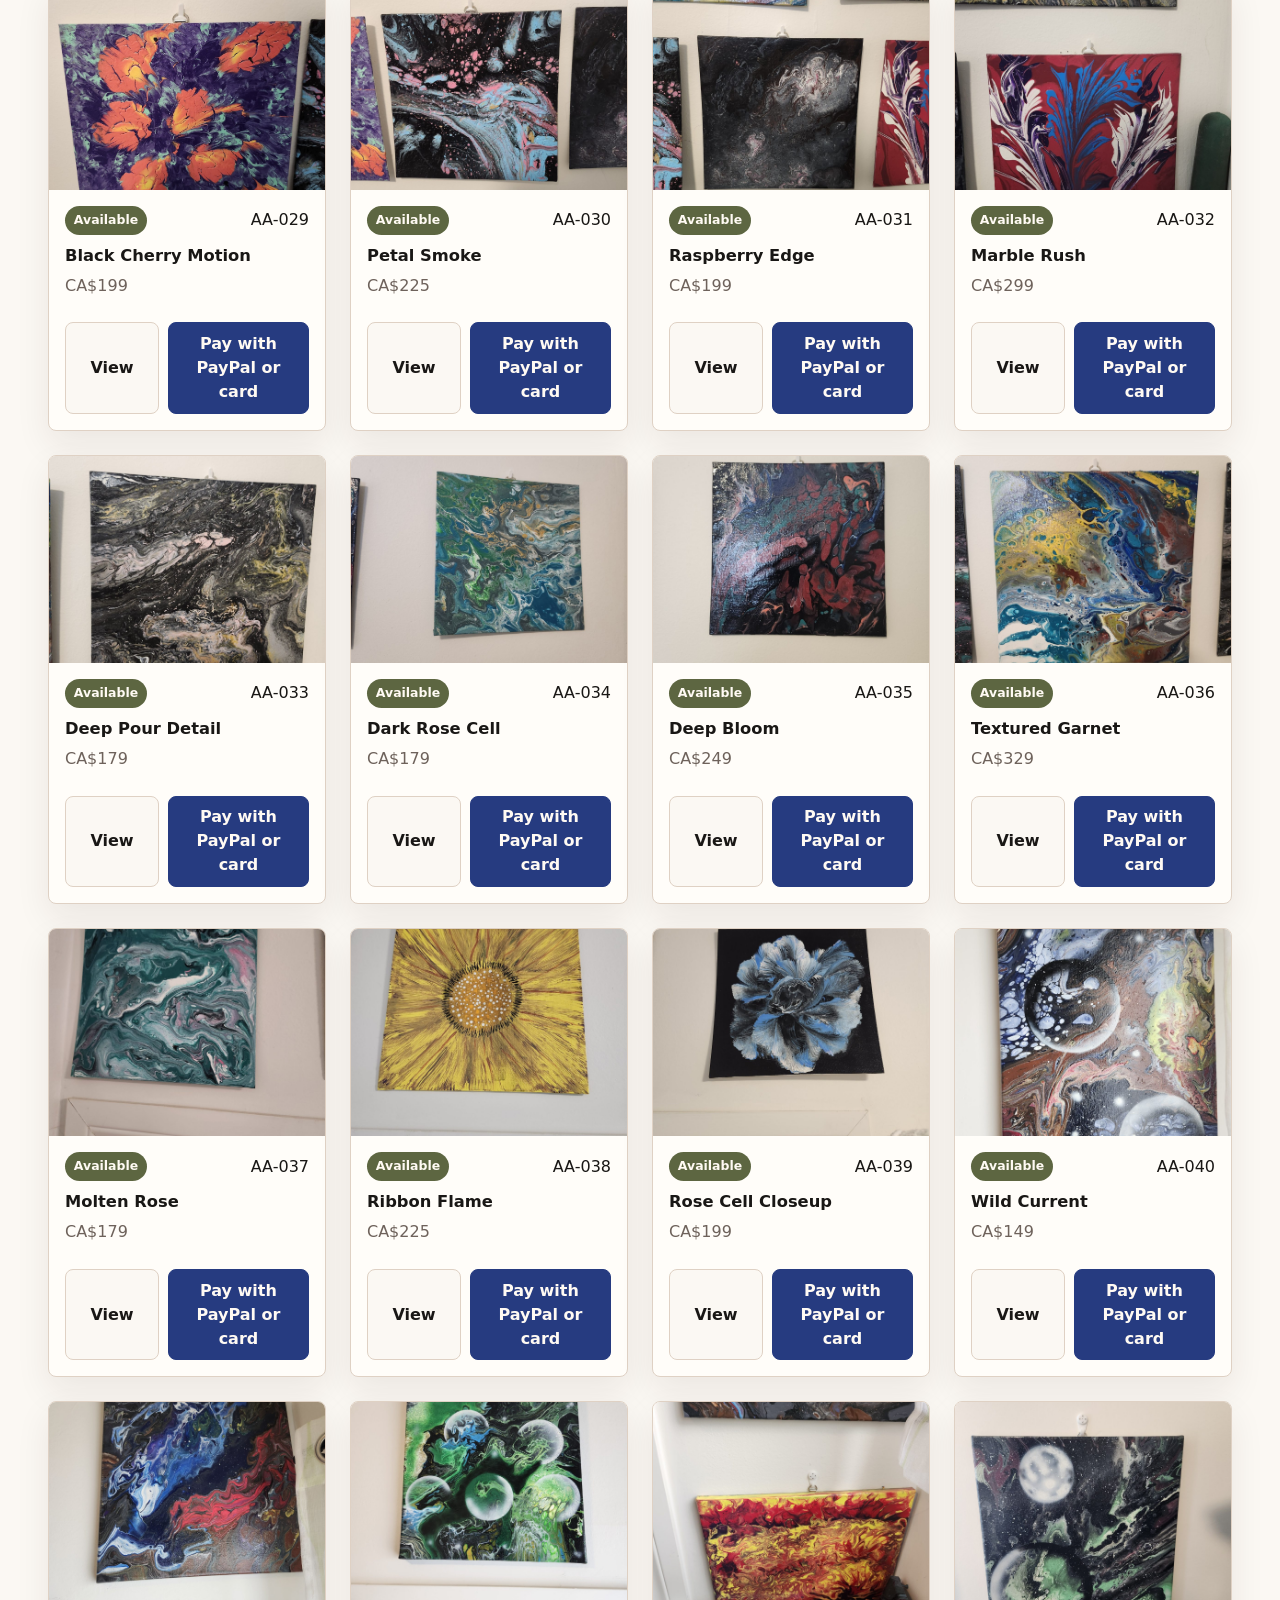
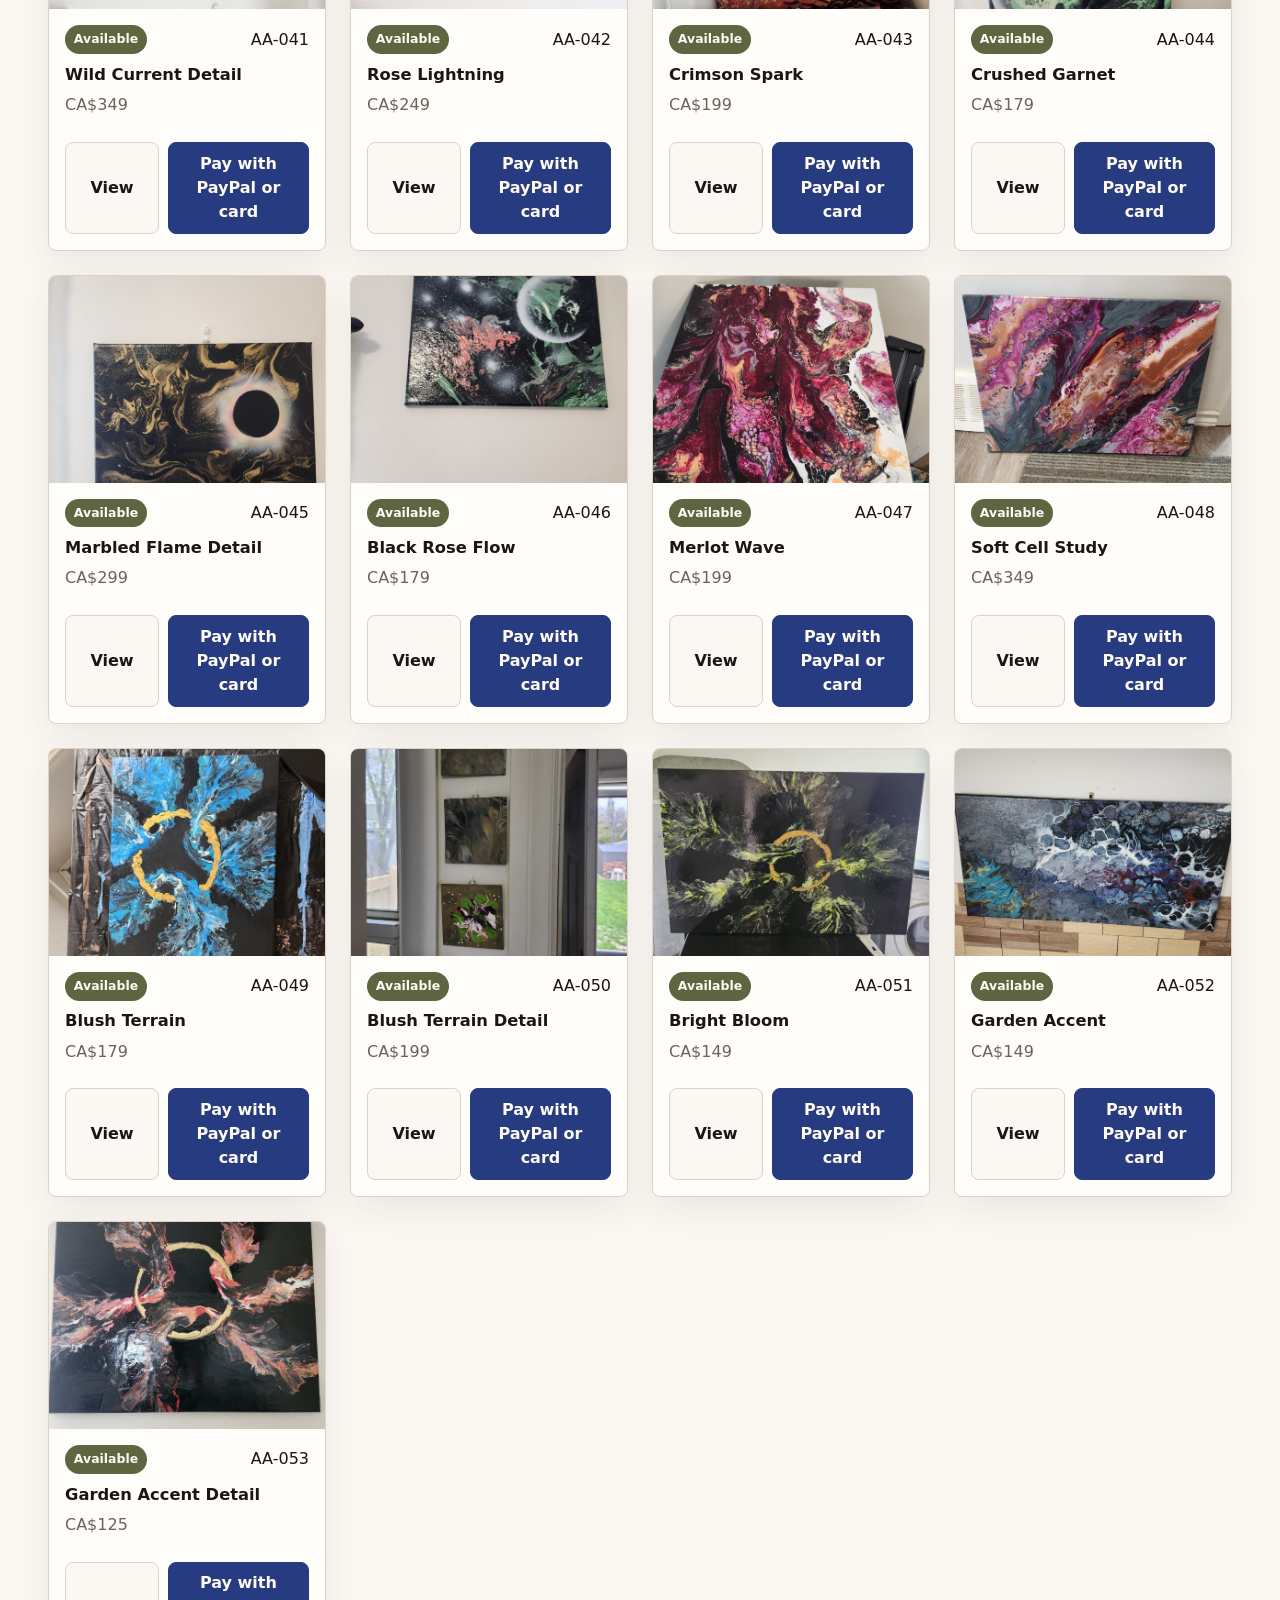
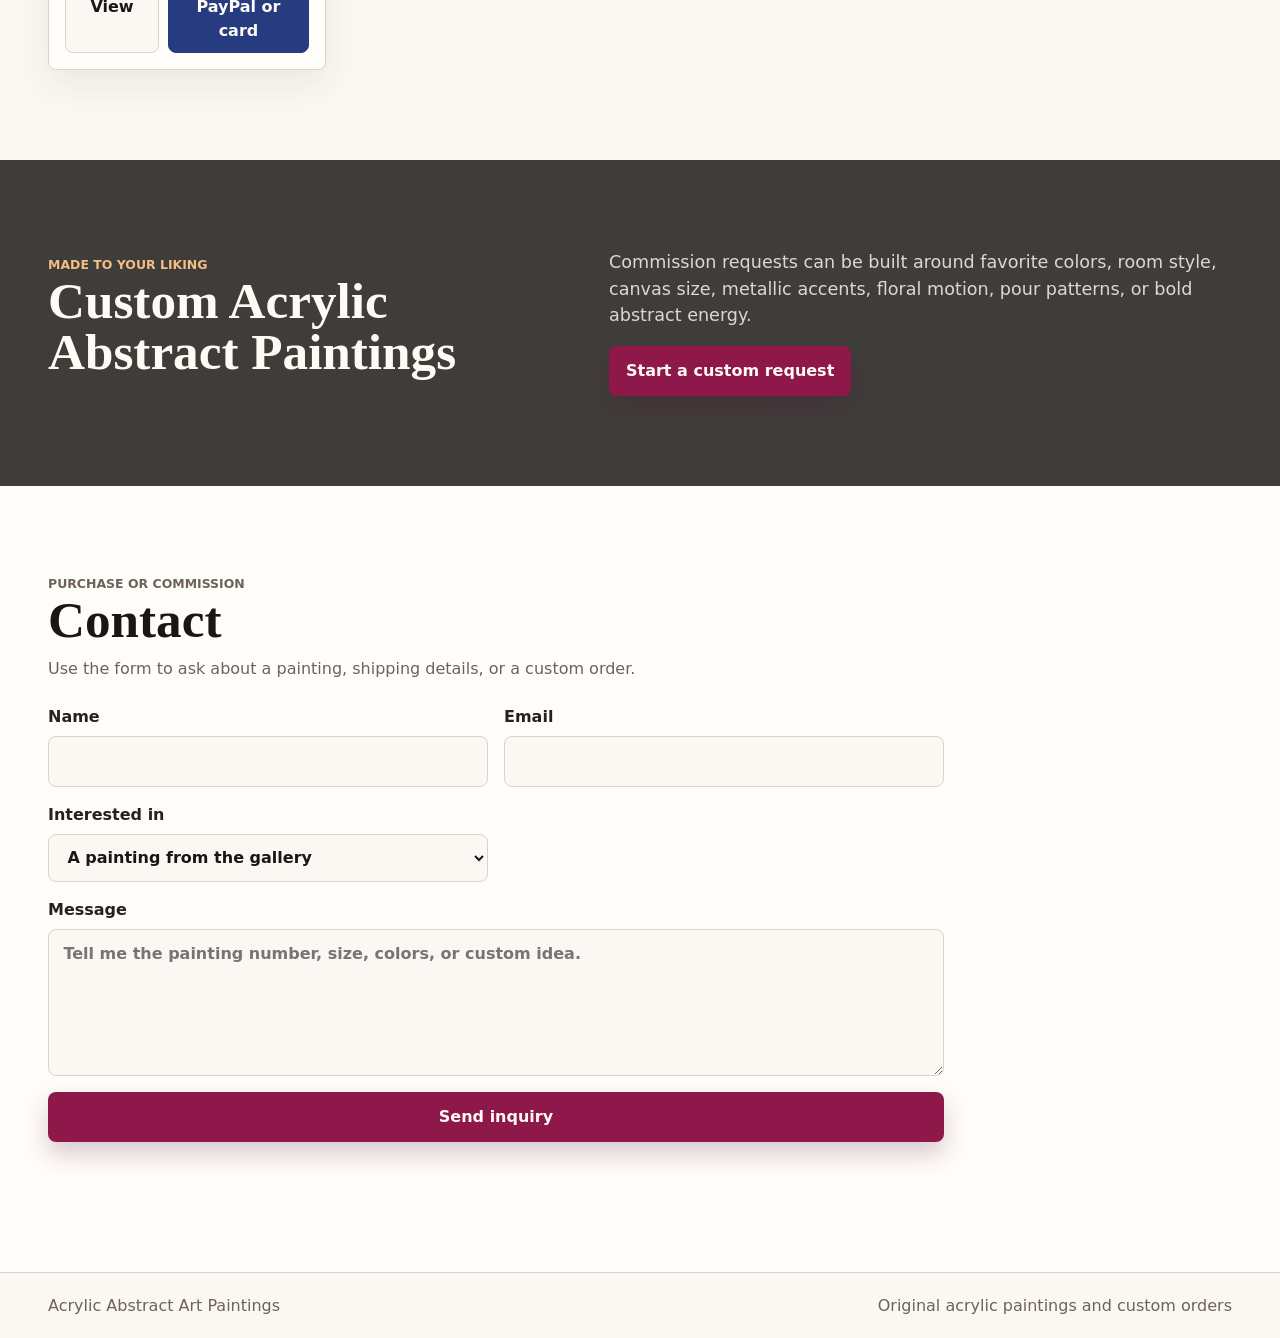
==== commit e6106f7a: "Stop redirecting failed inquiries to FormSubmit" ====
--- a/index.html
+++ b/index.html
@@ -90,7 +90,7 @@
           <h2 id="contact-title">Contact</h2>
           <p>Use the form to ask about a painting, shipping details, or a custom order.</p>
         </div>
-        <form class="contact-form" id="contactForm" action="https://formsubmit.co/mel.cormier@mail.com" method="POST">
+        <form class="contact-form" id="contactForm">
           <label>
             Name
             <input name="name" autocomplete="name" required>
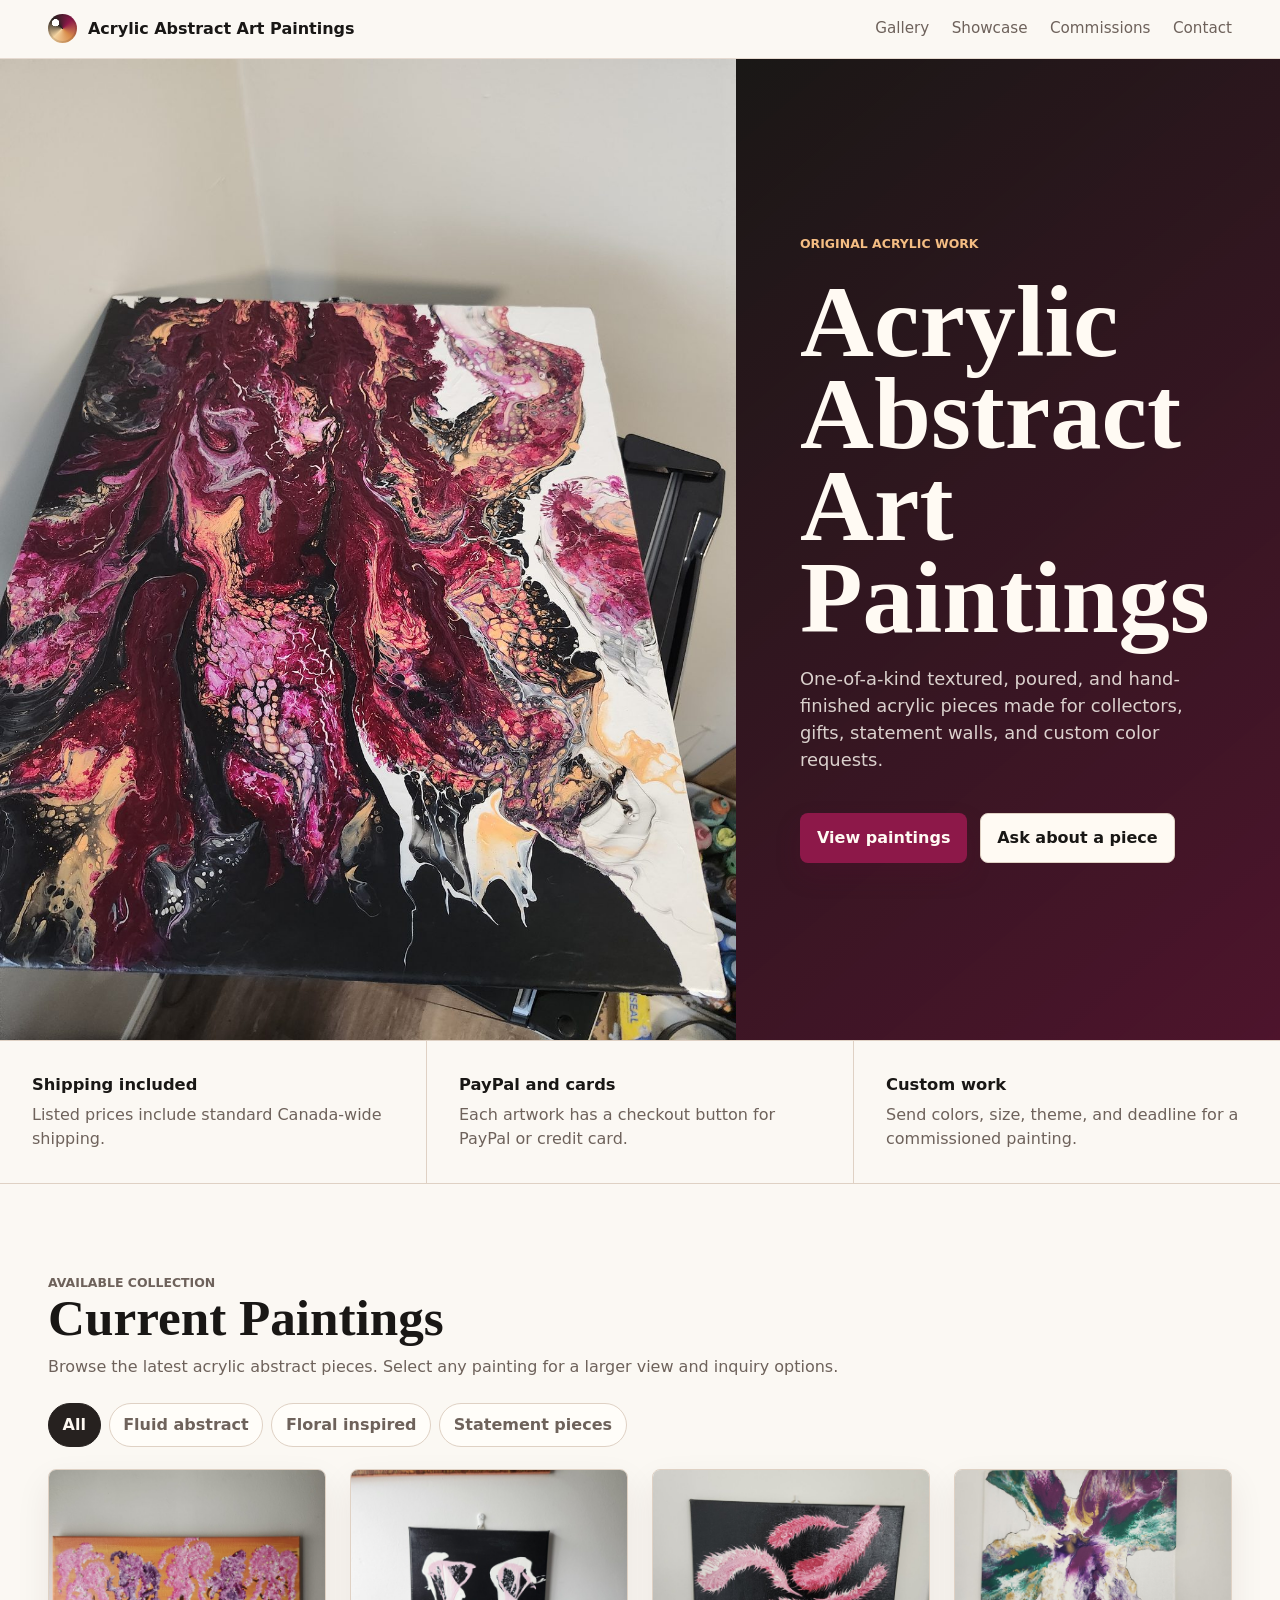
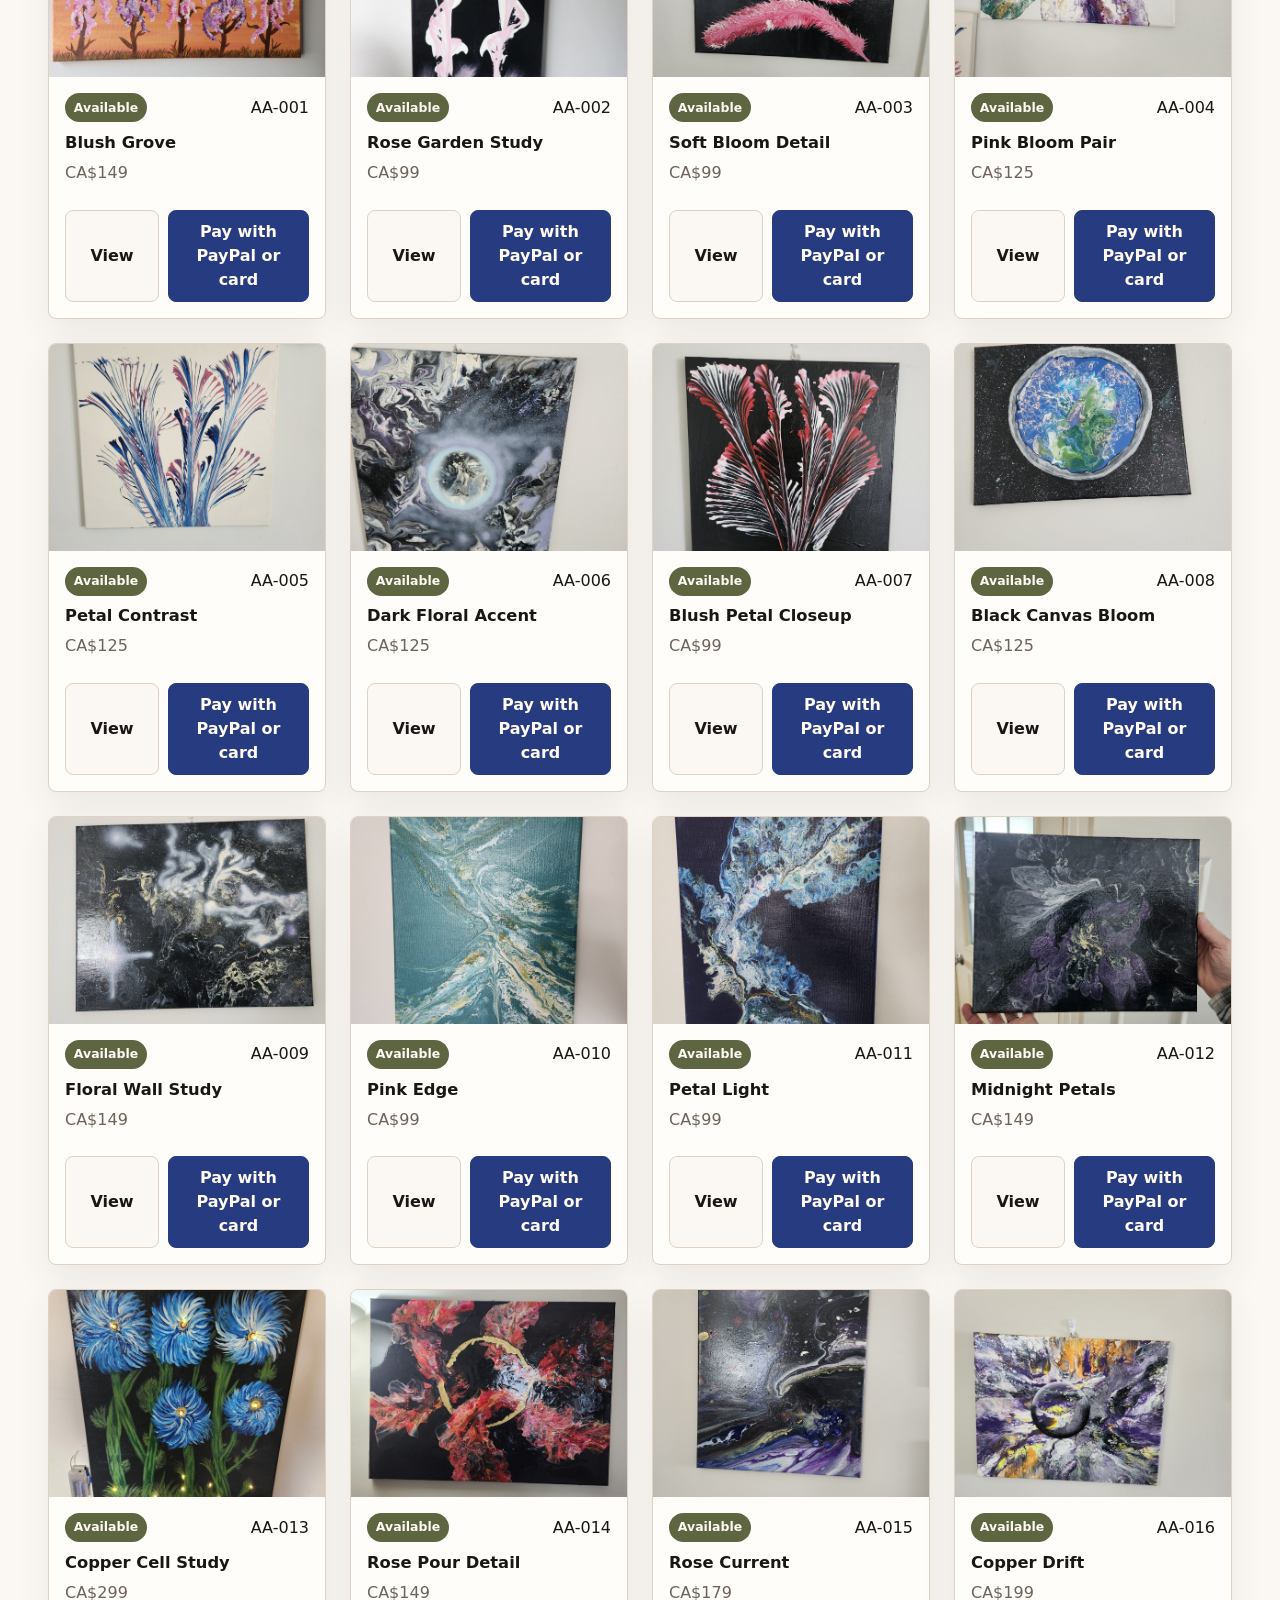
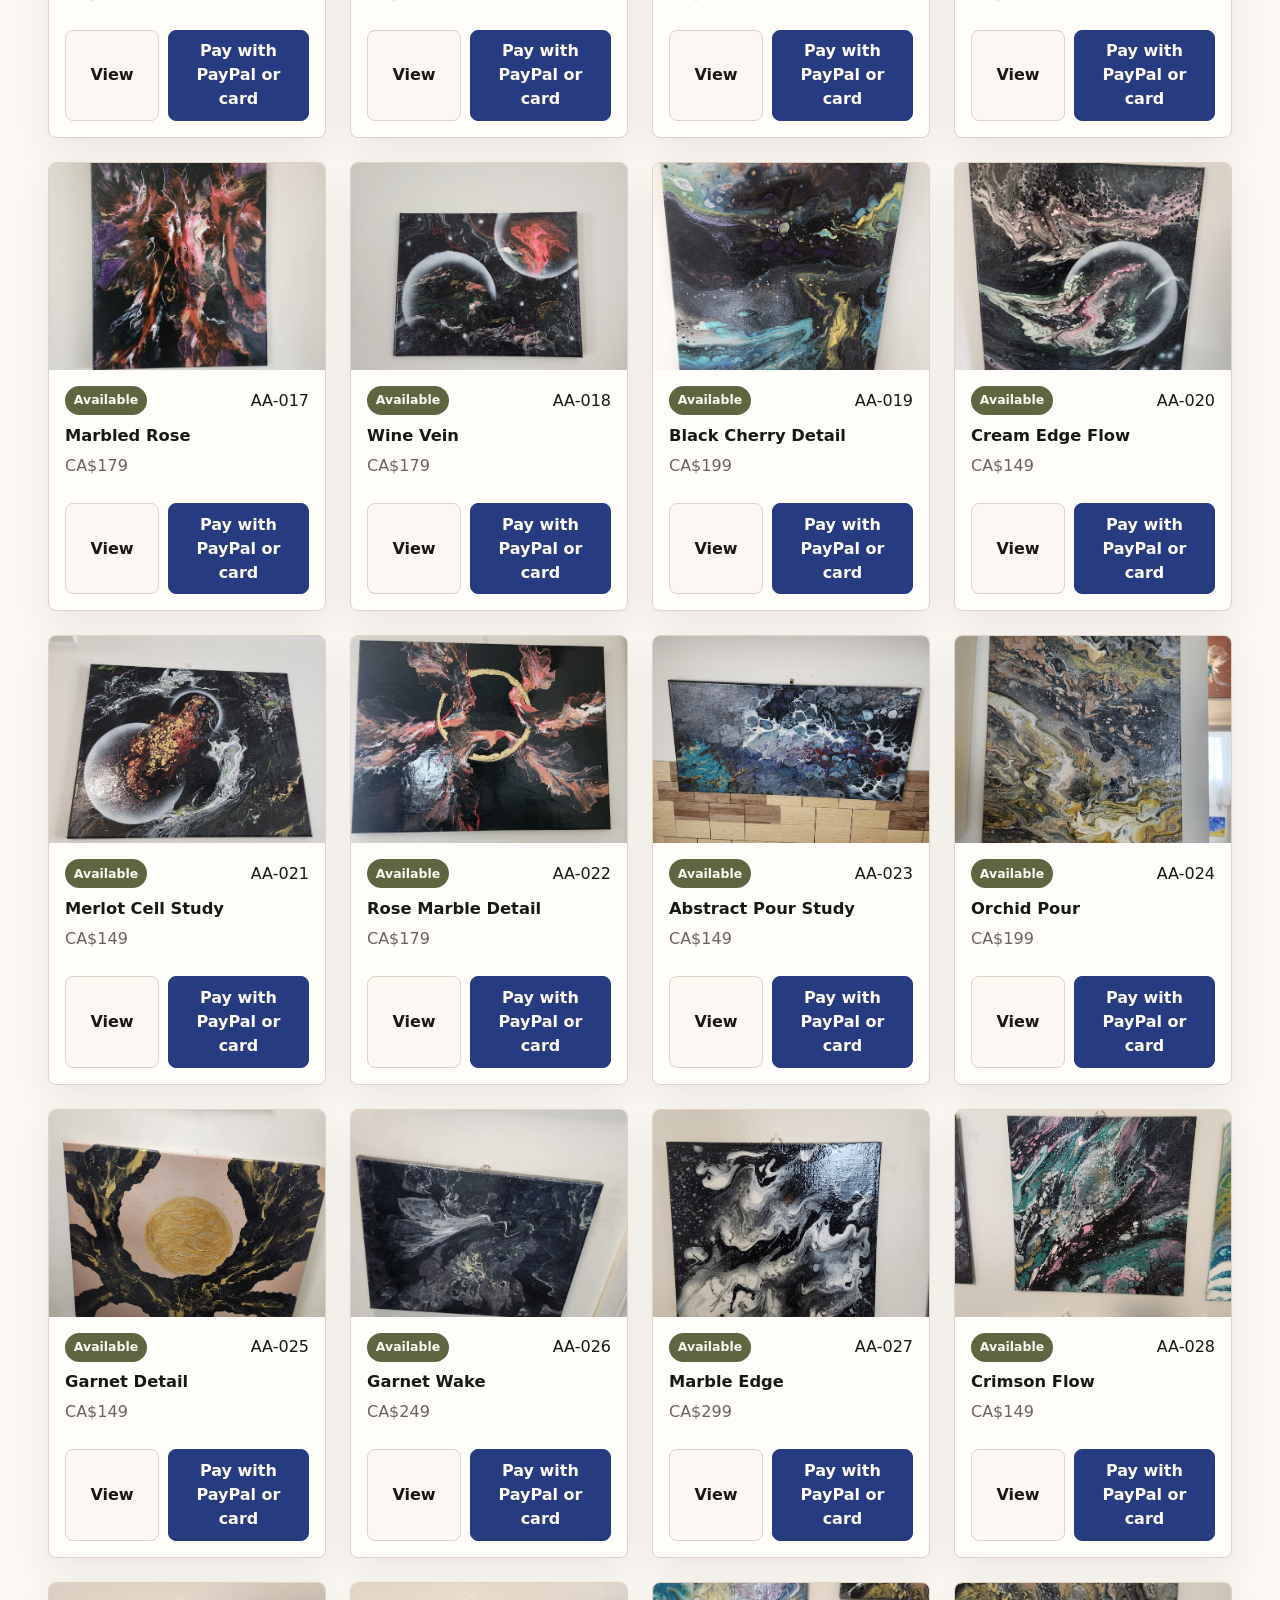
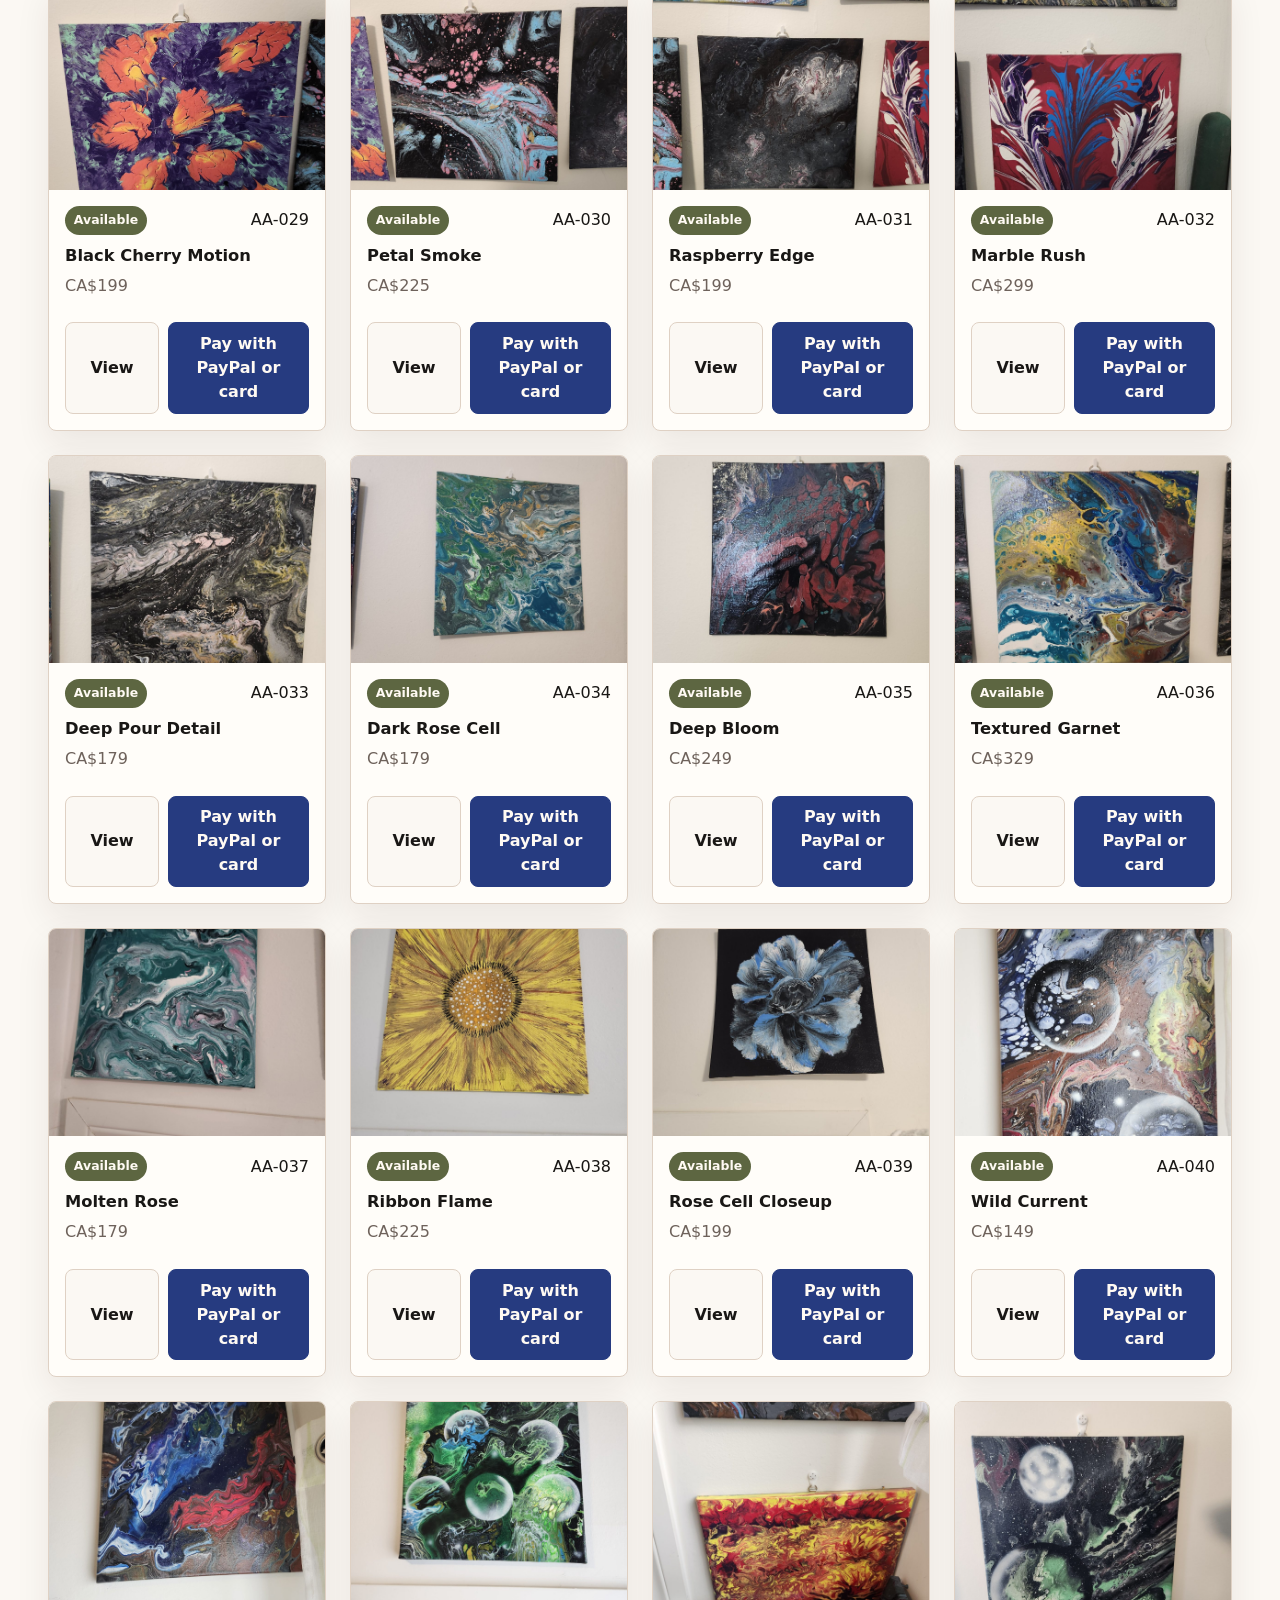
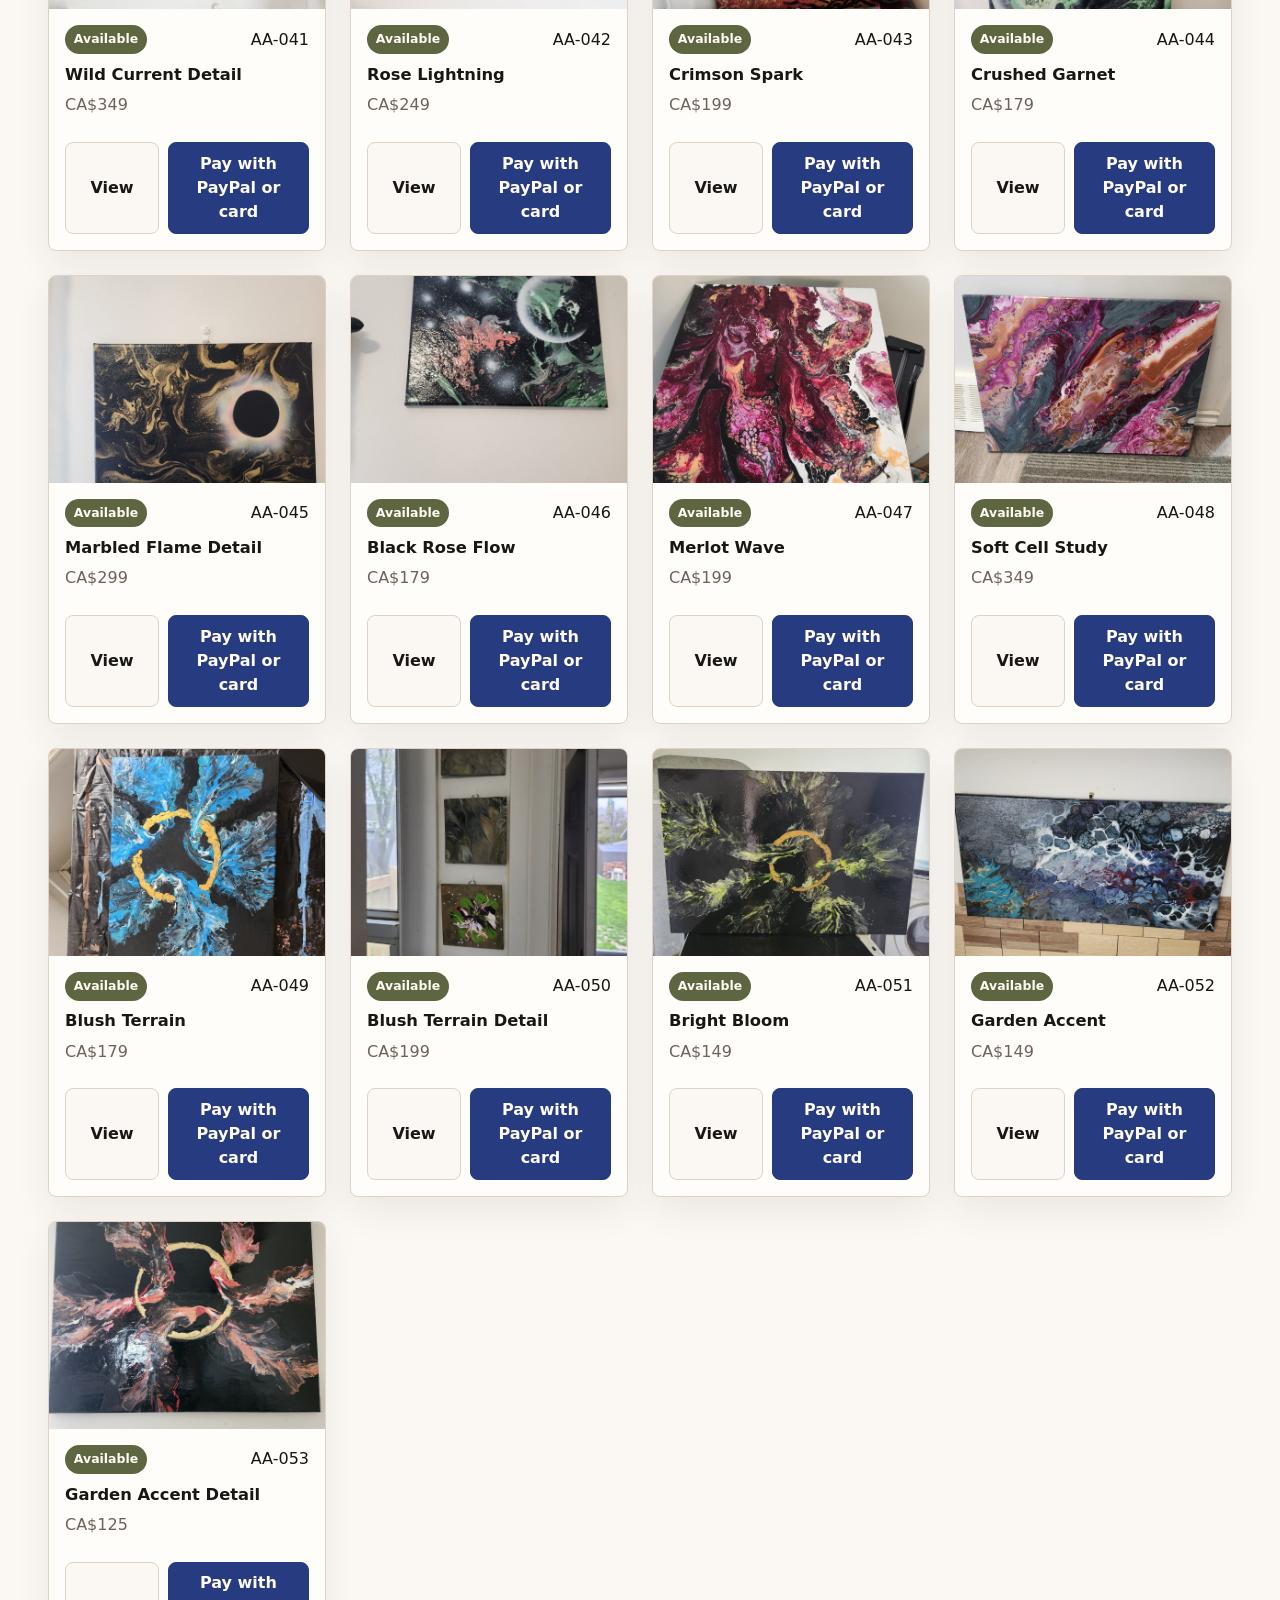
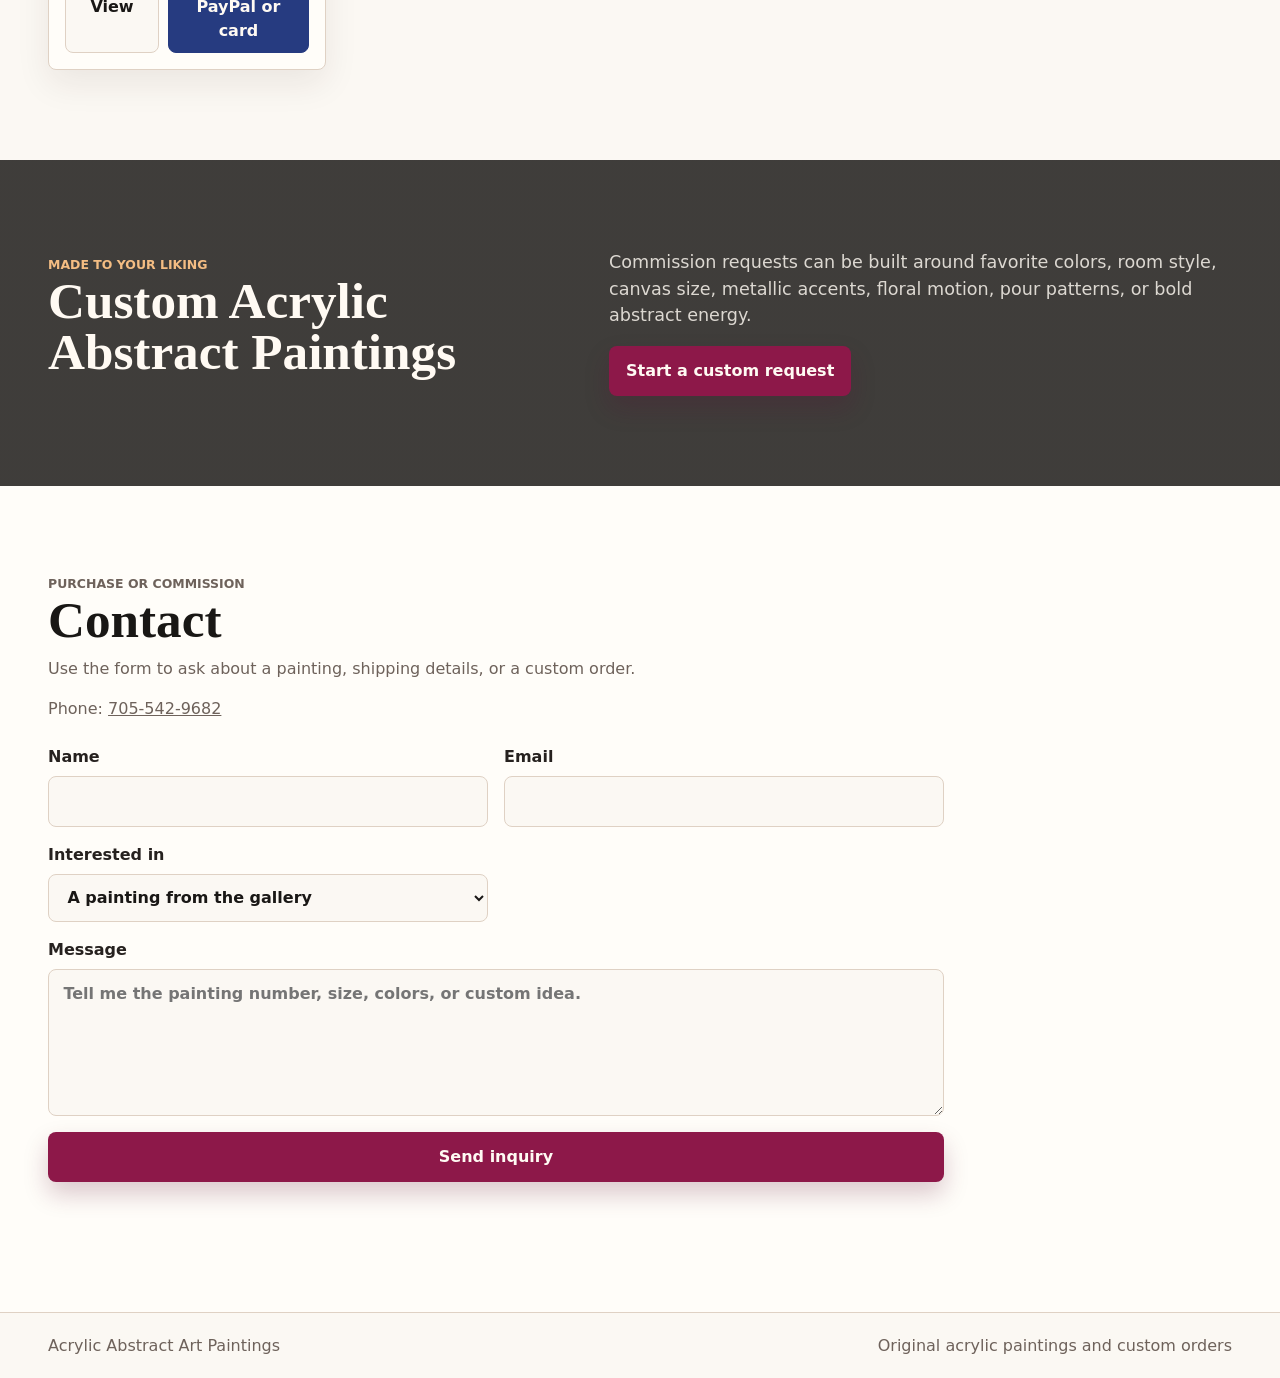
==== commit bae337c1: "Restore email inquiry link and add phone contact" ====
--- a/index.html
+++ b/index.html
@@ -89,6 +89,7 @@
           <p class="eyebrow">Purchase or commission</p>
           <h2 id="contact-title">Contact</h2>
           <p>Use the form to ask about a painting, shipping details, or a custom order.</p>
+          <p>Phone: <a href="tel:+17055429682">705-542-9682</a></p>
         </div>
         <form class="contact-form" id="contactForm">
           <label>
@@ -112,8 +113,6 @@
             <textarea name="message" rows="5" required placeholder="Tell me the painting number, size, colors, or custom idea."></textarea>
           </label>
           <input type="hidden" name="_subject" value="Acrylic abstract painting inquiry">
-          <input type="hidden" name="_template" value="table">
-          <input type="hidden" name="_captcha" value="false">
           <input type="text" name="_honey" class="hidden-field" tabindex="-1" autocomplete="off" aria-hidden="true">
           <button class="button primary" type="submit">Send inquiry</button>
           <p class="form-status" id="formStatus" role="status" aria-live="polite"></p>
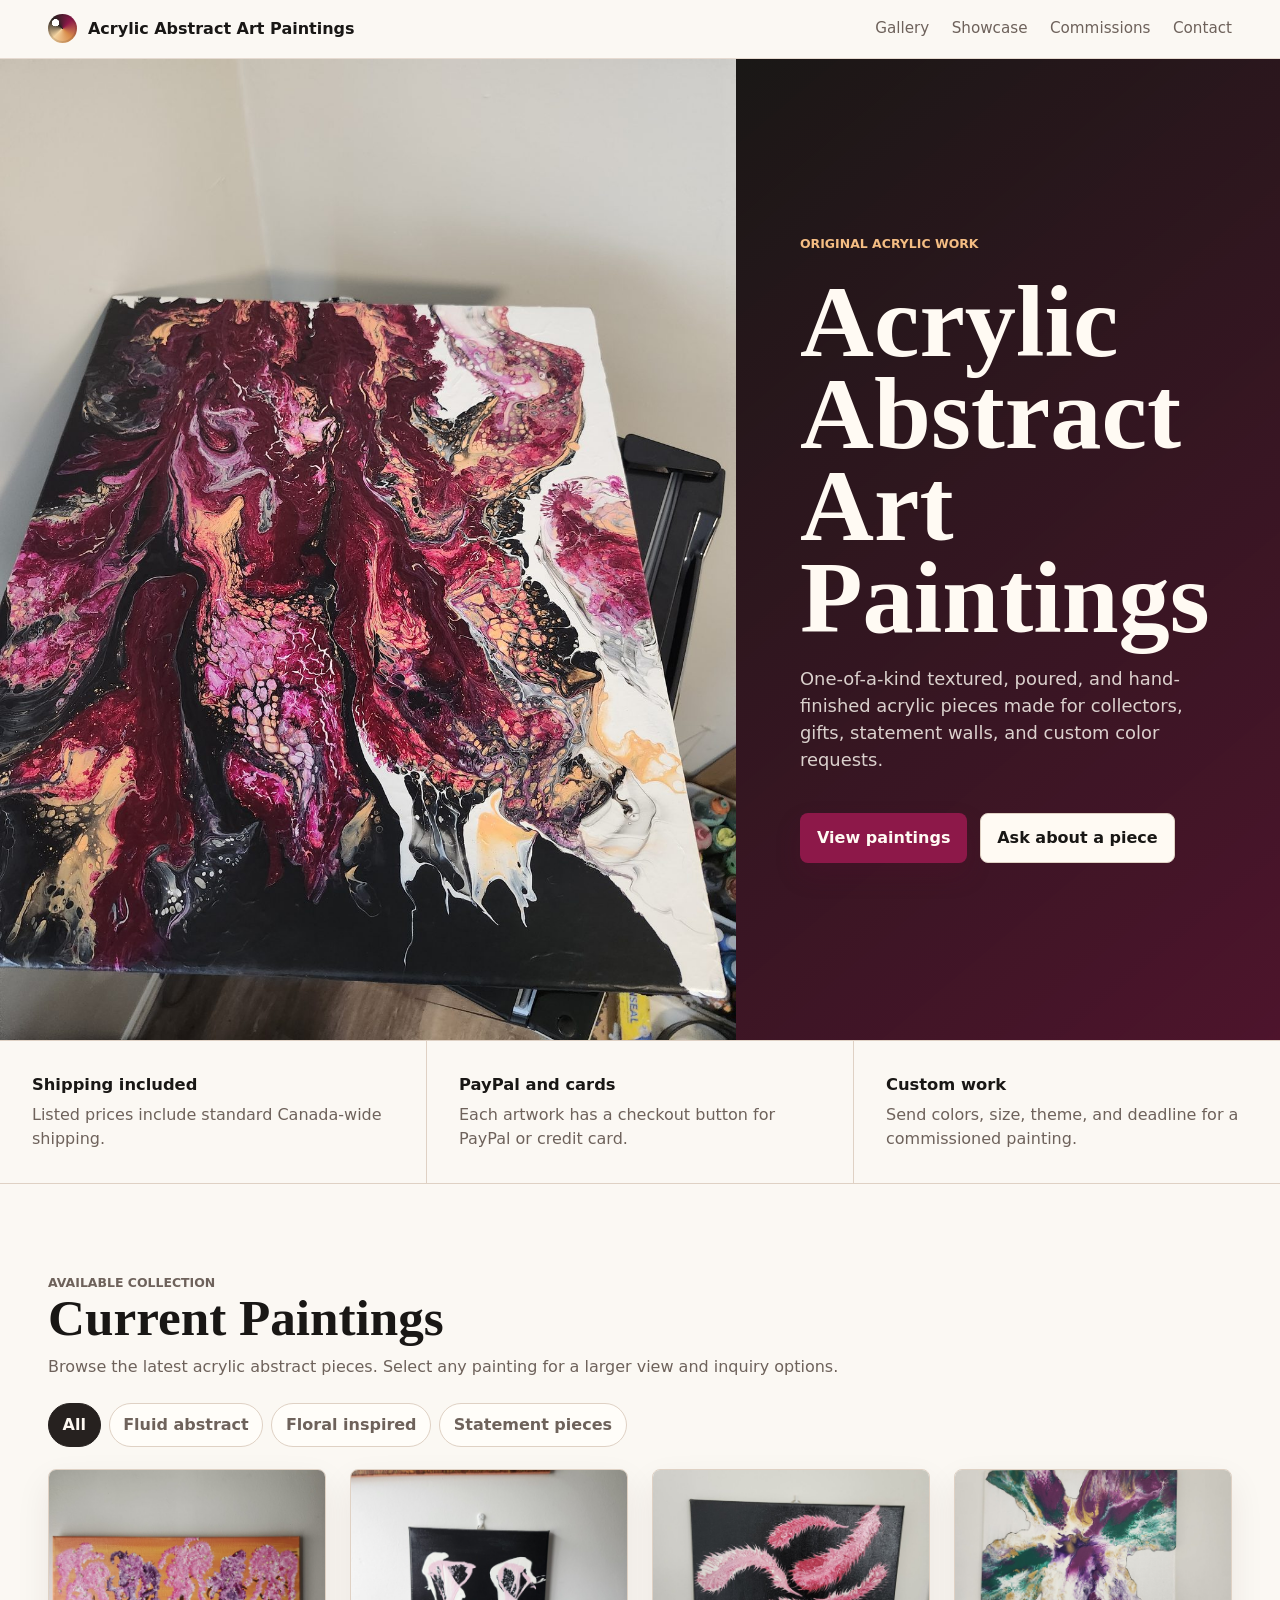
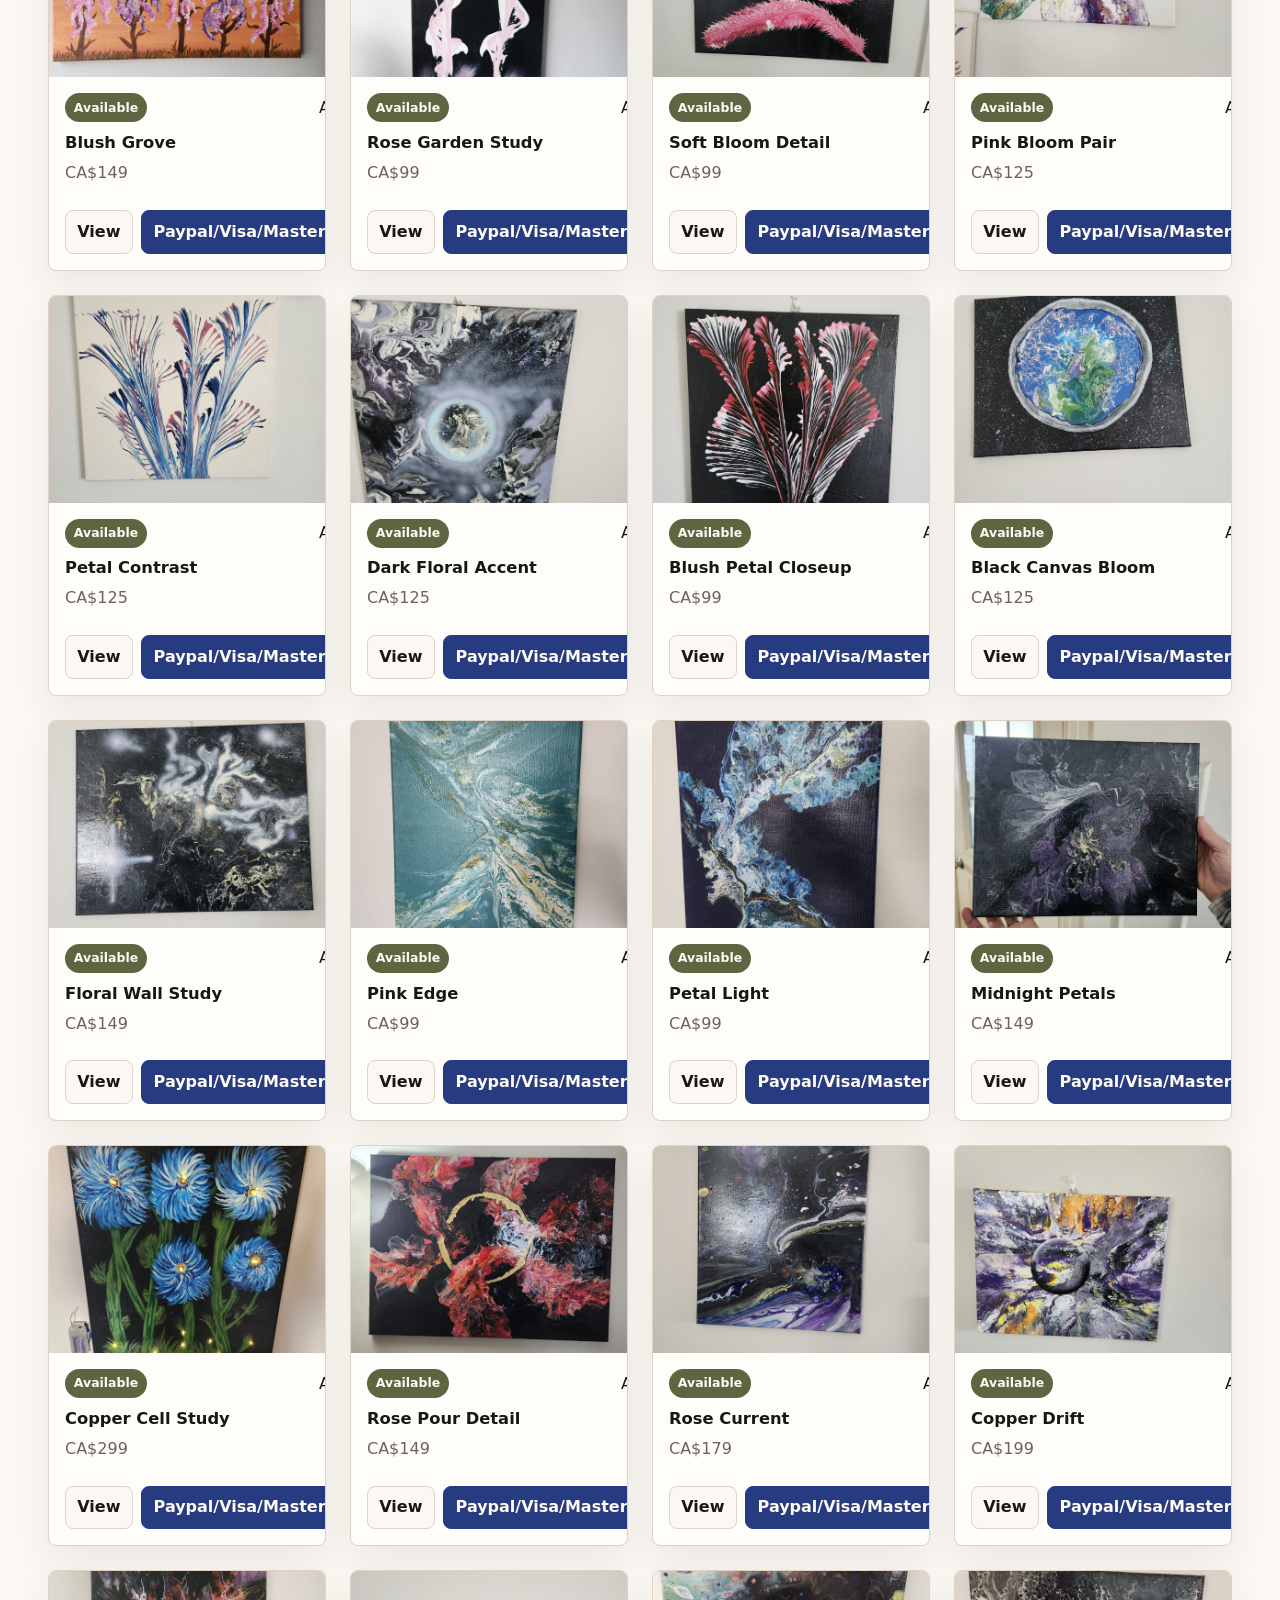
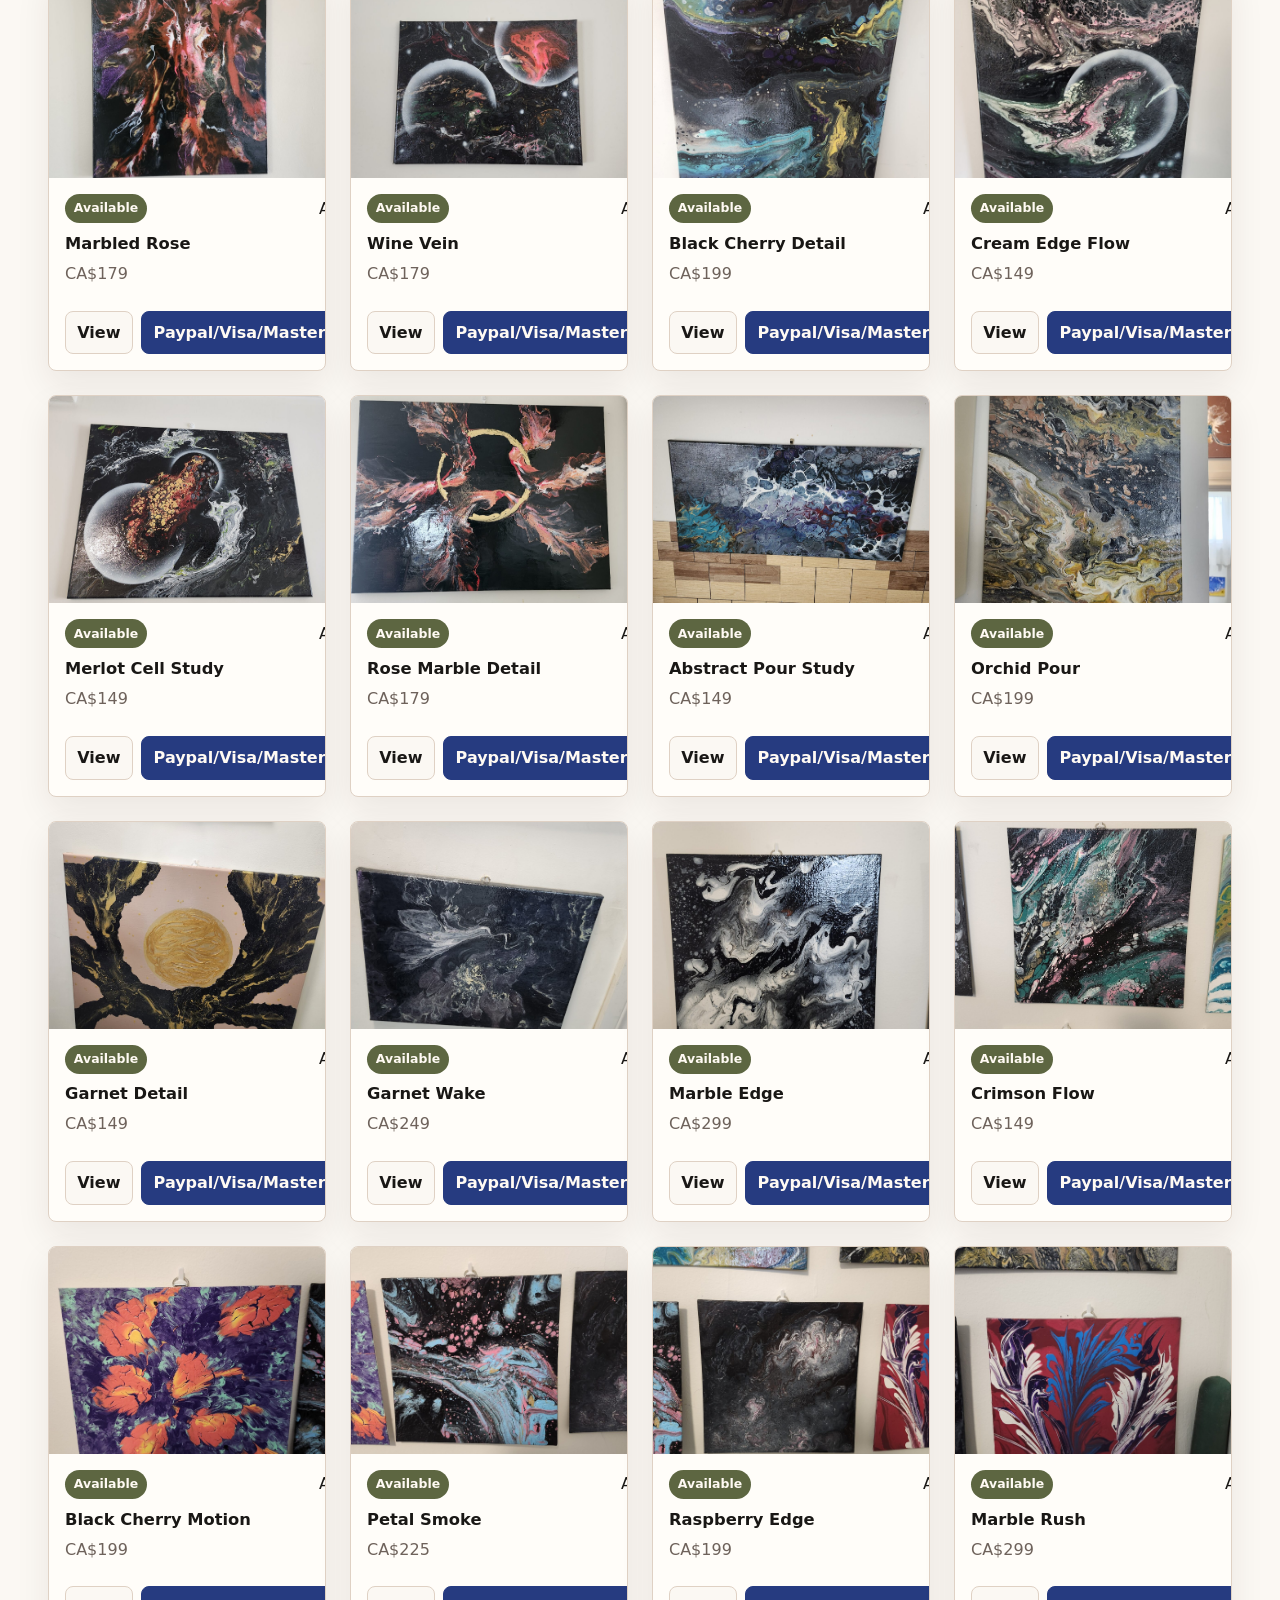
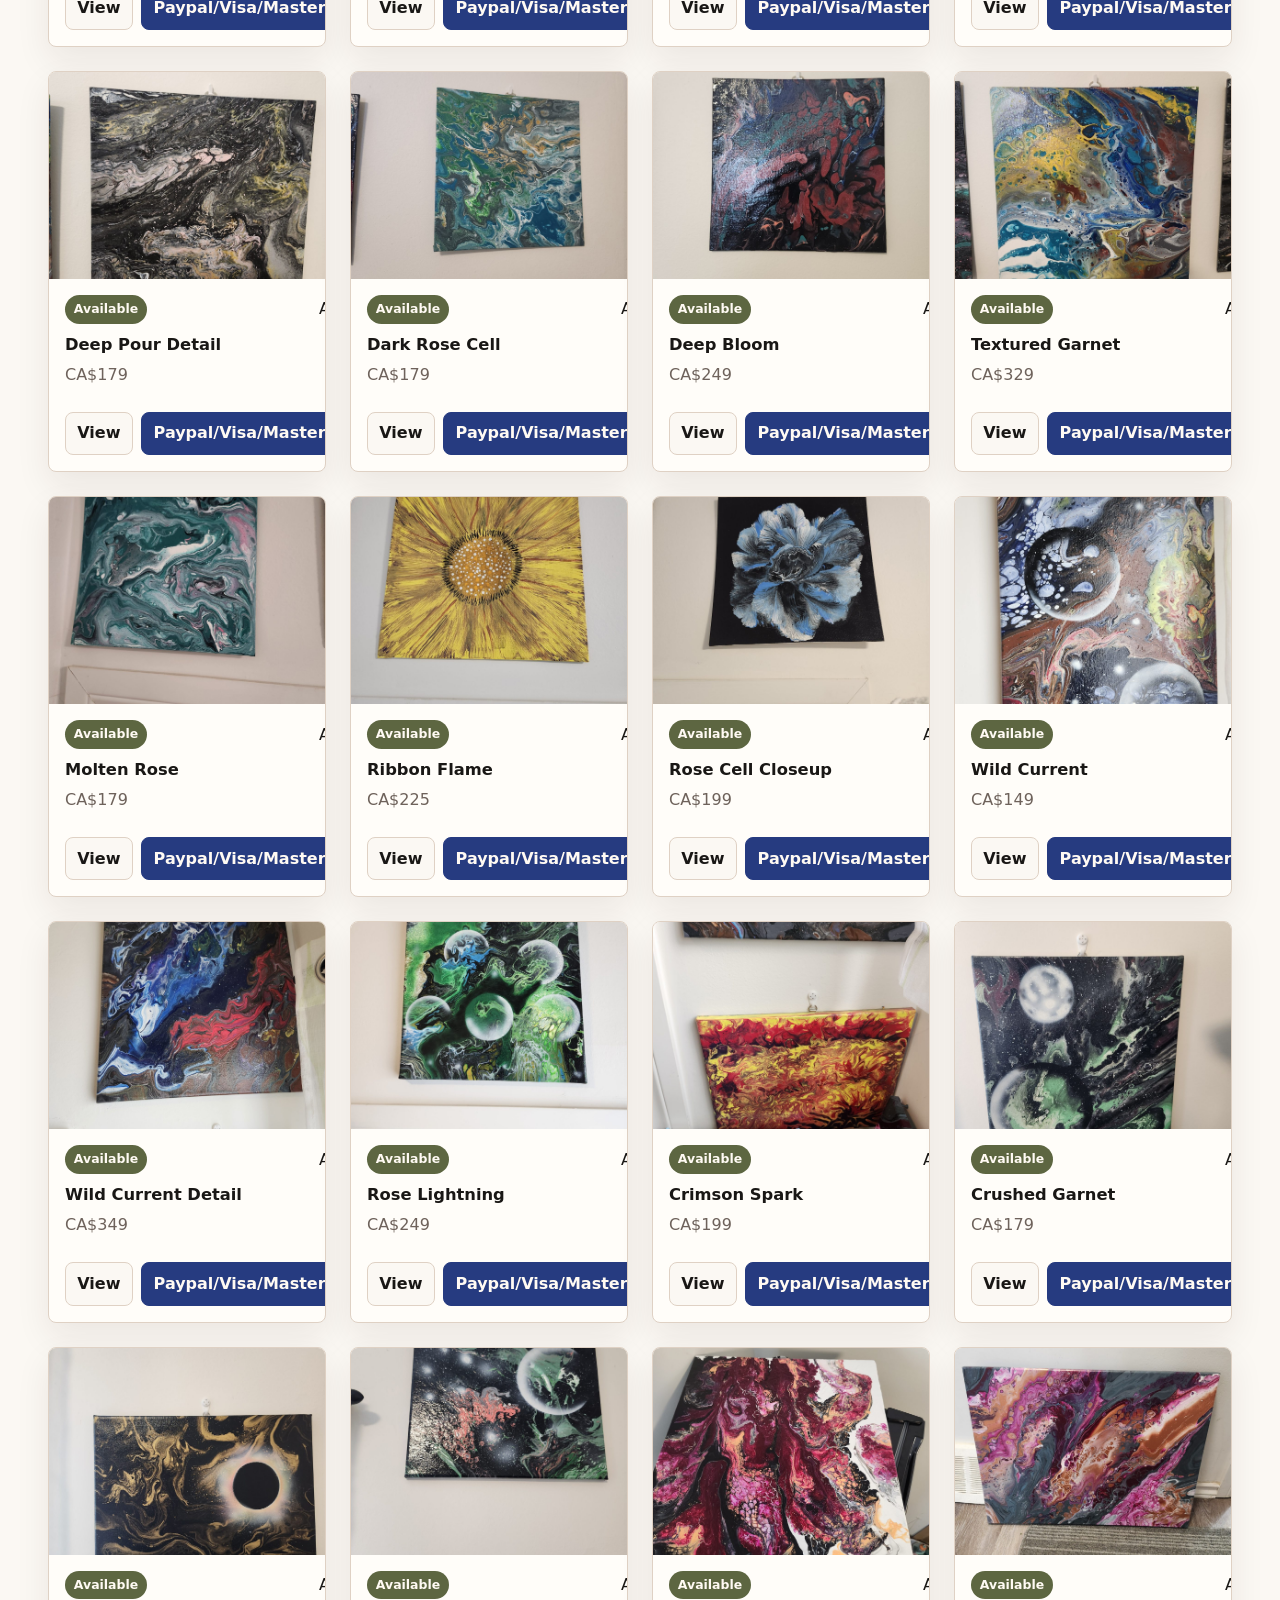
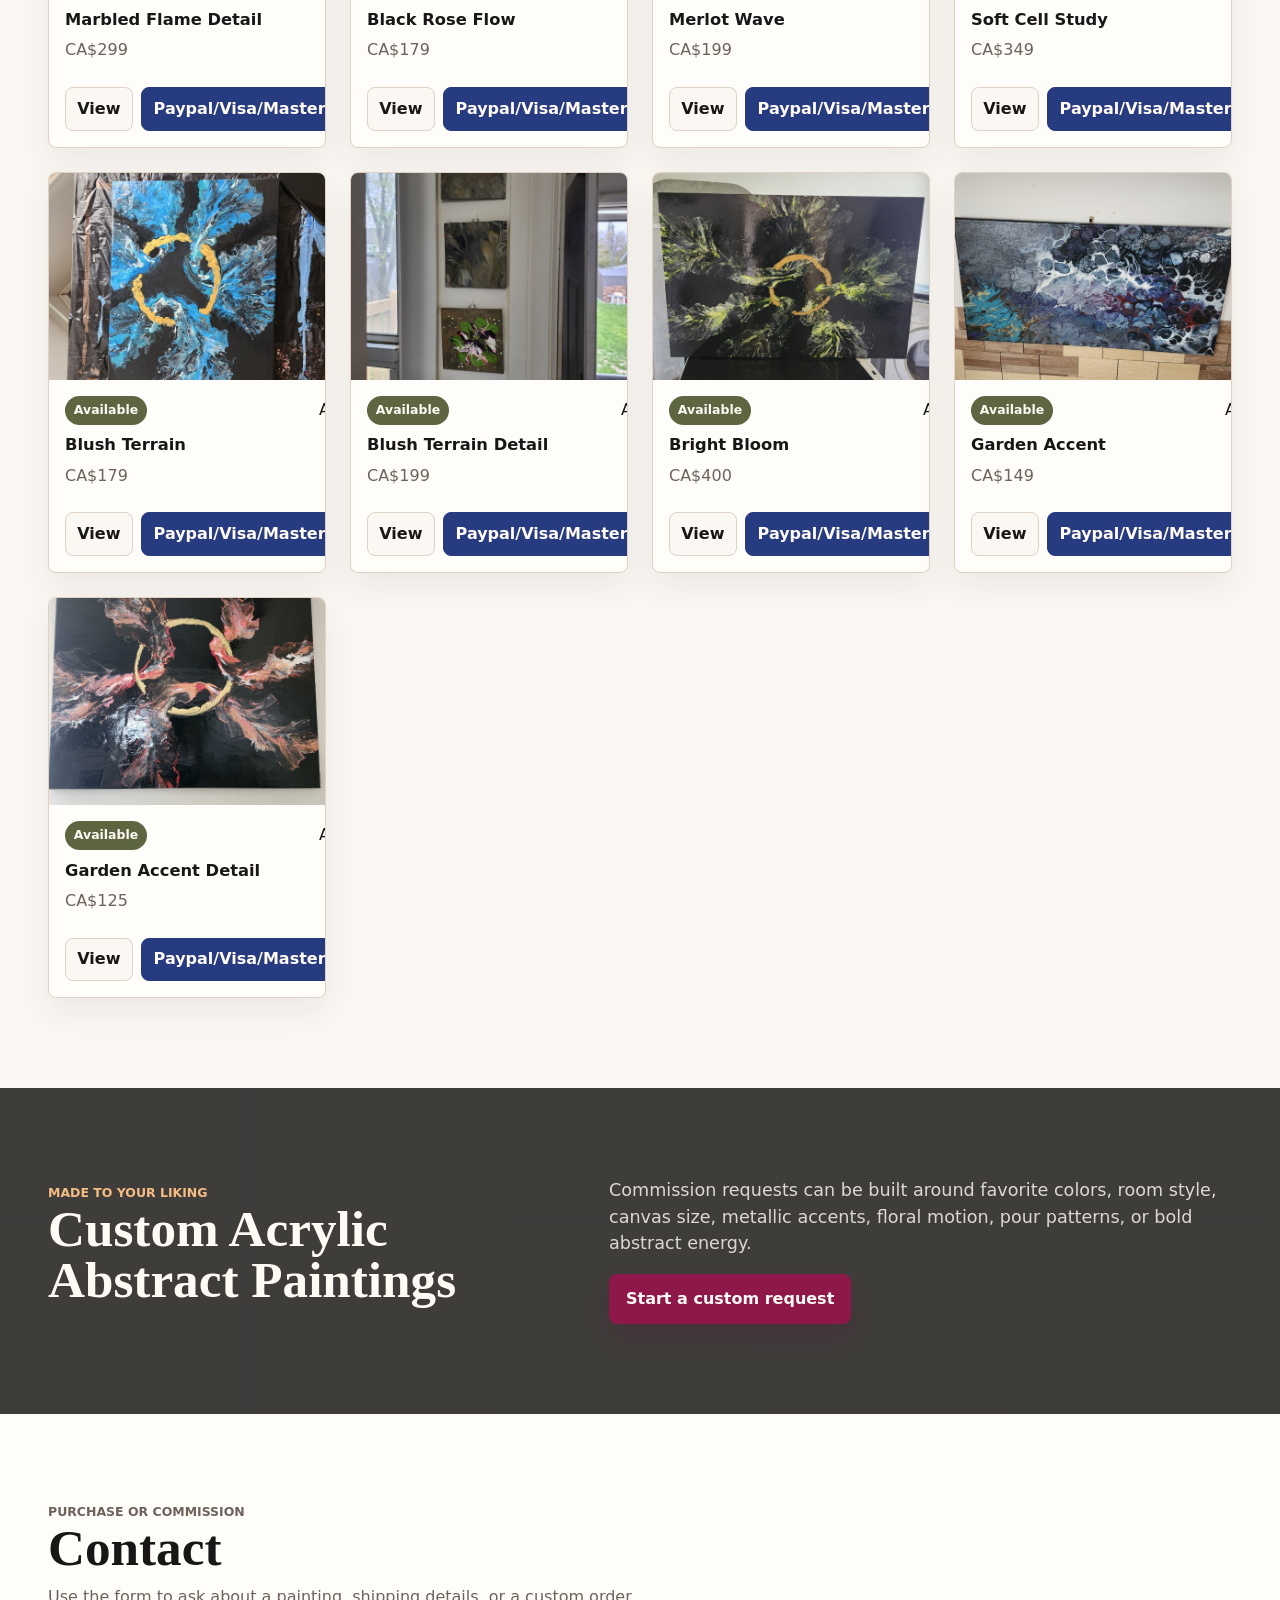
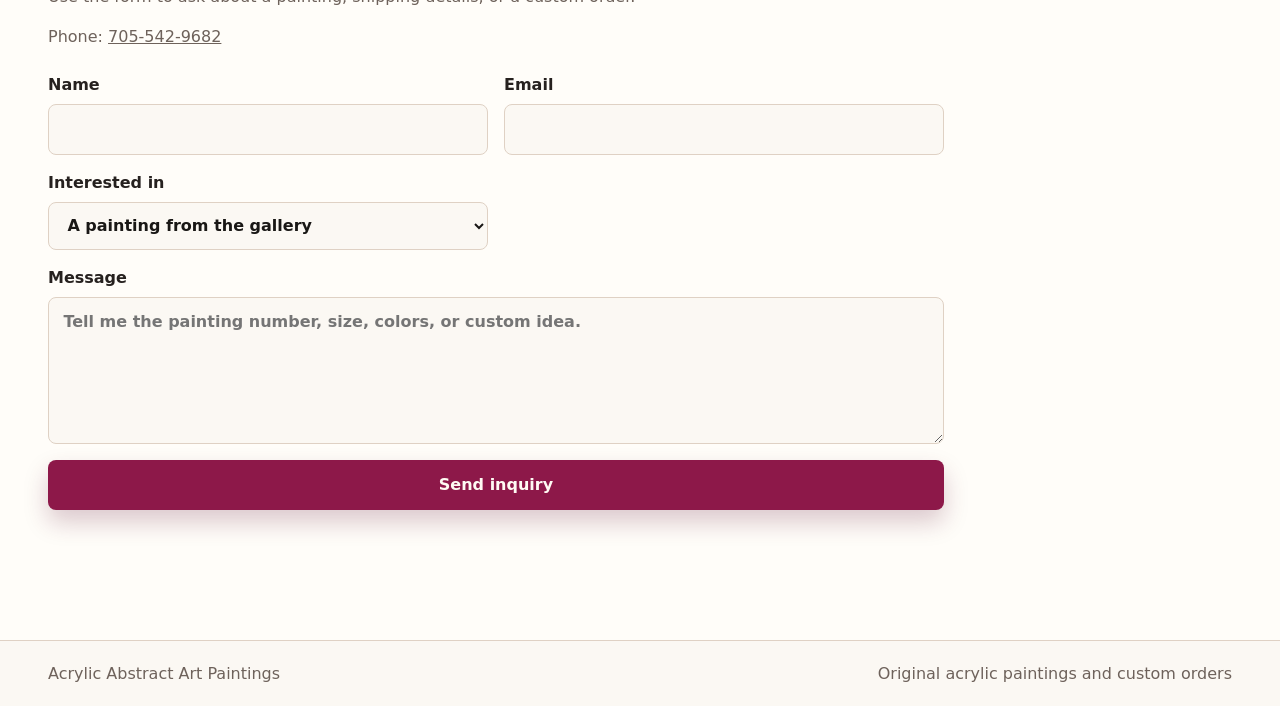
==== commit 5ebc4e07: "Update PayPal button label" ====
--- a/index.html
+++ b/index.html
@@ -145,7 +145,7 @@
           </dl>
           <div class="modal-actions">
             <a class="button primary" id="modalInquiry" href="#contact">Ask about this painting</a>
-            <a class="button secondary" id="modalPaypal" href="#" target="_blank" rel="noreferrer">Pay with PayPal or card</a>
+            <a class="button secondary" id="modalPaypal" href="#" target="_blank" rel="noreferrer">Paypal/Visa/Mastercard</a>
           </div>
         </div>
       </div>
